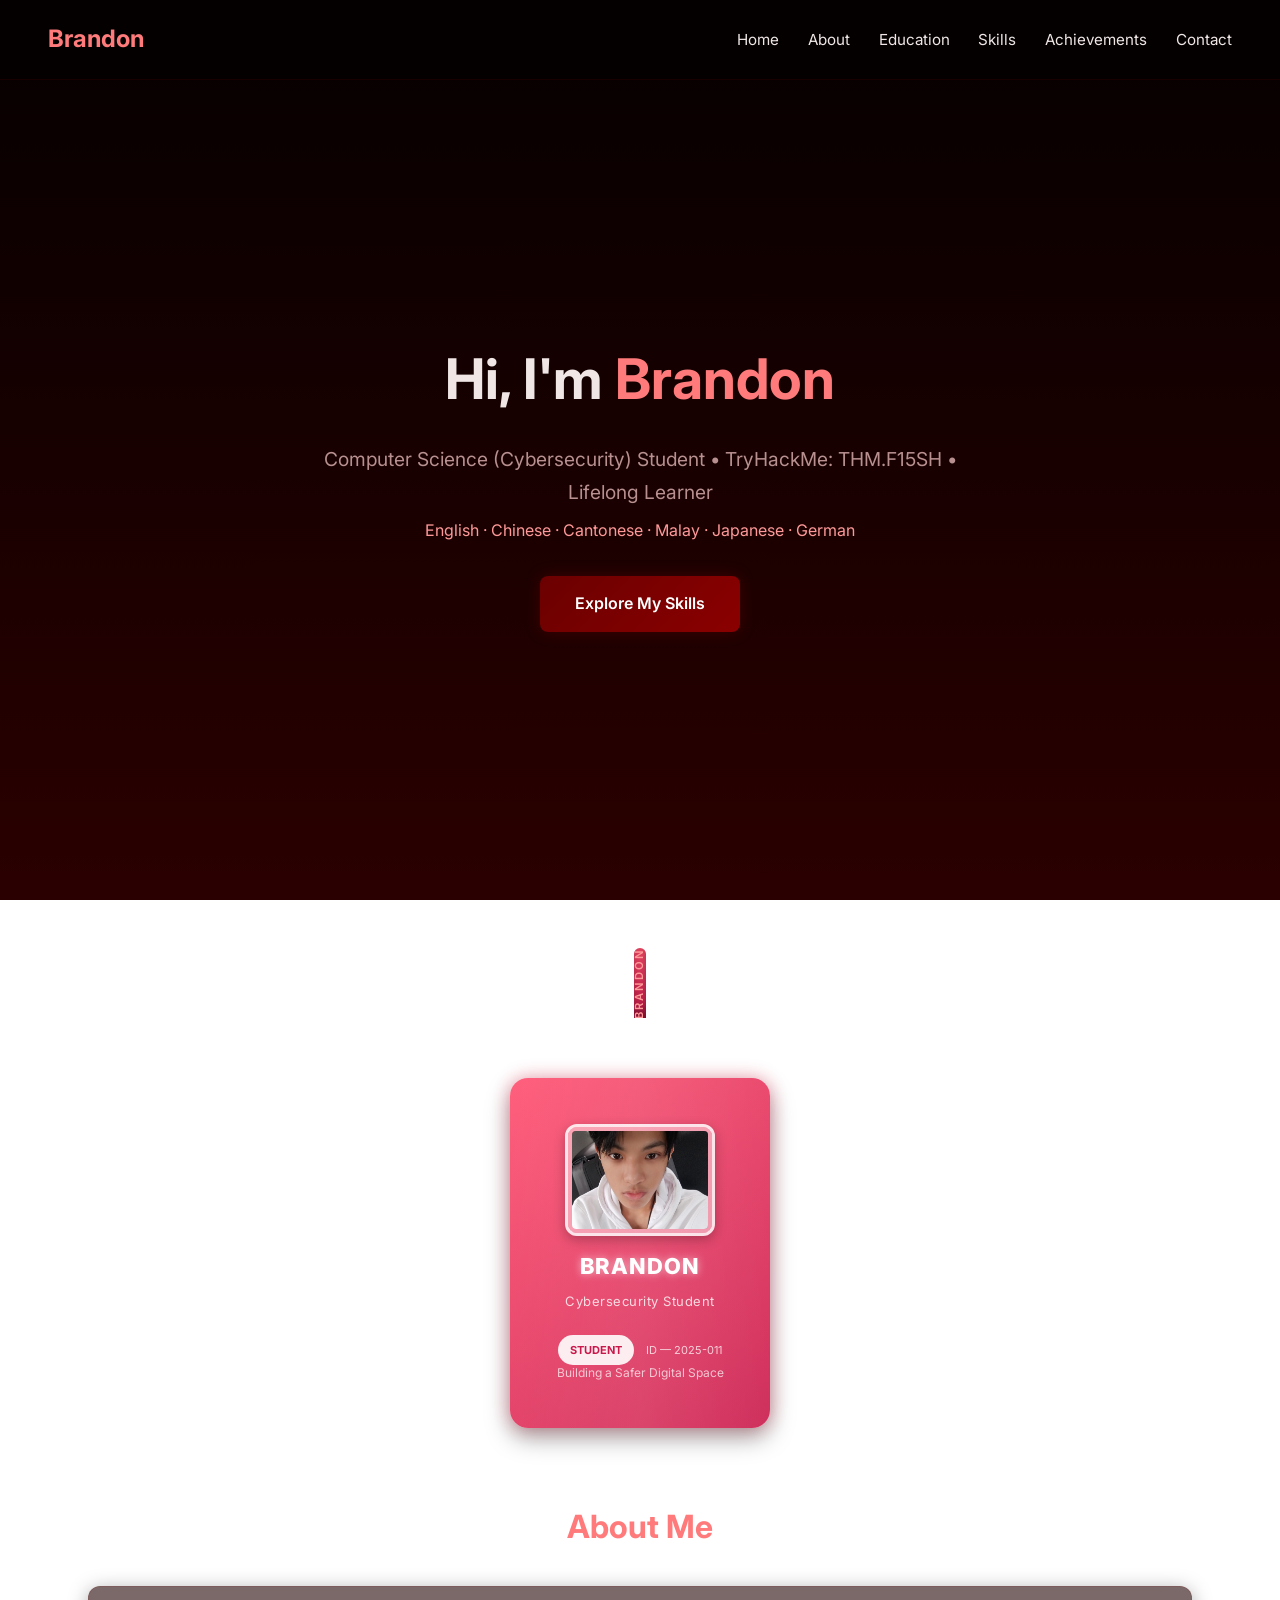
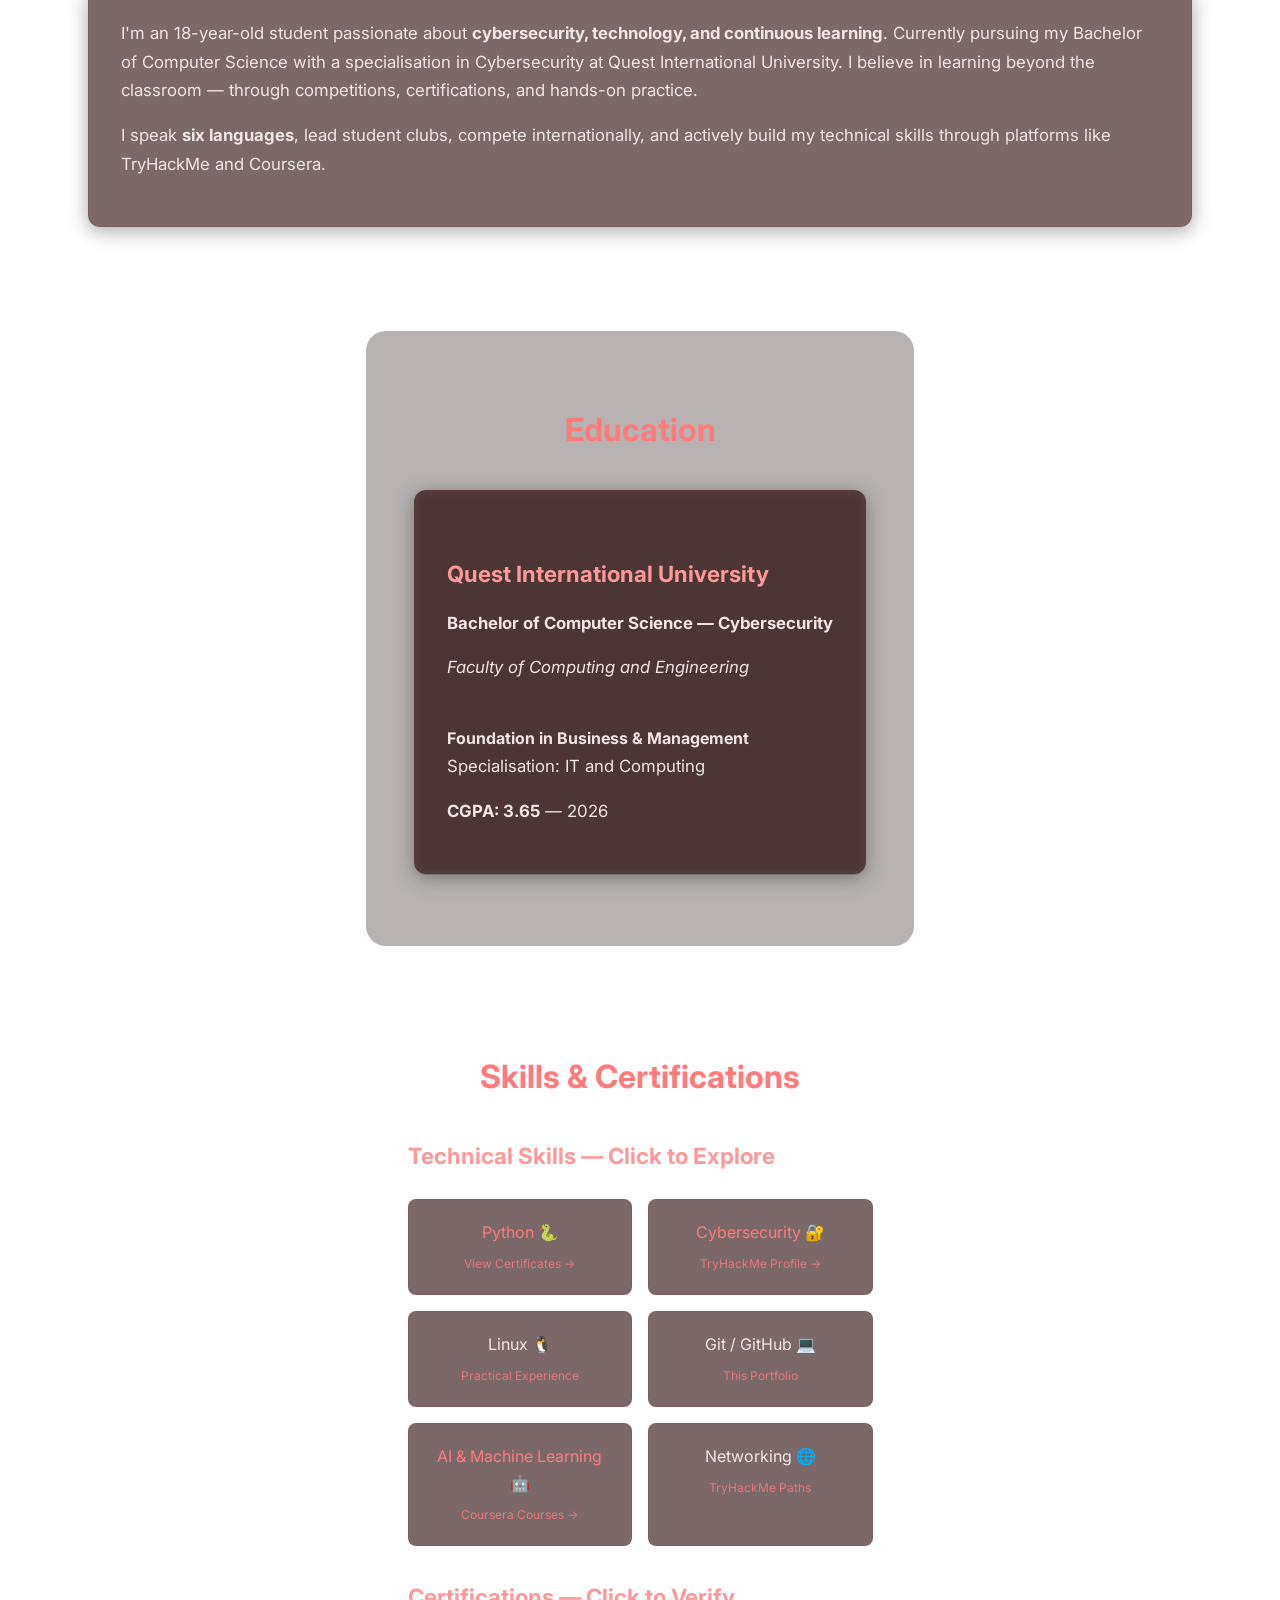
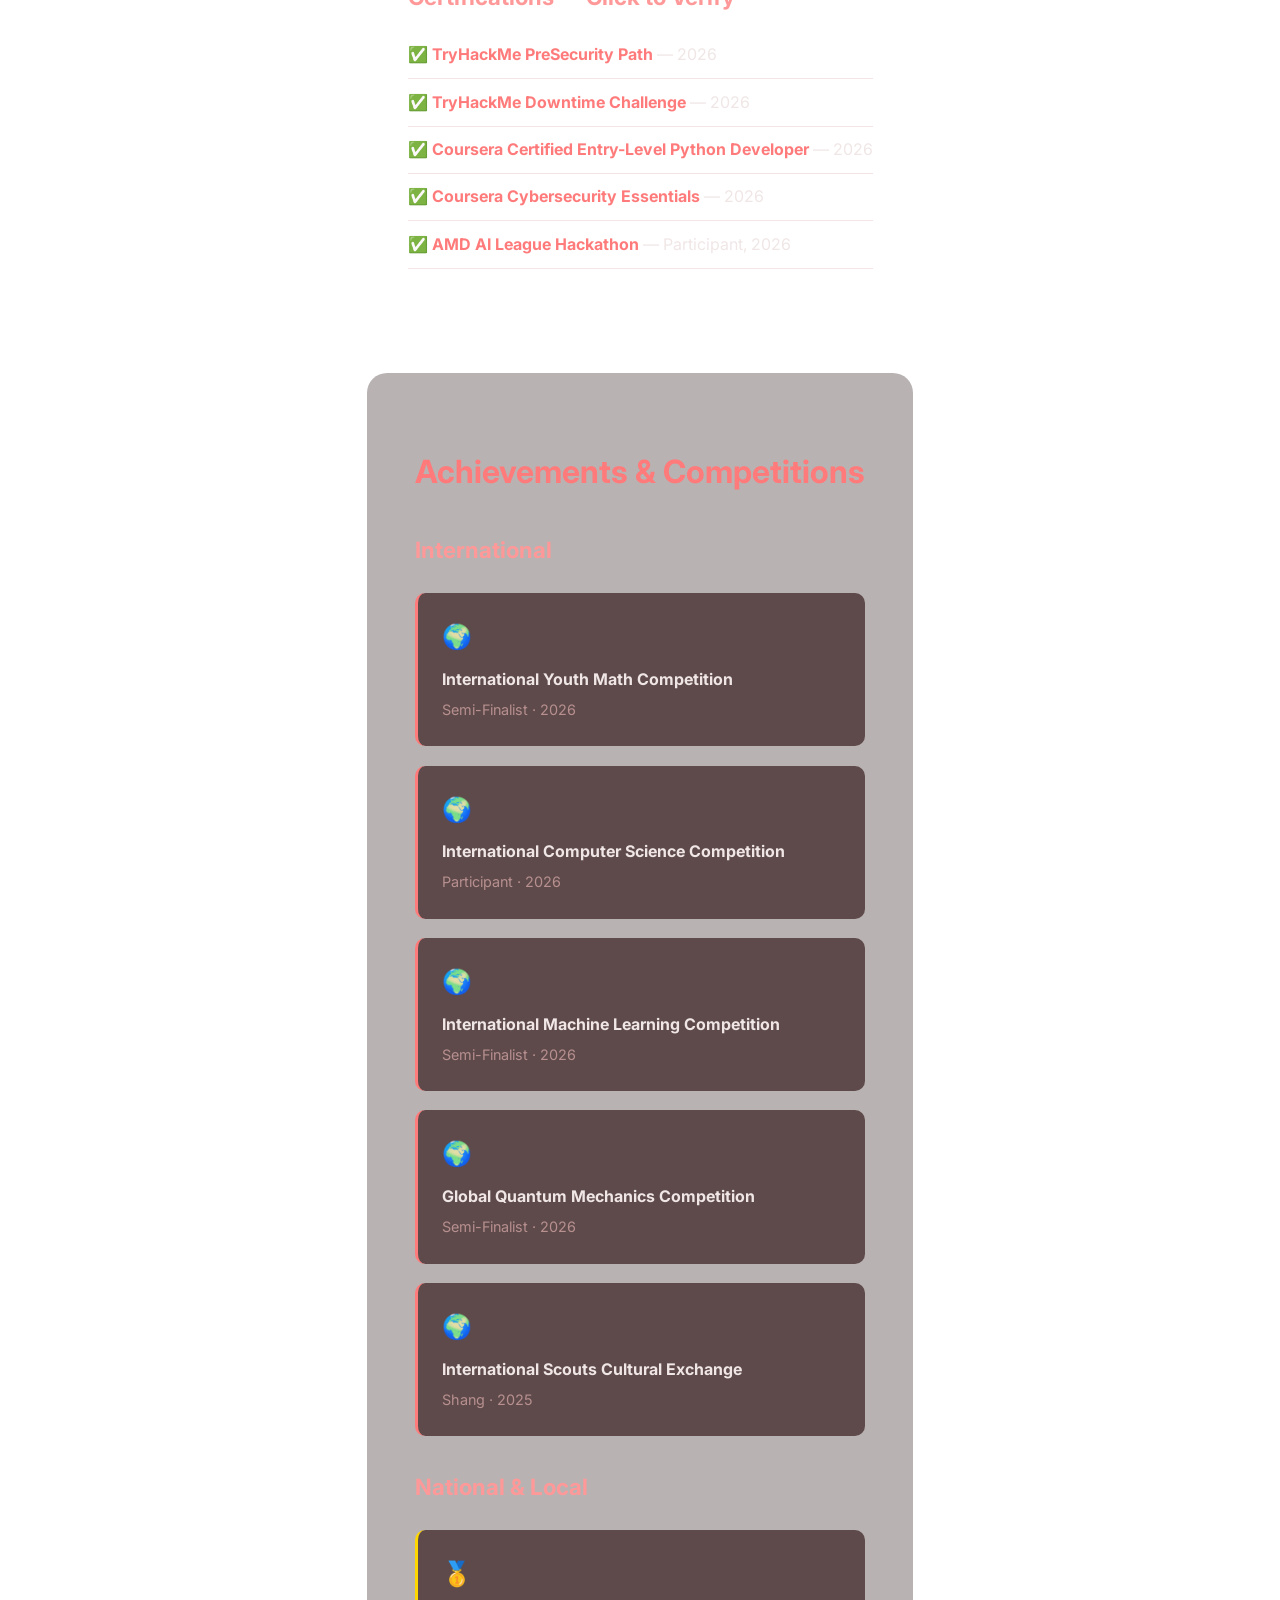
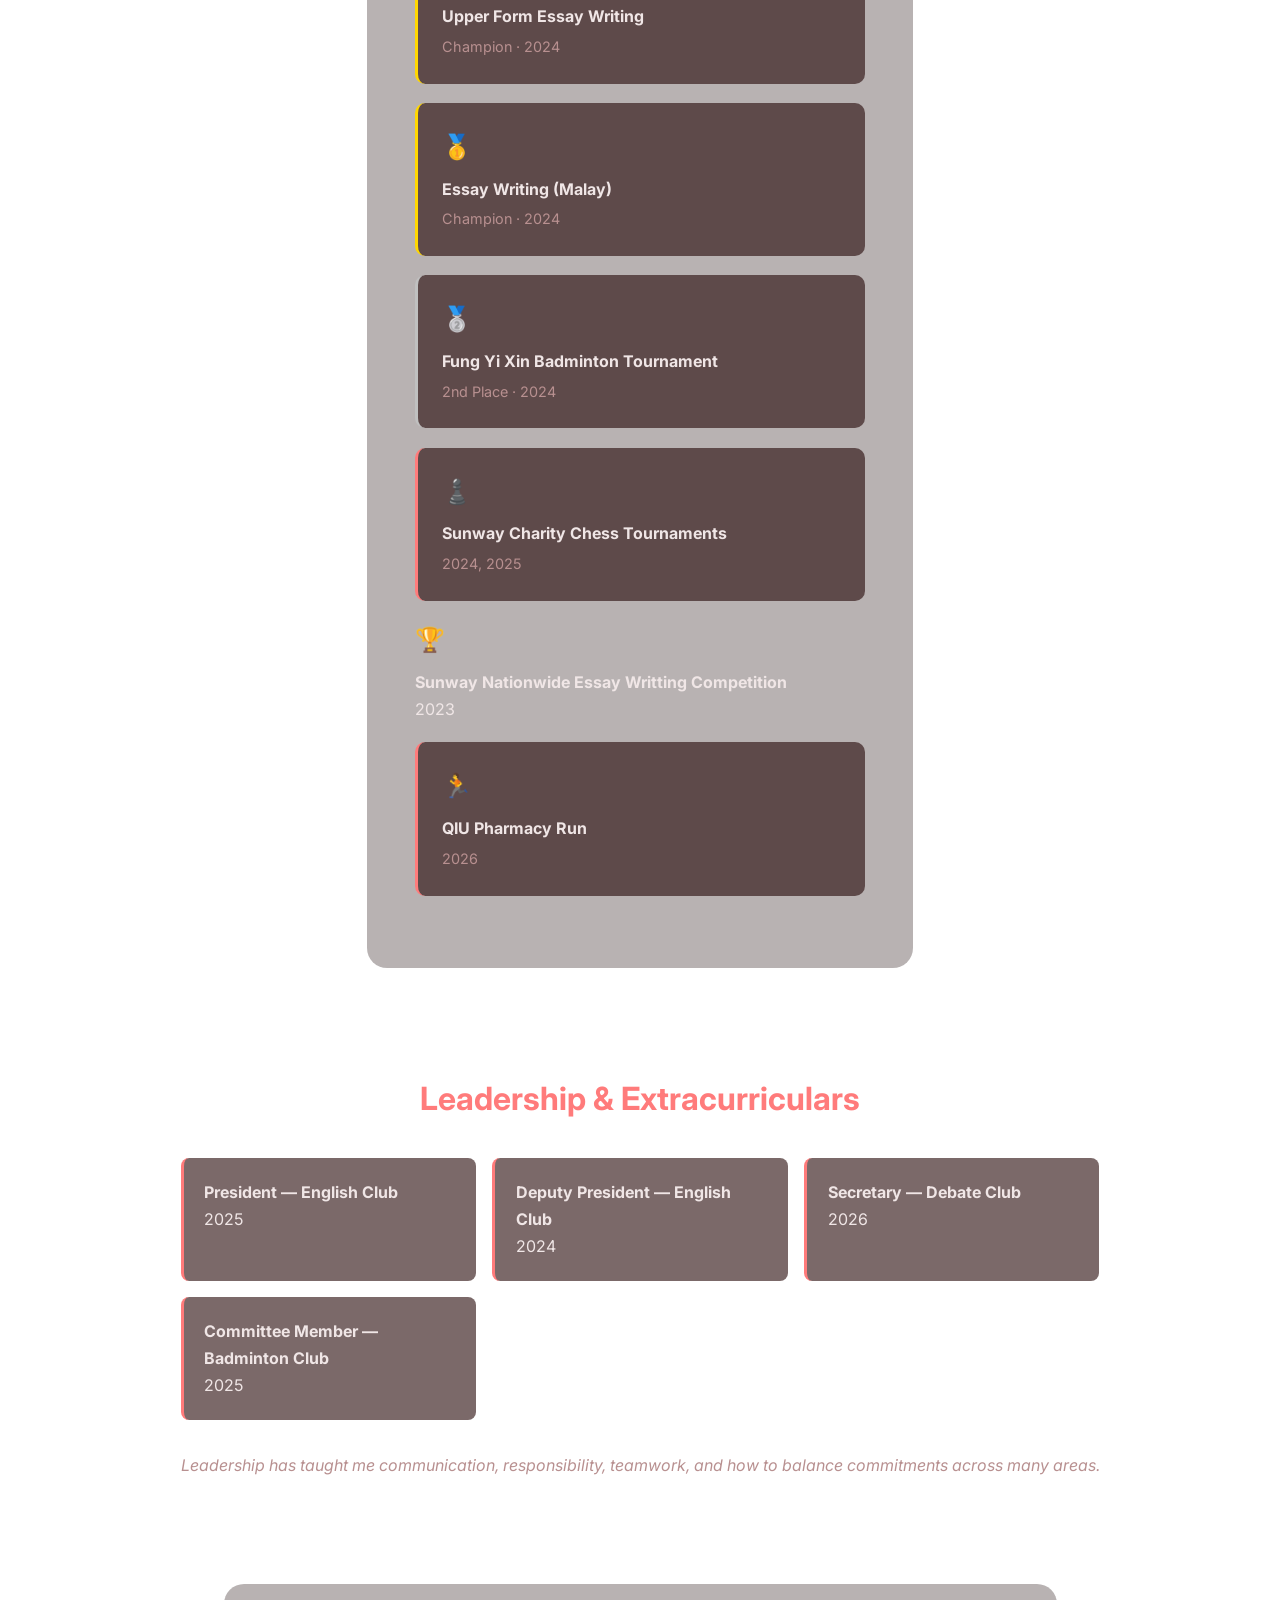
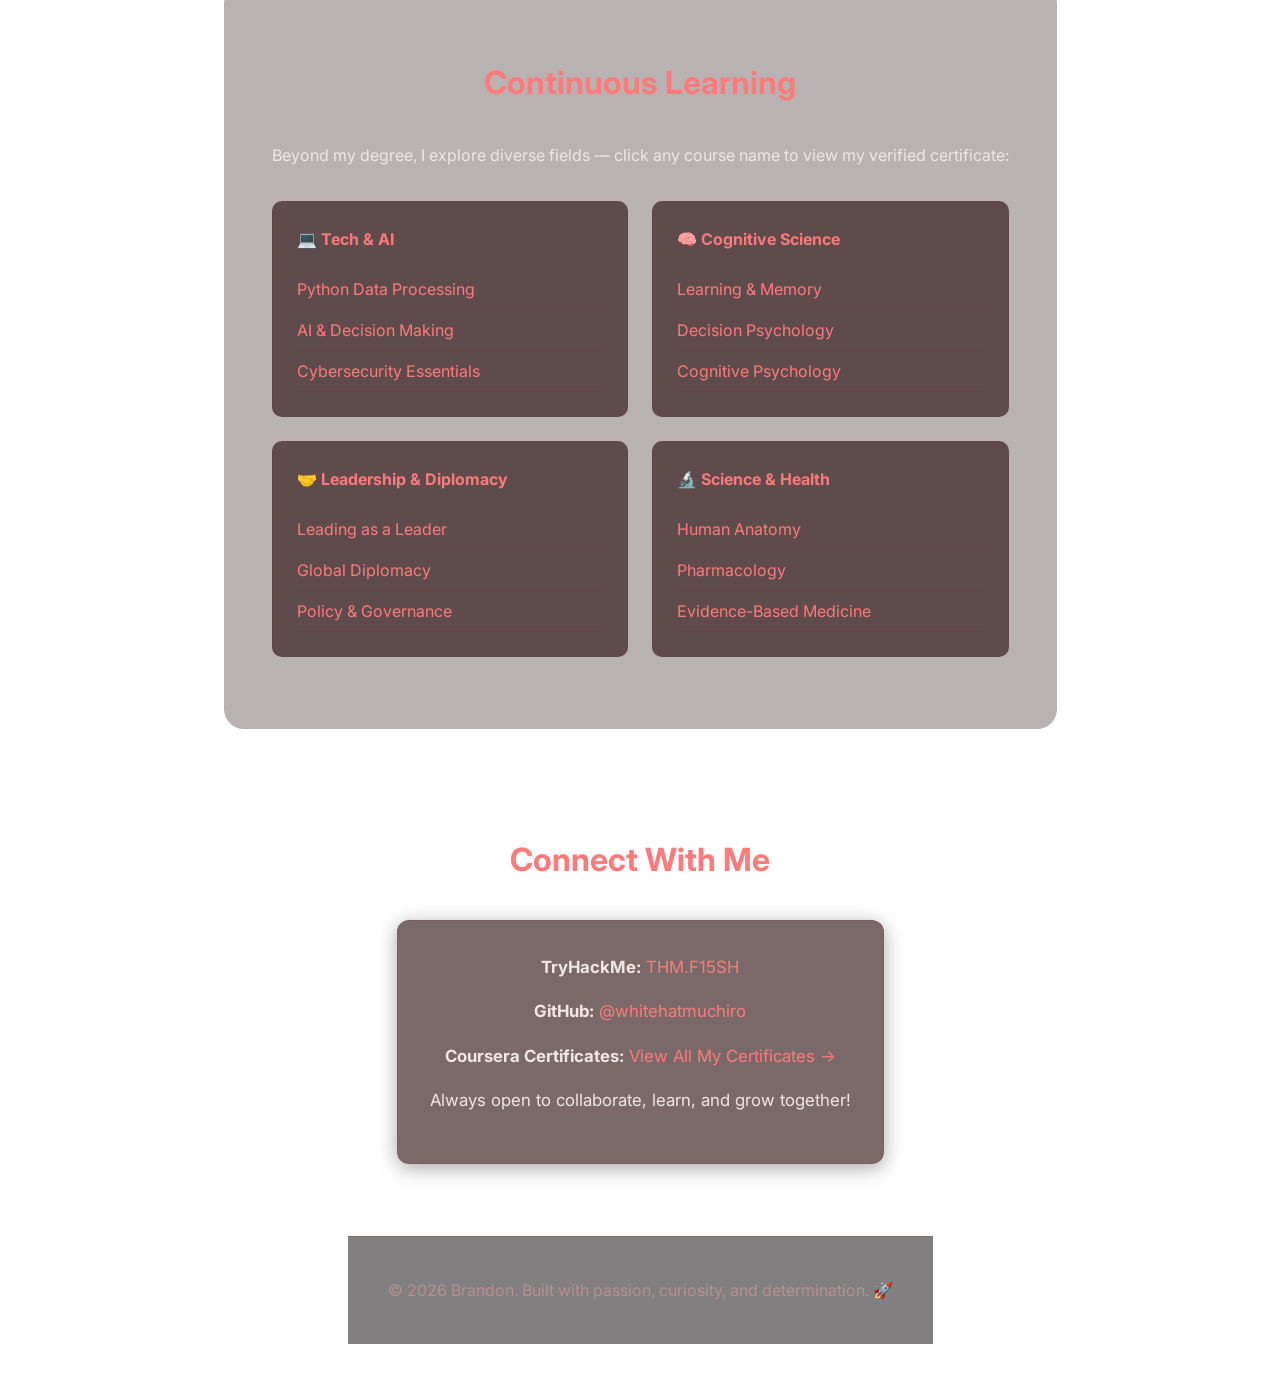
==== index.html @ c27efd3d "Fix HTML formatting in index.html" ====
<!-- Live update Nov 4 2026 -->
<!DOCTYPE html>
<html lang="en">
<head>
    <meta charset="UTF-8">
    <meta name="viewport" content="width=device-width, initial-scale=1.0">
    <title>Brandon — Portfolio</title>
    <link rel="stylesheet" href="style.css">
    <link href="https://fonts.googleapis.com/css2?family=Inter:wght@300;400;500;600;700&display=swap" rel="stylesheet">
</head>
<body>
    <!-- Navigation -->
    <nav>
        <div class="logo">Brandon</div>
        <ul>
            <li><a href="#home">Home</a></li>
            <li><a href="#about">About</a></li>
            <li><a href="#education">Education</a></li>
            <li><a href="#skills">Skills</a></li>
            <li><a href="#achievements">Achievements</a></li>
            <li><a href="#contact">Contact</a></li>
        </ul>
    </nav>

    <!-- Hero Section -->
    <section id="home" class="hero">
        <h1>Hi, I'm <span class="highlight">Brandon</span></h1>
        <p class="subtitle">Computer Science (Cybersecurity) Student • TryHackMe: THM.F15SH • Lifelong Learner</p>
        <p class="languages">English · Chinese · Cantonese · Malay · Japanese · German</p>
        <a href="#skills" class="btn">Explore My Skills</a>
    </section>

    <!-- Lanyard ID Card - Only Photo Version -->
<section class="lanyard-section">
  <div class="lanyard-wrap">
    <!-- Lanyard Strap -->
    <div class="lanyard-strap">
      <span class="strap-text">BRANDON</span>
    </div>
    <div class="lanyard-clip"></div>

      <div class="id-card-wrapper" id="idCardWrapper">
  <div class="lanyard">
    <div class="lanyard-strap">
      <div class="lanyard-pattern"></div>
    </div>
    <div class="lanyard-clip">
      <div class="clip-top"></div>
      <div class="clip-body"></div>
    </div>
  </div>

  <div class="id-card" id="idCard">
    <div class="id-card-shine"></div>
    <div class="id-card-content">
      <div class="id-photo-frame">
        <img src="brandon-photo.jpg" alt="Profile Photo" class="id-photo">
      </div>

      <div class="id-name">Brandon</div>
      <div class="id-title">Cybersecurity Student</div>

      <div class="id-info">
        <div class="id-tag">STUDENT</div>
        <div class="id-number">ID — 2025-011</div>
      </div>

      <div class="id-footer">
        <p>Building a Safer Digital Space</p>
      </div>
    </div>
  </div>
</div>


    <!-- About -->
    <section id="about" class="section">
        <h2>About Me</h2>
        <div class="content-card">
            <p>I'm an 18-year-old student passionate about <strong>cybersecurity, technology, and continuous learning</strong>. Currently pursuing my Bachelor of Computer Science with a specialisation in Cybersecurity at Quest International University. I believe in learning beyond the classroom — through competitions, certifications, and hands-on practice.</p>
            <p>I speak <strong>six languages</strong>, lead student clubs, compete internationally, and actively build my technical skills through platforms like TryHackMe and Coursera.</p>
        </div>
    </section>

    <!-- Education -->
    <section id="education" class="section alt-bg">
        <h2>Education</h2>
        <div class="content-card">
            <h3>Quest International University</h3>
            <p class="degree"><strong>Bachelor of Computer Science — Cybersecurity</strong></p>
            <p><em>Faculty of Computing and Engineering</em></p>
            <br>
            <h4>Foundation in Business & Management</h4>
            <p>Specialisation: IT and Computing</p>
            <p><strong>CGPA: 3.65</strong> — 2026</p>
        </div>
    </section>

    <!-- Skills & Certifications -->
    <section id="skills" class="section">
        <h2>Skills & Certifications</h2>
        
        <h3>Technical Skills — Click to Explore</h3>
        <div class="skills-grid">
            <a href="https://coursera.org/share/1f6fe7aaef591011018c98fcbf012f45" target="_blank" class="skill-card">
                Python 🐍
                <span class="card-sub">View Certificates →</span>
            </a>
            <a href="https://tryhackme.com/p/THM.F1SSH?utm_campaign=social_share&utm_medium=social&utm_content=profile&cardVersion=8d08262d6bd3&utm_source=copy&sharerId=651392d4b38078050f02cf82" target="_blank" class="skill-card">
                Cybersecurity 🔐
                <span class="card-sub">TryHackMe Profile →</span>
            </a>
            <div class="skill-card">
                Linux 🐧
                <span class="card-sub">Practical Experience</span>
            </div>
            <div class="skill-card">
                Git / GitHub 💻
                <span class="card-sub">This Portfolio</span>
            </div>
            <a href="https://www.coursera.org/my-learning?myLearningTab=CERTIFICATES" target="_blank" class="skill-card">
                AI & Machine Learning 🤖
                <span class="card-sub">Coursera Courses →</span>
            </a>
            <div class="skill-card">
                Networking 🌐
                <span class="card-sub">TryHackMe Paths</span>
            </div>
        </div>

        <h3>Certifications — Click to Verify</h3>
        <ul class="cert-list">
            <li>✅ <a href="https://tryhackme-certificates.s3-eu-west-1.amazonaws.com/THM-AASWDJCOPN.pdf" target="_blank"><strong>TryHackMe PreSecurity Path</strong></a> — 2026</li>
            <li>✅ <a href="https://tryhackme-certificates.s3-eu-west-1.amazonaws.com/THM-4JQ7GAYPAF.pdf" target="_blank"><strong>TryHackMe Downtime Challenge</strong></a> — 2026</li>
            <li>✅ <a href="https://coursera.org/share/1f6fe7aaef591011018c98fcbf012f45" target="_blank"><strong>Coursera Certified Entry-Level Python Developer</strong></a> — 2026</li>
            <li>✅ <a href="https://coursera.org/share/c548356122ebd81dd9cbf0011a133aae" target="_blank"><strong>Coursera Cybersecurity Essentials</strong></a> — 2026</li>
            <li>✅ <a href="https://lablab.ai/ai-hackathons/amd-lablab-ai-academy-challenge/quest" target="_blank"><strong>AMD AI League Hackathon</strong></a> — Participant, 2026</li>
        </ul>
    </section>

    <!-- Achievements -->
    <section id="achievements" class="section alt-bg">
        <h2>Achievements & Competitions</h2>
        
        <h3>International</h3>
        <div class="achievements-grid">
            <div class="achievement-card">
                <span class="medal">🌍</span>
                <h4>International Youth Math Competition</h4>
                <p>Semi-Finalist · 2026</p>
            </div>
            <div class="achievement-card">
                <span class="medal">🌍</span>
                <h4>International Computer Science Competition</h4>
                <p>Participant · 2026</p>
            </div>
            <div class="achievement-card">
                <span class="medal">🌍</span>
                <h4>International Machine Learning Competition</h4>
                <p>Semi-Finalist · 2026</p>
            </div>
            <div class="achievement-card">
                <span class="medal">🌍</span>
                <h4>Global Quantum Mechanics Competition</h4>
                <p>Semi-Finalist · 2026</p>
            </div>
            <div class="achievement-card">
                <span class="medal">🌍</span>
                <h4>International Scouts Cultural Exchange</h4>
                <p>Shang · 2025</p>
            </div>
        </div>

        <h3>National & Local</h3>
        <div class="achievements-grid">
            <div class="achievement-card gold">
                <span class="medal">🥇</span>
                <h4>Upper Form Essay Writing</h4>
                <p>Champion · 2024</p>
            </div>
            <div class="achievement-card gold">
                <span class="medal">🥇</span>
                <h4>Essay Writing (Malay)</h4>
                <p>Champion · 2024</p>
            </div>
            <div class="achievement-card silver">
                <span class="medal">🥈</span>
                <h4>Fung Yi Xin Badminton Tournament</h4>
                <p>2nd Place · 2024</p>
            </div>
            <div class="achievement-card">
                <span class="medal">♟️</span>
                <h4>Sunway Charity Chess Tournaments</h4>
                <p>2024, 2025</p>
            </div>
            <div class="achivement-card">
                <span class="medal">🏆</span>
                <h4>Sunway Nationwide Essay Writting Competition</h4>
                <p>2023</p>
            </div>
            <div class="achievement-card">
                <span class="medal">🏃</span>
                <h4>QIU Pharmacy Run</h4>
                <p>2026</p>
            </div>
        </div>
    </section>

    <!-- Leadership -->
    <section id="leadership" class="section">
        <h2>Leadership & Extracurriculars</h2>
        <div class="leadership-list">
            <div class="leadership-card">
                <h4>President — English Club</h4>
                <p>2025</p>
            </div>
            <div class="leadership-card">
                <h4>Deputy President — English Club</h4>
                <p>2024</p>
            </div>
            <div class="leadership-card">
                <h4>Secretary — Debate Club</h4>
                <p>2026</p>
            </div>
            <div class="leadership-card">
                <h4>Committee Member — Badminton Club</h4>
                <p>2025</p>
            </div>
        </div>
        <p class="leadership-note">Leadership has taught me communication, responsibility, teamwork, and how to balance commitments across many areas.</p>
    </section>

    <!-- Continuous Learning -->
    <!-- Continuous Learning -->
<section id="learning" class="section alt-bg">
    <h2>Continuous Learning</h2>
    <p class="intro">Beyond my degree, I explore diverse fields — click any course name to view my verified certificate:</p>
    <div class="learning-grid">
        <!-- Column 1: Tech & AI -->
        <div class="learning-category">
            <h4>💻 Tech & AI</h4>
            <ul>
                <li><a href="https://coursera.org/share/1f6fe7aaef591011018c98fcbf012f45" target="_blank">Python Data Processing</a></li>
                <li><a href="https://coursera.org/share/659caec920993dd523d819cec1fa57ae" target="_blank">AI & Decision Making</a></li>
                <li><a href="https://coursera.org/share/c548356122ebd81dd9cbf0011a133aae" target="_blank">Cybersecurity Essentials</a></li>
            </ul>
        </div>

        <!-- Column 2: Cognitive Science -->
        <div class="learning-category">
            <h4>🧠 Cognitive Science</h4>
            <ul>
                <li><a href="https://coursera.org/share/e6e08d5aeede8fc9ee884e8f31a3d429" target="_blank">Learning & Memory</a></li>
                <li><a href="https://coursera.org/share/a4162a81b1c3e7194d942f952d072b1d" target="_blank">Decision Psychology</a></li>
                <li><a href="https://coursera.org/share/100ea5a23d4fda5417af7394e28730bc" target="_blank">Cognitive Psychology</a></li>
            </ul>
        </div>

        <!-- Column 3: Leadership & Diplomacy -->
        <div class="learning-category">
            <h4>🤝 Leadership & Diplomacy</h4>
            <ul>
                <li><a href="https://coursera.org/share/0cc7ca9cc048d6330c475ba0d5bdf969" target="_blank">Leading as a Leader</a></li>
                <li><a href="https://coursera.org/share/8b1226017ae777a19fe0ee87eac0fcfb" target="_blank">Global Diplomacy</a></li>
                <li><a href="https://coursera.org/share/272fca7f95445918786db25ea0dc4070" target="_blank">Policy & Governance</a></li>
            </ul>
        </div>

        <!-- Column 4: Science & Health -->
        <div class="learning-category">
            <h4>🔬 Science & Health</h4>
            <ul>
                <li><a href="https://coursera.org/share/5da4c9320fd0778e46caf9bd8c402424" target="_blank">Human Anatomy</a></li>
                <li><a href="https://coursera.org/share/74c35c47019dc4b0eb1b20643739bfe8" target="_blank">Pharmacology</a></li>
                <li><a href="https://coursera.org/share/74c35c47019dc4b0eb1b20643739bfe8" target="_blank">Evidence-Based Medicine</a></li>
            </ul>
        </div>
    </div>
</section>



    <!-- Contact -->
    <section id="contact" class="section">
        <h2>Connect With Me</h2>
        <div class="content-card center">
            <p><strong>TryHackMe:</strong> <a href="https://tryhackme.com/p/THM.F15SH" target="_blank">THM.F15SH</a></p>
            <p><strong>GitHub:</strong> <a href="https://github.com/whitehatmuichiro" target="_blank">@whitehatmuchiro</a></p>
            <p><strong>Coursera Certificates:</strong> <a href="https://www.coursera.org/my-learning?myLearningTab=CERTIFICATES" target="_blank">View All My Certificates →</a></p>
            <p>Always open to collaborate, learn, and grow together!</p>
        </div>
    </section>

    <!-- Footer -->
    <footer>
        <p>&copy; 2026 Brandon. Built with passion, curiosity, and determination. 🚀</p>
    </footer>

    <script src="script.js"></script>

    <!-- Global Red Mouse/Touch Glow -->
<div class="global-glow"></div>

<!-- Touch Ripple Container -->
<div class="touch-ripple-container"></div>


</body>
</html>
---- style.css ----
* {
    margin: 0;
    padding: 0;
    box-sizing: border-box;
}

:root {
    --black-top: #050000;
    --red-bottom: #2b0000;
    --glow-red: rgba(139, 0, 0, 0.25);
    --glow-red-soft: rgba(180, 20, 20, 0.15);
    --accent: #ff7b7b;
    --accent-bright: #ff9999;
    --text-primary: #f0e6e6;
    --text-secondary: #b89090;
    --card-bg: rgba(35, 5, 5, 0.6);
    --card-hover: rgba(60, 10, 10, 0.7);
}

body {
    font-family: 'Inter', sans-serif;
    color: var(--text-primary);
    line-height: 1.7;
    background: linear-gradient(180deg, var(--black-top) 0%, var(--red-bottom) 100%);
    background-attachment: fixed;
    min-height: 100vh;
    position: relative;
}

/* Glowing lights that follow scroll */
body::before,
body::after {
    content: '';
    position: fixed;
    left: 0;
    right: 0;
    height: 250px;
    pointer-events: none;
    z-index: 1;
    opacity: 0;
    transition: opacity 0.6s ease, transform 0.6s ease;
}

body::before {
    top: 0;
    background: radial-gradient(ellipse at top center, var(--glow-red) 0%, transparent 70%);
    transform: translateY(-30px);
}

body.glow-top-visible::before {
    opacity: 1;
    transform: translateY(0);
}

body::after {
    bottom: 0;
    background: radial-gradient(ellipse at bottom center, var(--glow-red) 0%, transparent 70%);
    transform: translateY(30px);
}

body.glow-bottom-visible::after {
    opacity: 1;
    transform: translateY(0);
}

/* Navigation */
nav {
    display: flex;
    justify-content: space-between;
    align-items: center;
    padding: 1.2rem 3rem;
    background: rgba(5, 0, 0, 0.85);
    position: fixed;
    width: 100%;
    top: 0;
    z-index: 1000;
    border-bottom: 1px solid rgba(139, 0, 0, 0.15);
    backdrop-filter: blur(8px);
}

.logo {
    font-size: 1.5rem;
    font-weight: 700;
    color: var(--accent);
}

nav ul {
    display: flex;
    list-style: none;
    gap: 1.8rem;
    flex-wrap: wrap;
}

nav a {
    color: var(--text-primary);
    text-decoration: none;
    font-size: 0.95rem;
    transition: color 0.3s;
}

nav a:hover {
    color: var(--accent);
}

/* Hero */
.hero {
    min-height: 100vh;
    display: flex;
    flex-direction: column;
    justify-content: center;
    align-items: center;
    text-align: center;
    padding: 6rem 2rem 2rem;
    position: relative;
    z-index: 2;
}

.hero h1 {
    font-size: 3.5rem;
    margin-bottom: 1rem;
}

.highlight {
    color: var(--accent);
}

.subtitle {
    font-size: 1.2rem;
    color: var(--text-secondary);
    margin-bottom: 0.5rem;
    max-width: 700px;
}

.languages {
    color: var(--accent-bright);
    margin-bottom: 2rem;
    font-size: 1rem;
}

.btn {
    padding: 0.9rem 2.2rem;
    background: linear-gradient(135deg, #6b0000, #8b0000);
    color: #fff;
    text-decoration: none;
    border-radius: 8px;
    font-weight: 600;
    transition: transform 0.3s, box-shadow 0.3s;
    box-shadow: 0 0 15px rgba(139, 0, 0, 0.3);
}

.btn:hover {
    transform: translateY(-3px);
    box-shadow: 0 10px 25px rgba(139, 0, 0, 0.45);
}

/* Sections */
.section {
    padding: 4.5rem 3rem;
    max-width: 1200px;
    margin: 0 auto;
    position: relative;
    z-index: 2;
}

.alt-bg {
    background: rgba(20, 2, 2, 0.3);
    border-radius: 20px;
    margin: 2rem auto;
    backdrop-filter: blur(4px);
}

.section h2 {
    font-size: 2rem;
    margin-bottom: 2rem;
    color: var(--accent);
    text-align: center;
}

.section h3 {
    font-size: 1.4rem;
    margin: 2rem 0 1rem;
    color: var(--accent-bright);
}

.content-card {
    background: var(--card-bg);
    padding: 2rem;
    border-radius: 12px;
    box-shadow: 0 4px 20px rgba(0, 0, 0, 0.35);
    border: 1px solid rgba(139, 0, 0, 0.12);
    backdrop-filter: blur(6px);
}

.content-card.center {
    text-align: center;
}

.content-card p {
    margin-bottom: 1rem;
    font-size: 1.05rem;
}

.degree {
    font-size: 1.1rem;
}

/* Skills Grid */
.skills-grid {
    display: grid;
    grid-template-columns: repeat(auto-fit, minmax(150px, 1fr));
    gap: 1rem;
    margin: 1.5rem 0;
}

.skill-card {
    background: var(--card-bg);
    padding: 1.2rem;
    border-radius: 8px;
    text-align: center;
    transition: transform 0.3s, background 0.3s, box-shadow 0.3s;
    border: 1px solid rgba(139, 0, 0, 0.1);
}

.skill-card:hover {
    transform: translateY(-5px);
    background: var(--card-hover);
    box-shadow: 0 8px 20px rgba(139, 0, 0, 0.2);
}

.cert-list {
    list-style: none;
    margin-top: 1rem;
}

.cert-list li {
    padding: 0.6rem 0;
    border-bottom: 1px solid rgba(139, 0, 0, 0.1);
}

/* Achievements Grid */
.achievements-grid {
    display: grid;
    grid-template-columns: repeat(auto-fit, minmax(240px, 1fr));
    gap: 1.2rem;
    margin-top: 1.5rem;
}

.achievement-card {
    background: var(--card-bg);
    padding: 1.5rem;
    border-radius: 10px;
    transition: transform 0.3s;
    border-left: 3px solid var(--accent);
}

.achievement-card:hover {
    transform: translateY(-5px);
}

.achievement-card.gold {
    border-left-color: #ffd700;
}

.achievement-card.silver {
    border-left-color: #c0c0c0;
}

.medal {
    font-size: 1.5rem;
    margin-bottom: 0.5rem;
    display: inline-block;
}

.achievement-card h4 {
    margin-bottom: 0.3rem;
}

.achievement-card p {
    color: var(--text-secondary);
    font-size: 0.9rem;
}

/* Leadership */
.leadership-list {
    display: grid;
    grid-template-columns: repeat(auto-fit, minmax(250px, 1fr));
    gap: 1rem;
    margin-top: 1.5rem;
}

.leadership-card {
    background: var(--card-bg);
    padding: 1.3rem;
    border-radius: 8px;
    border-left: 3px solid var(--accent);
}

.leadership-note {
    margin-top: 2rem;
    text-align: center;
    color: var(--text-secondary);
    font-style: italic;
}

/* Learning Grid */
.intro {
    text-align: center;
    max-width: 800px;
    margin: 0 auto 2rem;
}

.learning-grid {
    display: grid;
    grid-template-columns: repeat(auto-fit, minmax(250px, 1fr));
    gap: 1.5rem;
}

.learning-category {
    background: var(--card-bg);
    padding: 1.5rem;
    border-radius: 10px;
    border: 1px solid rgba(139, 0, 0, 0.1);
}

.learning-category h4 {
    margin-bottom: 1rem;
    color: var(--accent);
}

.learning-category ul {
    list-style: none;
}

.learning-category li {
    padding: 0.4rem 0;
    border-bottom: 1px solid rgba(139, 0, 0, 0.08);
}

/* Links */
a {
    color: var(--accent);
    text-decoration: none;
    transition: color 0.2s;
}

a:hover {
    color: var(--accent-bright);
}

/* Footer */
footer {
    text-align: center;
    padding: 2.5rem;
    color: var(--text-secondary);
    border-top: 1px solid rgba(139, 0, 0, 0.15);
    position: relative;
    z-index: 2;
    background: rgba(5, 0, 0, 0.5);
}

/* Responsive */
@media (max-width: 768px) {
    nav {
        padding: 1rem 1.5rem;
        flex-direction: column;
        gap: 0.8rem;
    }
    .hero h1 {
        font-size: 2.2rem;
    }
    .section {
        padding: 3rem 1.5rem;
    }
}

/* Make cards clickable */
.skill-card, .learning-category {
    cursor: pointer;
}

.card-sub {
    display: block;
    font-size: 0.75rem;
    color: var(--accent);
    margin-top: 0.5rem;
    opacity: 0.8;
}

.skill-card:hover .card-sub,
.learning-category:hover .card-sub {
    opacity: 1;
    text-decoration: underline;
}

.cert-list a {
    font-weight: 600;
}

/* === Lanyard ID Card - Reddish Pink Glow Version === */
.lanyard-section {
  display: flex;
  justify-content: center;
  padding: 3rem 2rem;
  perspective: 1200px;
}

.lanyard-wrap {
  display: flex;
  flex-direction: column;
  align-items: center;
  transform-style: preserve-3d;
}

/* Lanyard Strap */
.lanyard-strap {
  width: 90px;
  height: 140px;
  background: linear-gradient(90deg, #2a0a0a, #5f1a1a, #2a0a0a);
  border-radius: 4px 4px 0 0;
  position: relative;
  display: flex;
  align-items: center;
  justify-content: center;
  box-shadow: inset 0 -8px 12px rgba(0,0,0,0.4);
}

.strap-text {
  color: #ff9999;
  font-size: 0.7rem;
  letter-spacing: 2px;
  writing-mode: vertical-rl;
  transform: rotate(180deg);
  font-weight: 600;
}

/* Metal Clip */
.lanyard-clip {
  width: 50px;
  height: 12px;
  background: linear-gradient(180deg, #ccc, #888, #ccc);
  border-radius: 3px;
  box-shadow: 0 2px 4px rgba(0,0,0,0.3);
}

/* ID Card - Reddish Pink */
.id-card {
  width: 280px;
  height: 420px;
  background: linear-gradient(145deg, #ff6680, #d14d6b, #ff8fa3);
  border-radius: 16px;
  padding: 1.5rem;
  box-shadow:
    0 10px 30px rgba(0,0,0,0.4),
    0 0 25px rgba(255, 102, 128, 0.5),
    inset 0 0 0 3px rgba(255, 255, 255, 0.4);
  transform-style: preserve-3d;
  transition: transform 0.2s ease-out;
  animation: cardSwing 5s ease-in-out infinite;
}

@keyframes cardSwing {
  0% { transform: rotate(-3deg) translateY(0); }
  50% { transform: rotate(3deg) translateY(-8px); }
  100% { transform: rotate(-3deg) translateY(0); }
}

.id-front {
  display: flex;
  flex-direction: column;
  align-items: center;
  text-align: center;
  color: #2b0000;
}

.id-top {
  width: 100%;
  display: flex;
  justify-content: space-between;
  align-items: center;
  margin-bottom: 1rem;
  border-bottom: 2px solid rgba(255,255,255,0.35);
  padding-bottom: 0.5rem;
}

.id-label {
  font-size: 0.8rem;
  font-weight: 700;
  color: #ffffff;
  letter-spacing: 2px;
}

.id-badge {
  background: #ffffff;
  color: #d14d6b;
  padding: 0.2rem 0.6rem;
  border-radius: 4px;
  font-size: 0.75rem;
  font-weight: 700;
}

/* Photo */
.id-photo {
  width: 160px;
  height: 160px;
  border-radius: 8px;
  overflow: hidden;
  border: 4px solid rgba(255,255,255,0.45);
  margin-bottom: 1rem;
  box-shadow:
    0 4px 12px rgba(0,0,0,0.25),
    0 0 18px rgba(255, 255, 255, 0.35);
}

.id-photo img {
  width: 100%;
  height: 100%;
  object-fit: cover;
}

.id-name {
  font-size: 1.8rem;
  font-weight: 800;
  color: #ffffff;
  margin: 0;
  letter-spacing: 1px;
  text-shadow: 0 0 8px rgba(255,255,255,0.6);
}

.id-title {
  font-size: 0.95rem;
  color: #ffe6eb;
  margin: 0.3rem 0;
}

.id-sub {
  font-size: 0.8rem;
  color: #ffccd5;
}

/* === ID Card Wrapper === */
.id-card-wrapper {
  position: relative;
  display: inline-block;
  margin-top: 60px;
  cursor: grab;
}

.id-card-wrapper:active {
  cursor: grabbing;
}

/* === Lanyard === */
.lanyard {
  position: absolute;
  top: -78px;
  left: 50%;
  transform: translateX(-50%);
  z-index: 10;
}

.lanyard-strap {
  width: 12px;
  height: 70px;
  background: linear-gradient(
    180deg,
    #ff4d6d,
    #c9184a
  );
  position: relative;
  border-radius: 6px 6px 0 0;
  overflow: hidden;
}

.lanyard-pattern {
  position: absolute;
  width: 100%;
  height: 100%;
  background-image: 
    repeating-linear-gradient(
      0deg,
      transparent,
      transparent 8px,
      rgba(255, 255, 255, 0.08) 8px,
      rgba(255, 255, 255, 0.08) 16px
    ),
    repeating-linear-gradient(
      90deg,
      transparent,
      transparent 10px,
      rgba(255, 255, 255, 0.06) 10px,
      rgba(255, 255, 255, 0.06) 20px
    );
}

.lanyard-clip {
  position: absolute;
  top: 62px;
  left: 50%;
  transform: translateX(-50%);
}

.clip-top {
  width: 26px;
  height: 14px;
  background: linear-gradient(180deg, #888, #bbb);
  border-radius: 3px 3px 0 0;
}

.clip-body {
  width: 22px;
  height: 18px;
  background: linear-gradient(180deg, #777, #999);
  border-radius: 0 0 4px 4px;
  position: relative;
}

.clip-body::after {
  content: "";
  position: absolute;
  top: 5px;
  left: 50%;
  transform: translateX(-50%);
  width: 14px;
  height: 4px;
  background: rgba(255, 255, 255, 0.35);
  border-radius: 2px;
}

/* === ID Card === */
.id-card {
  width: 260px;
  height: 350px;
  background: linear-gradient(135deg, #ff4d6d, #c9184a);
  border-radius: 18px;
  position: relative;
  overflow: hidden;
  box-shadow:
    0 10px 25px rgba(0, 0, 0, 0.35),
    0 0 18px rgba(255, 77, 109, 0.45);
  transition: transform 0.05s ease-out;
}

.id-card-shine {
  position: absolute;
  top: -50%;
  left: -50%;
  width: 200%;
  height: 200%;
  background: linear-gradient(
    45deg,
    transparent,
    rgba(255, 255, 255, 0.15),
    transparent
  );
  transform: rotate(45deg);
  pointer-events: none;
}

.id-card-content {
  position: relative;
  z-index: 2;
  height: 100%;
  padding: 22px 16px;
  display: flex;
  flex-direction: column;
  align-items: center;
}

.id-photo-frame {
  width: 150px;
  height: 150px;
  border-radius: 12px;
  overflow: hidden;
  border: 3px solid rgba(255, 255, 255, 0.85);
  box-shadow: 0 4px 12px rgba(0, 0, 0, 0.25);
}

.id-photo {
  width: 100%;
  height: 100%;
  object-fit: cover;
}

.id-name {
  margin-top: 12px;
  font-size: 22px;
  font-weight: 800;
  color: white;
  text-transform: uppercase;
  letter-spacing: 1px;
}

.id-title {
  margin-top: 4px;
  font-size: 13px;
  color: rgba(255, 255, 255, 0.8);
  letter-spacing: 0.5px;
}

.id-info {
  margin-top: 18px;
  width: 100%;
  display: flex;
  justify-content: space-between;
  padding: 0 8px;
}

.id-tag {
  background: rgba(255, 255, 255, 0.9);
  color: #c9184a;
  padding: 6px 12px;
  border-radius: 20px;
  font-size: 11px;
  font-weight: 700;
  text-transform: uppercase;
}

.id-number {
  color: rgba(255, 255, 255, 0.75);
  font-size: 11px;
  align-self: center;
}

.id-footer {
  margin-top: auto;
  text-align: center;
}

.id-footer p {
  font-size: 12px;
  color: rgba(255, 255, 255, 0.7);
  line-height: 1.4;
}


/* Mouse Tilt */
.id-card:hover {
  animation: none;
  box-shadow:
    0 10px 30px rgba(0,0,0,0.4),
    0 0 35px rgba(255, 102, 128, 0.7),
    inset 0 0 0 3px rgba(255, 255, 255, 0.5);
}

/* Responsive */
@media (max-width: 768px) {
  .id-card {
    width: 240px;
    height: 380px;
  }

  .id-photo {
    width: 130px;
    height: 130px;
  }
}

/* === Global Red Glow - Follows Mouse & Touch === */
.global-glow {
  position: fixed;
  top: 0;
  left: 0;
  width: 240px;
  height: 240px;
  pointer-events: none;
  border-radius: 50%;
  background: radial-gradient(
    circle at center,
    rgba(255, 80, 120, 0.45),
    rgba(255, 80, 120, 0.25) 35%,
    transparent 60%
  );
  transform: translate(-50%, -50%);
  opacity: 0;
  transition: opacity 0.35s ease;
  z-index: 9999;
}

/* Optional: make it stronger on dark backgrounds */
body.dark .global-glow {
  background: radial-gradient(
    circle at center,
    rgba(255, 80, 120, 0.55),
    rgba(255, 80, 120, 0.3) 35%,
    transparent 60%
  );
}

/* === Global Cursor Glow === */
.cursor-glow {
  position: fixed;
  top: 0;
  left: 0;
  width: 200px;
  height: 200px;
  border-radius: 50%;
  background: radial-gradient(
    circle,
    rgba(255, 80, 120, 0.45),
    rgba(255, 80, 120, 0.25) 35%,
    transparent 60%
  );
  pointer-events: none;
  transform: translate(-50%, -50%);
  opacity: 0;
  transition: opacity 0.3s ease;
  z-index: 9999;
}

/* === Touch Ripple Effect === */
.touch-ripple-container {
  position: fixed;
  top: 0;
  left: 0;
  width: 100%;
  height: 100%;
  pointer-events: none;
  z-index: 9999;
}

.touch-ripple {
  position: absolute;
  width: 20px;
  height: 20px;
  border-radius: 50%;
  background: rgba(255, 80, 120, 0.35);
  transform: translate(-50%, -50%) scale(1);
  animation: rippleWave 0.6s ease-out forwards;
}

@keyframes rippleWave {
  0% {
    transform: translate(-50%, -50%) scale(1);
    opacity: 0.9;
  }
  100% {
    transform: translate(-50%, -50%) scale(8);
    opacity: 0;
  }
}


}
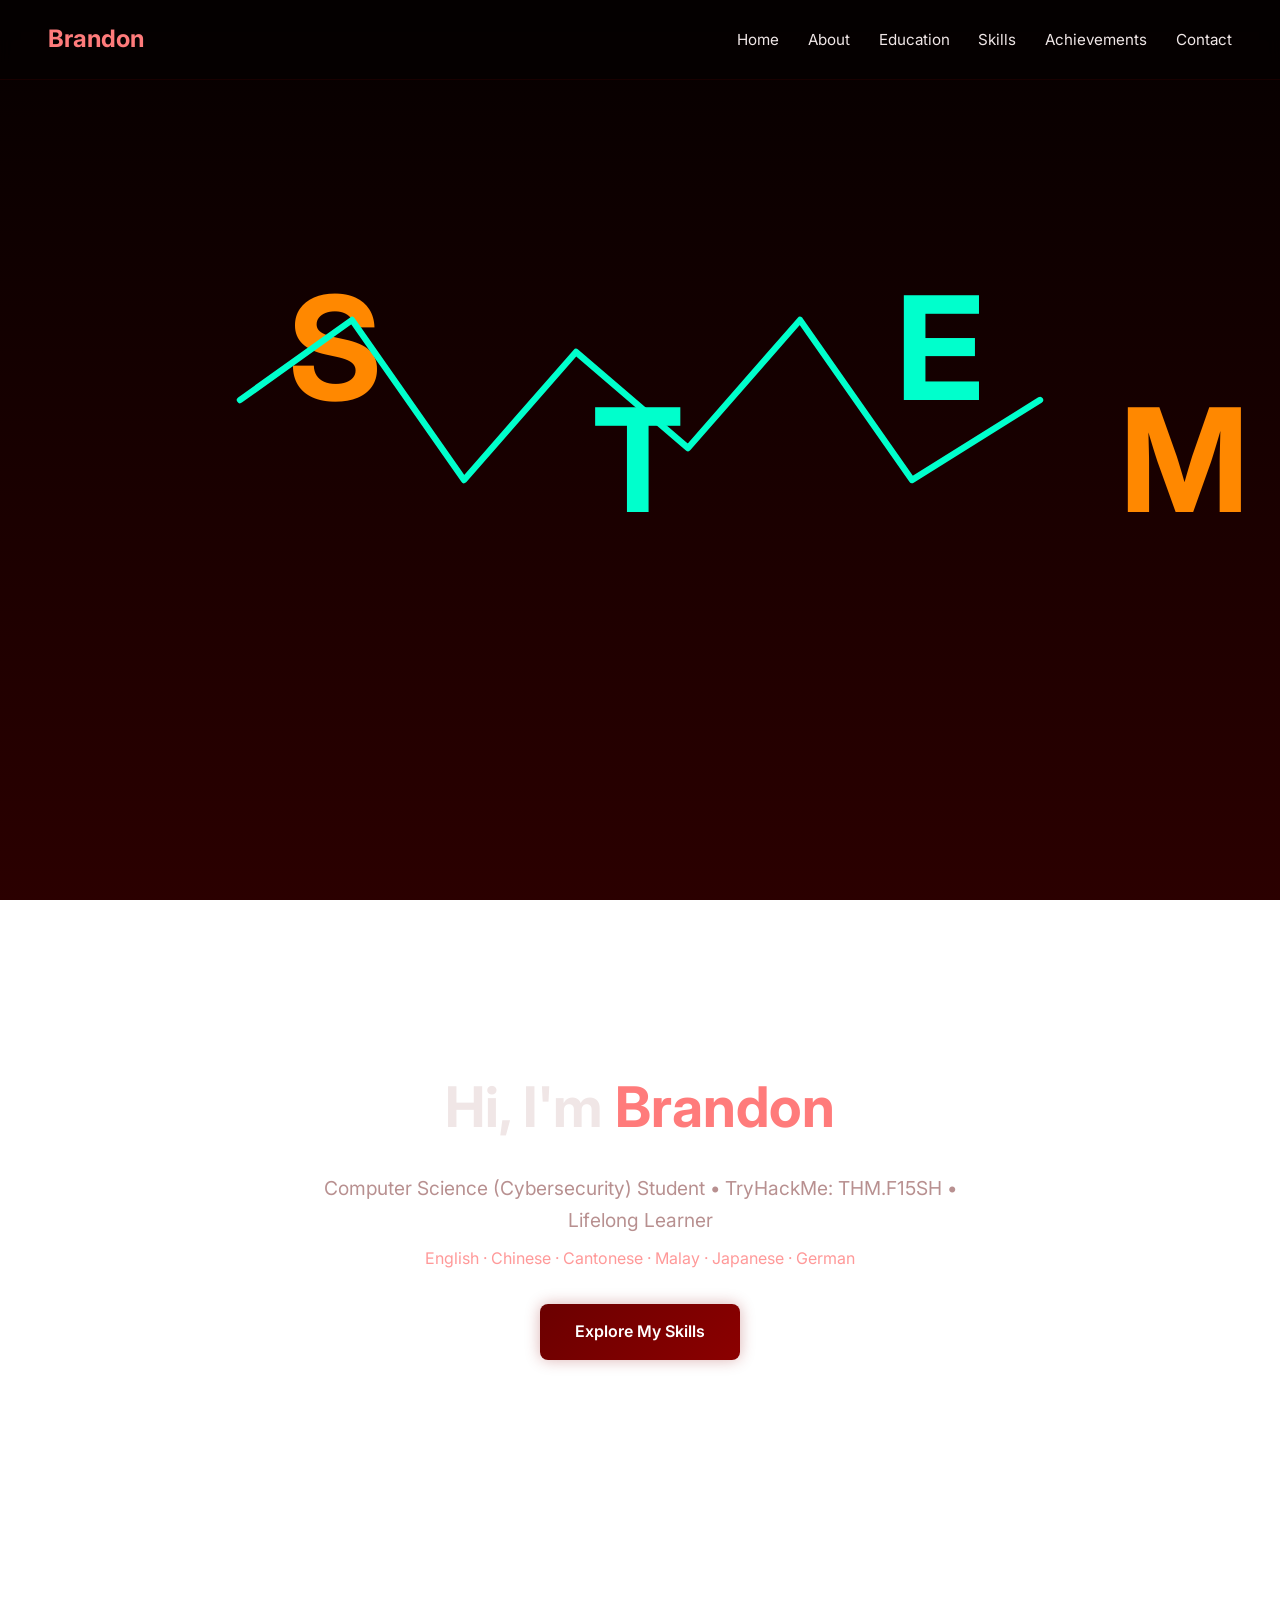
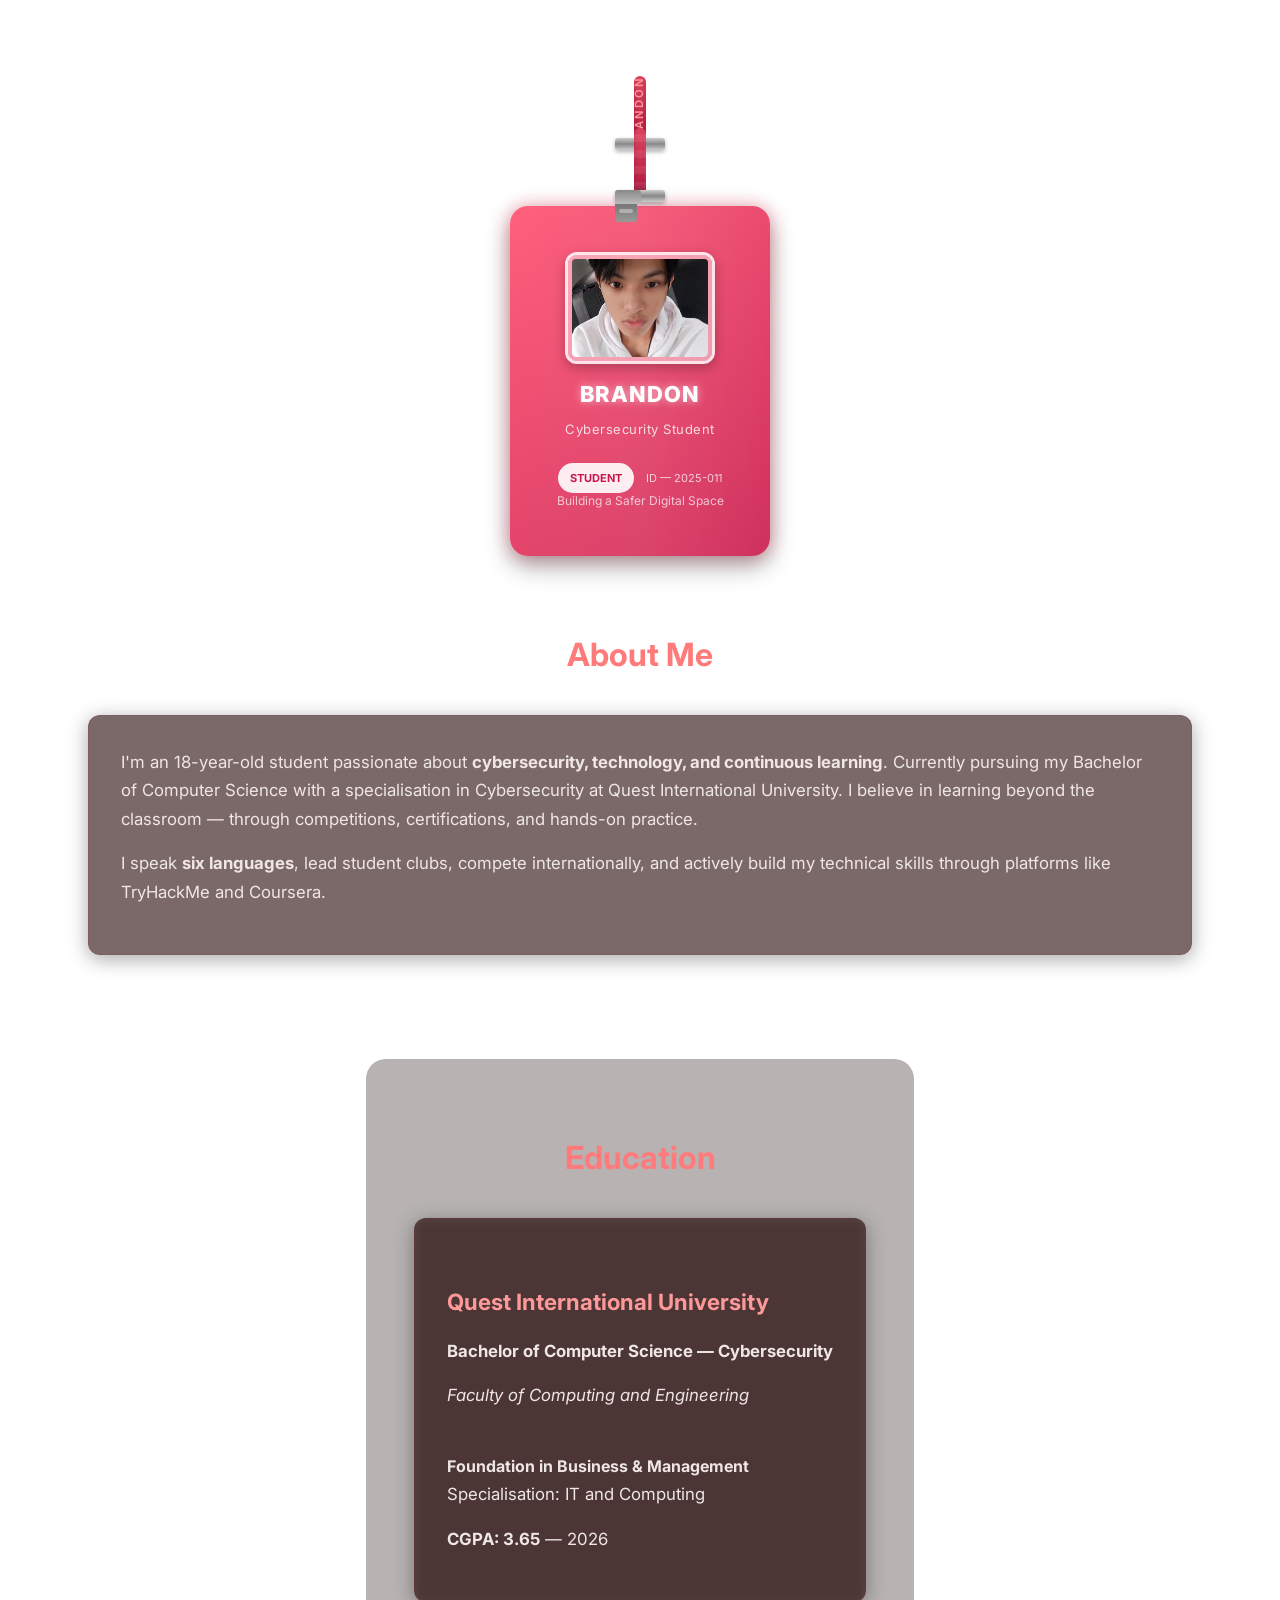
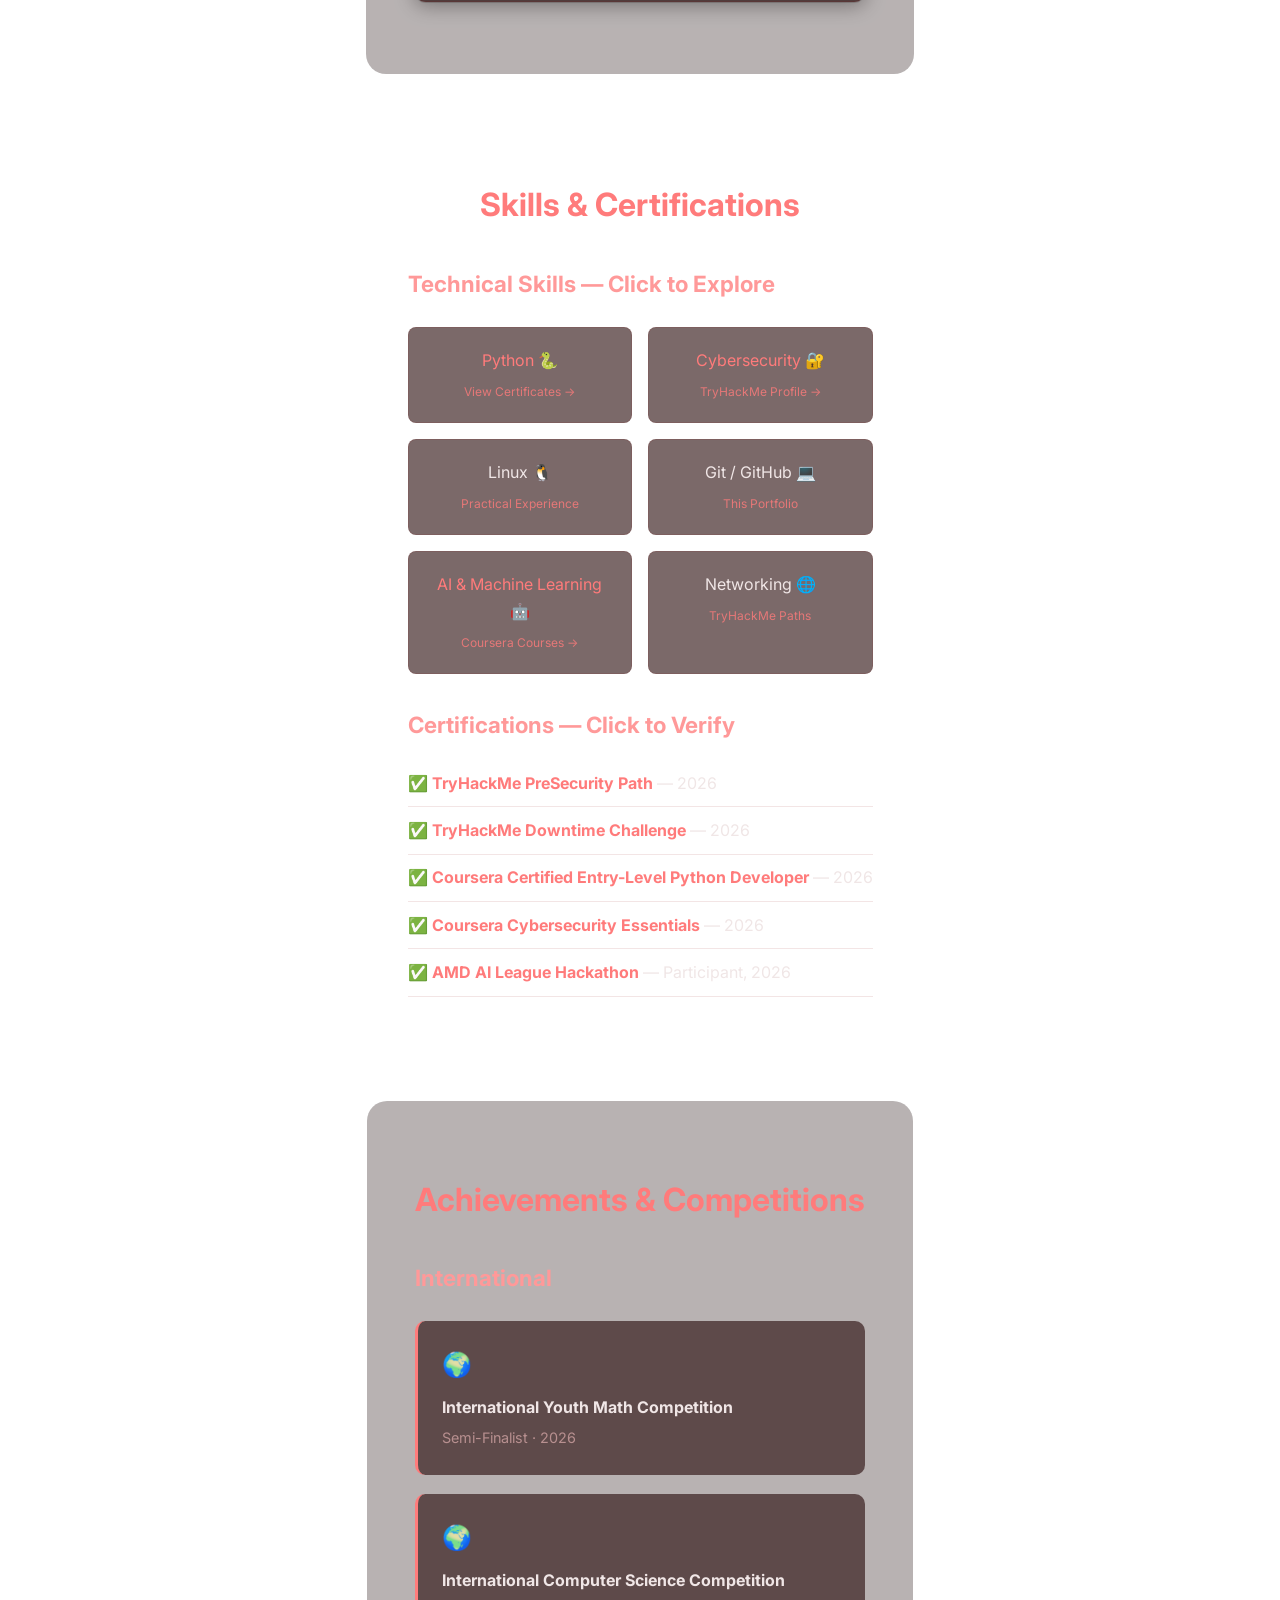
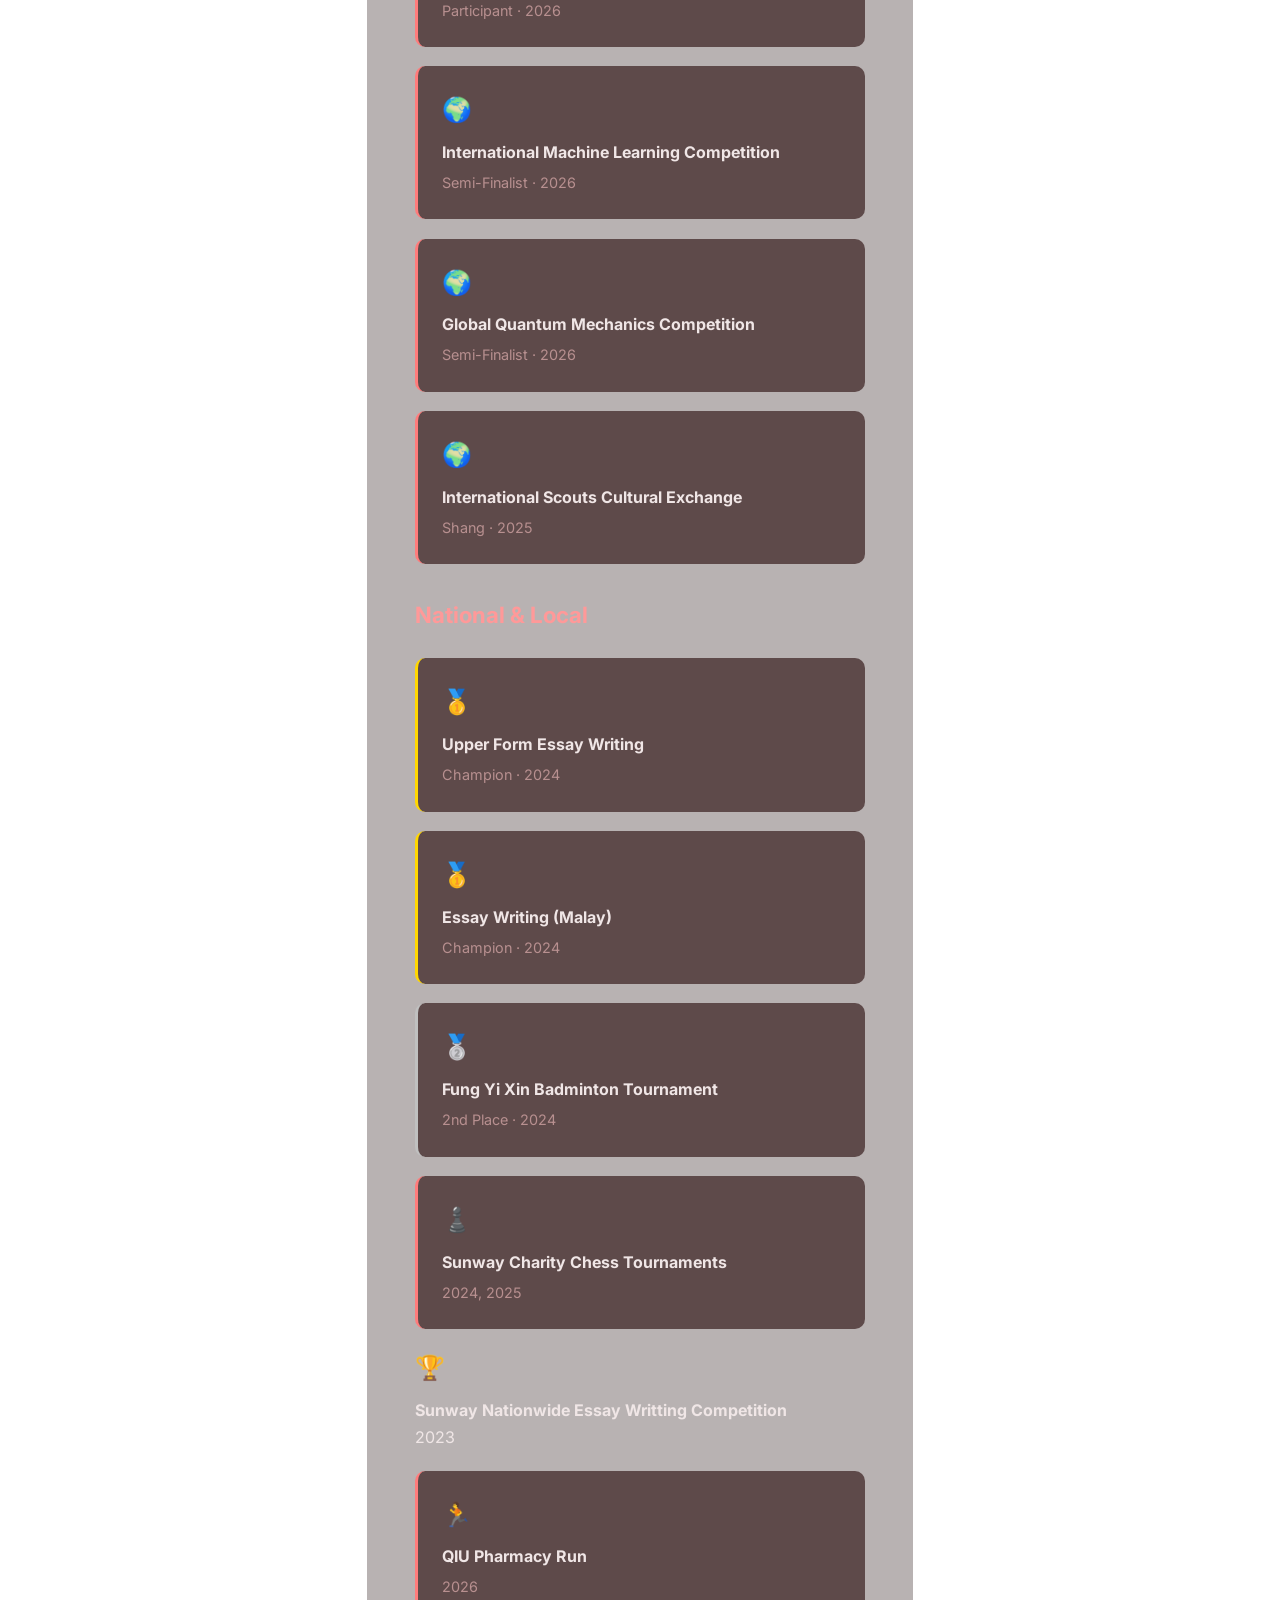
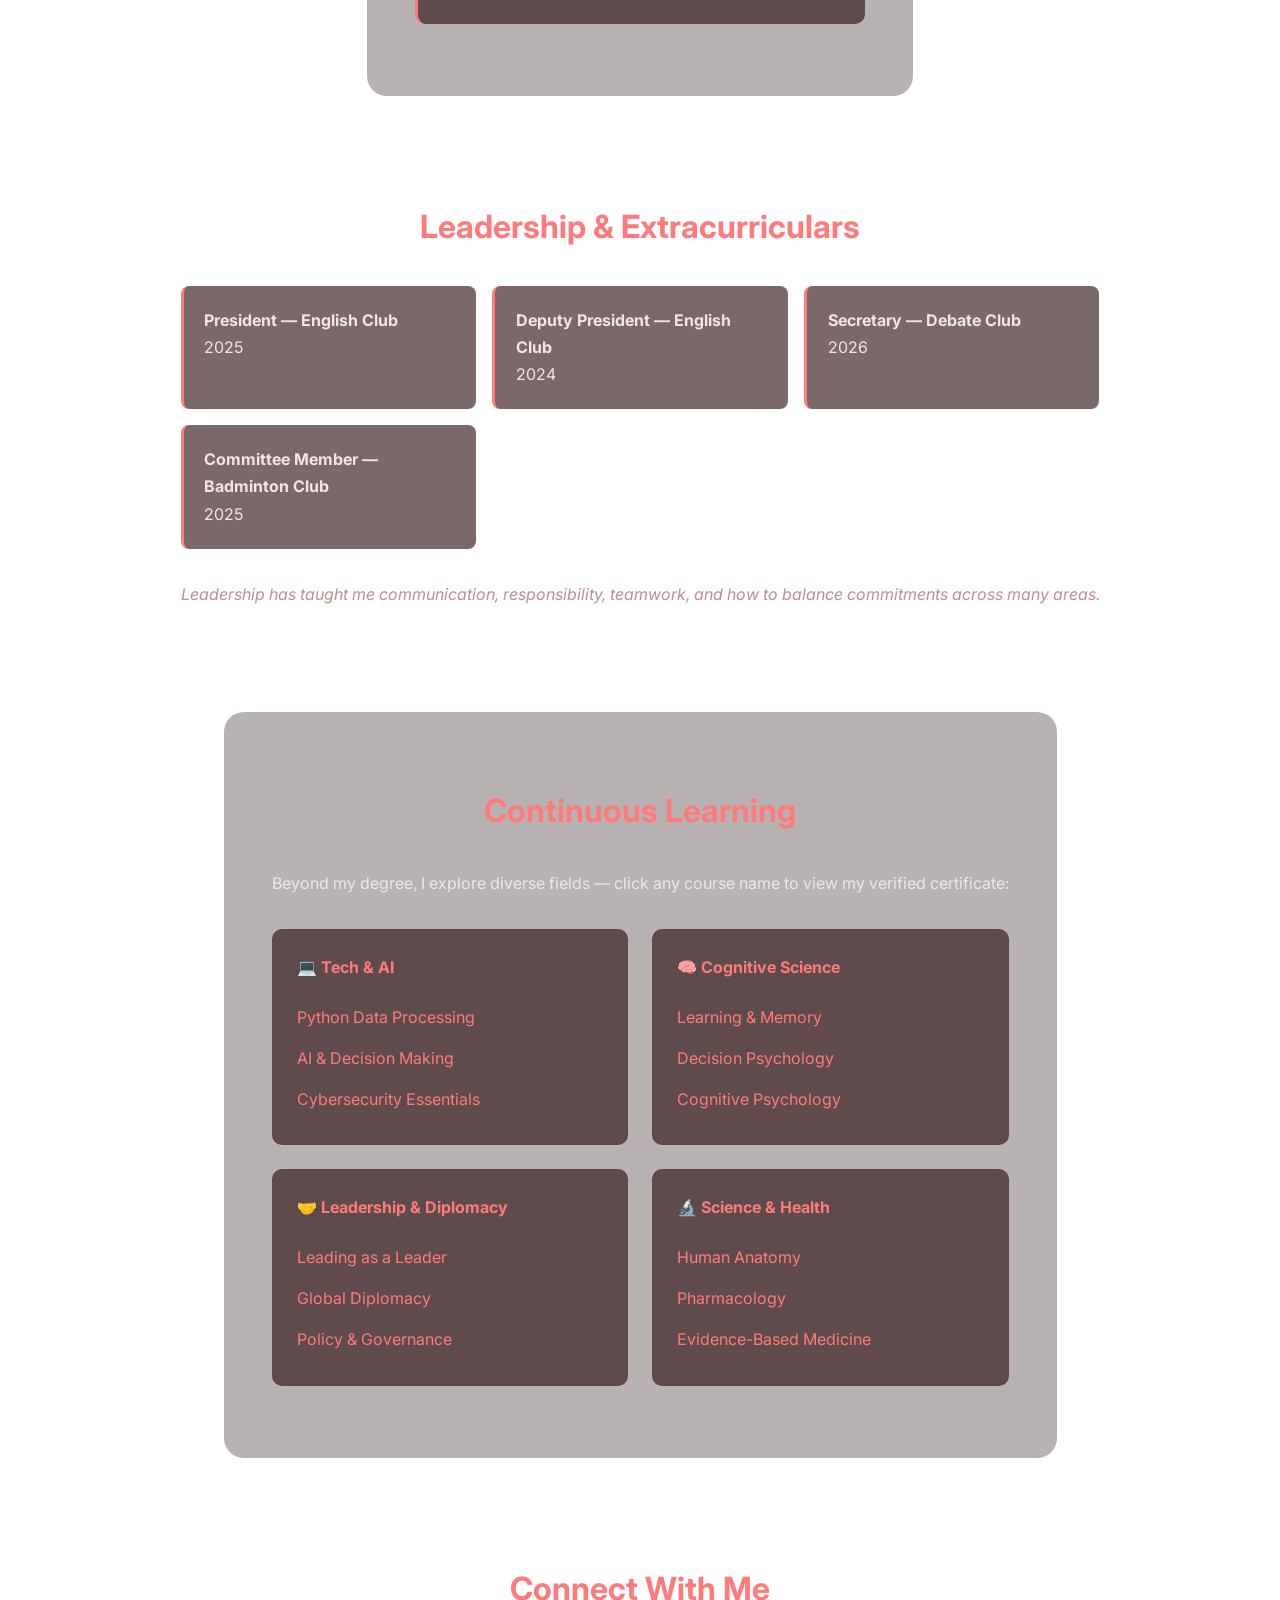
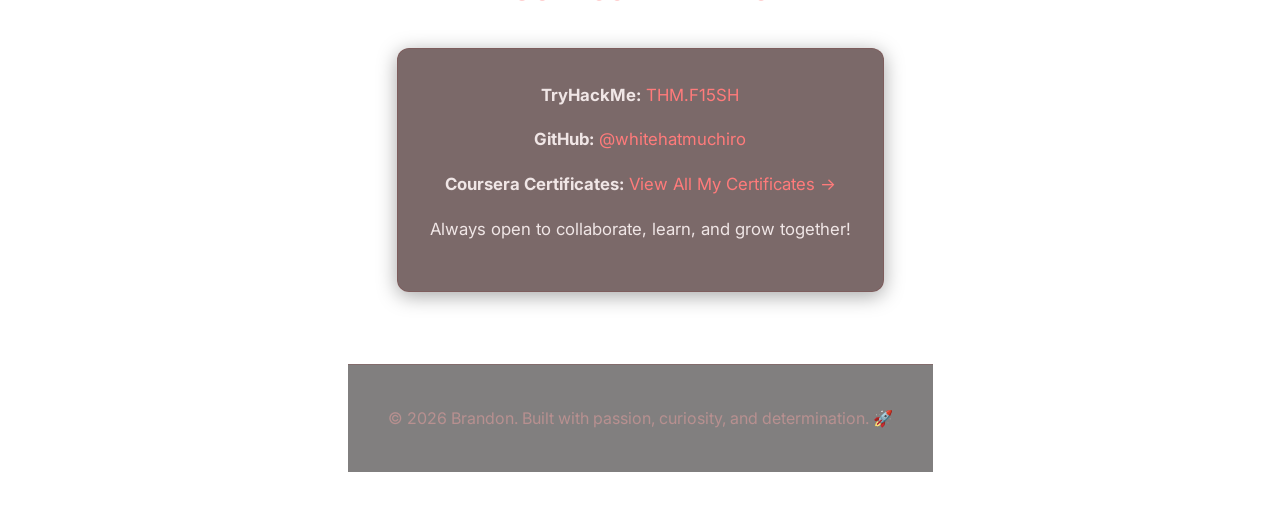
==== commit 248981b3: "Implement intro logo animation and shine effect Added intro logo animation and shine effect to the h" ====
--- a/index.html
+++ b/index.html
@@ -8,6 +8,33 @@
     <link rel="stylesheet" href="style.css">
     <link href="https://fonts.googleapis.com/css2?family=Inter:wght@300;400;500;600;700&display=swap" rel="stylesheet">
 </head>
+
+<!-- Intro Logo Animation -->
+<div class="intro-overlay" id="introOverlay">
+  <div class="intro-logo-wrapper">
+    <svg class="intro-logo" viewBox="0 0 800 450">
+      <!-- Letters -->
+      <text class="letter-s" x="180" y="250" font-size="90" font-weight="bold" fill="#ff8800">S</text>
+      <text class="letter-t" x="370" y="320" font-size="90" font-weight="bold" fill="#00ffcc">T</text>
+      <text class="letter-e" x="560" y="250" font-size="90" font-weight="bold" fill="#00ffcc">E</text>
+      <text class="letter-m" x="700" y="320" font-size="90" font-weight="bold" fill="#ff8800">M</text>
+
+      <!-- Middle Zig-Zag Line -->
+      <path class="zig-zag-line" d="M150 250 L220 200 L290 300 L360 220 L430 280 L500 200 L570 300 L650 250"
+        stroke="#00ffcc" stroke-width="4" fill="none" stroke-linecap="round" stroke-linejoin="round"/>
+    </svg>
+  </div>
+
+  <!-- Shine Effect -->
+  <div class="logo-shine"></div>
+</div>
+
+<!-- Main Website Content -->
+<div class="main-content" id="mainContent">
+  <!-- Your existing website content goes here -->
+</div>
+
+    
 <body>
     <!-- Navigation -->
     <nav>
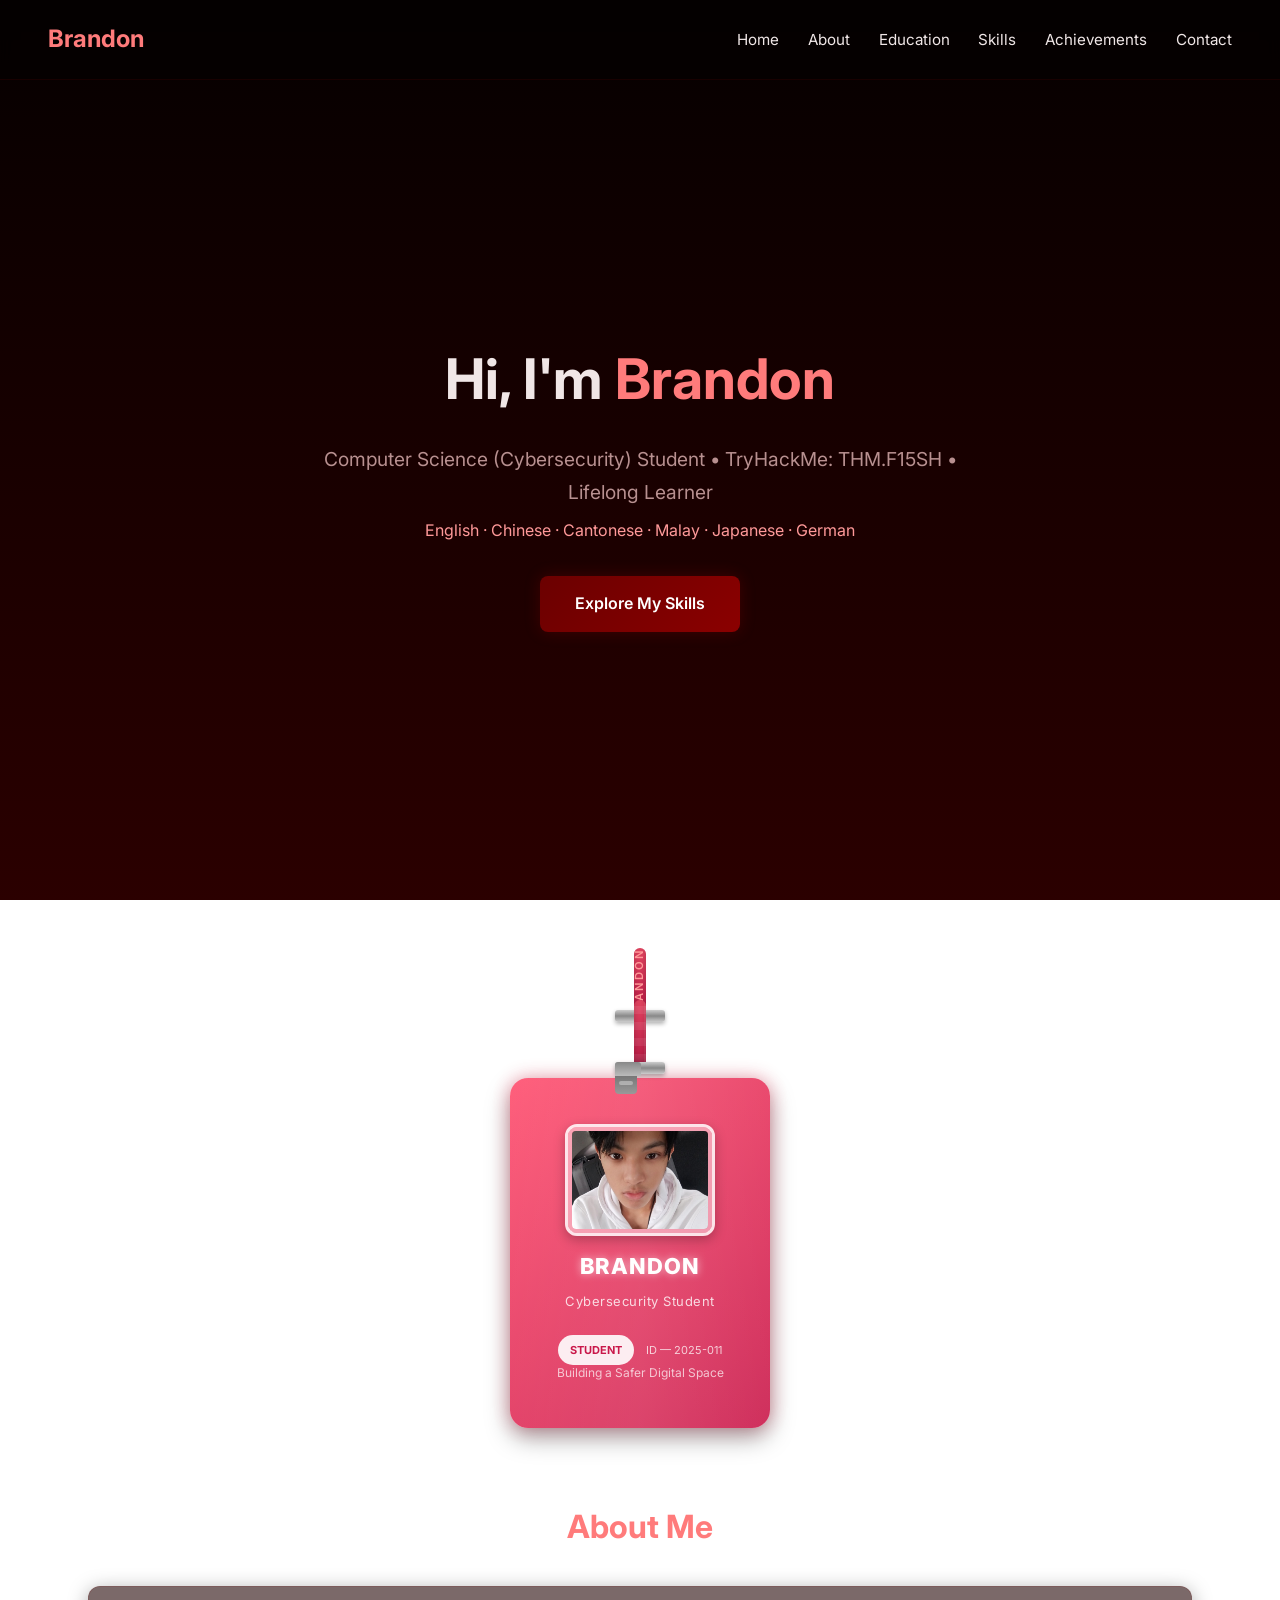
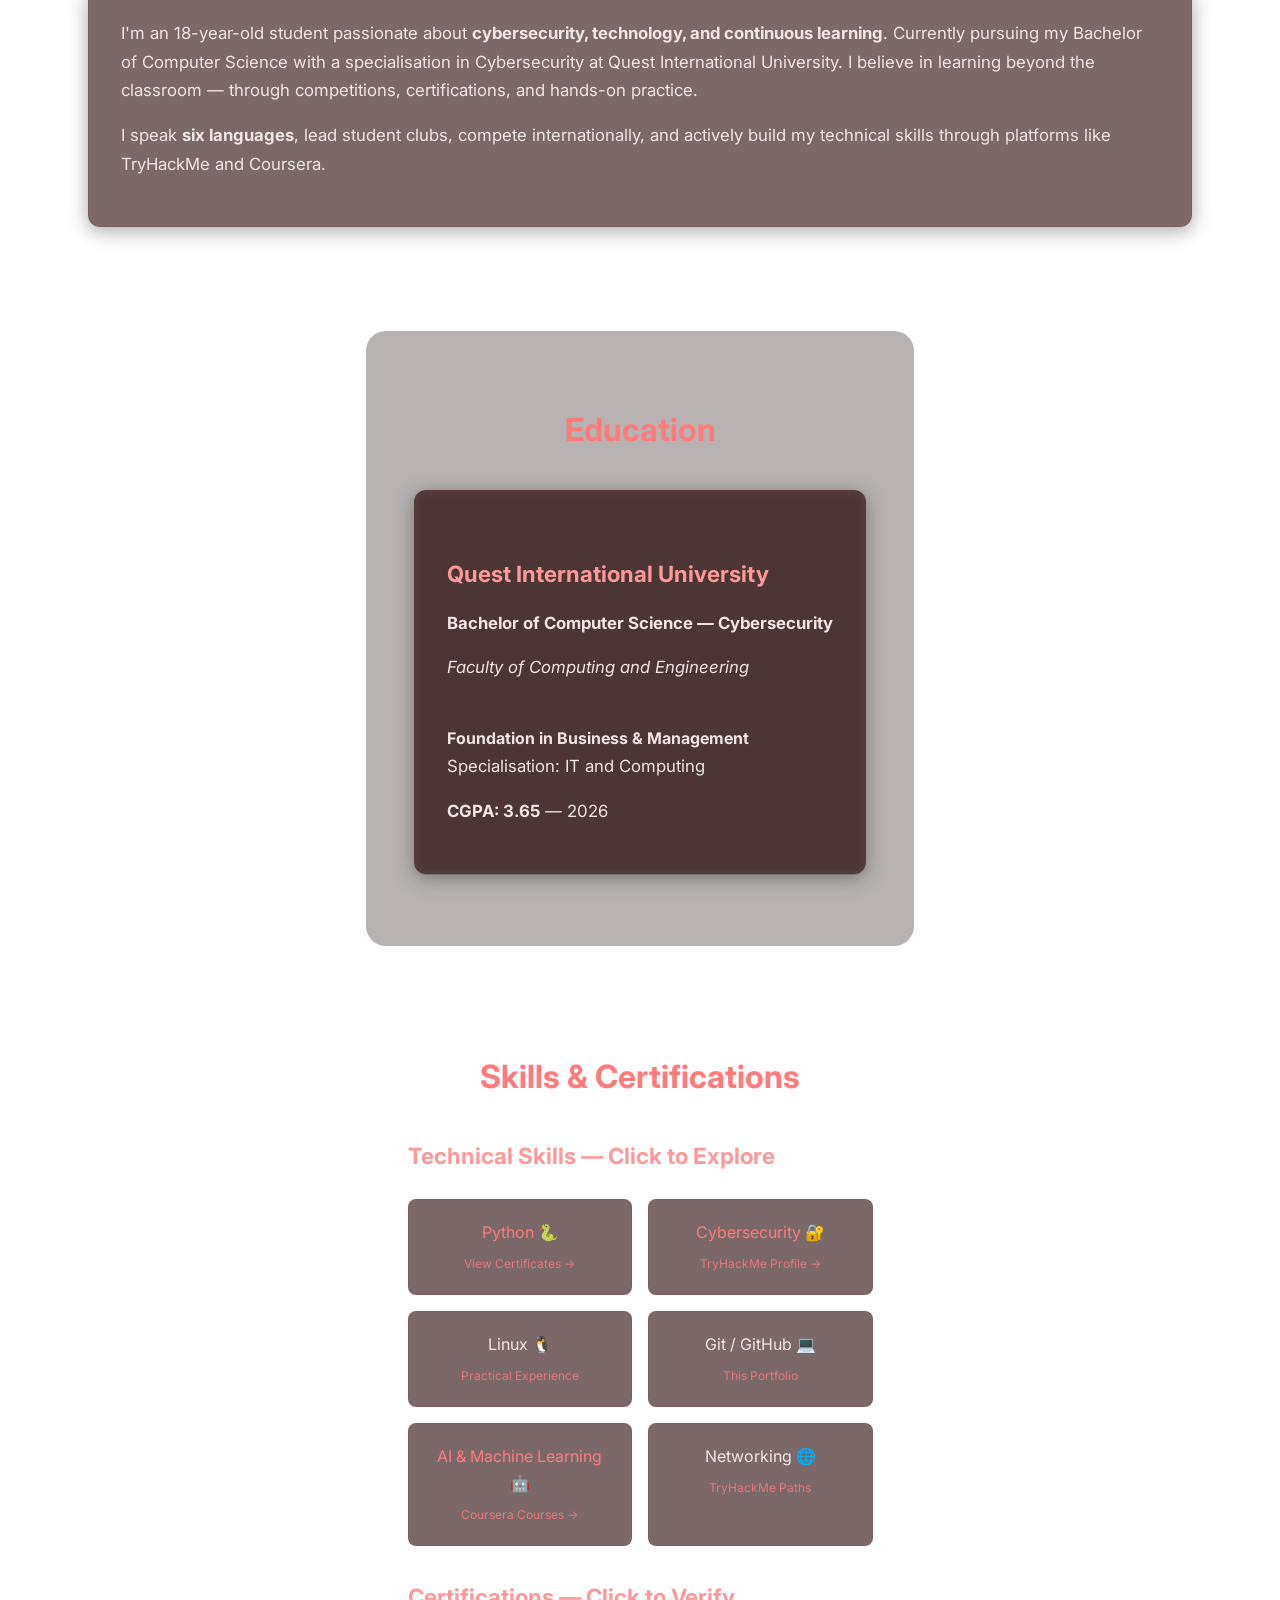
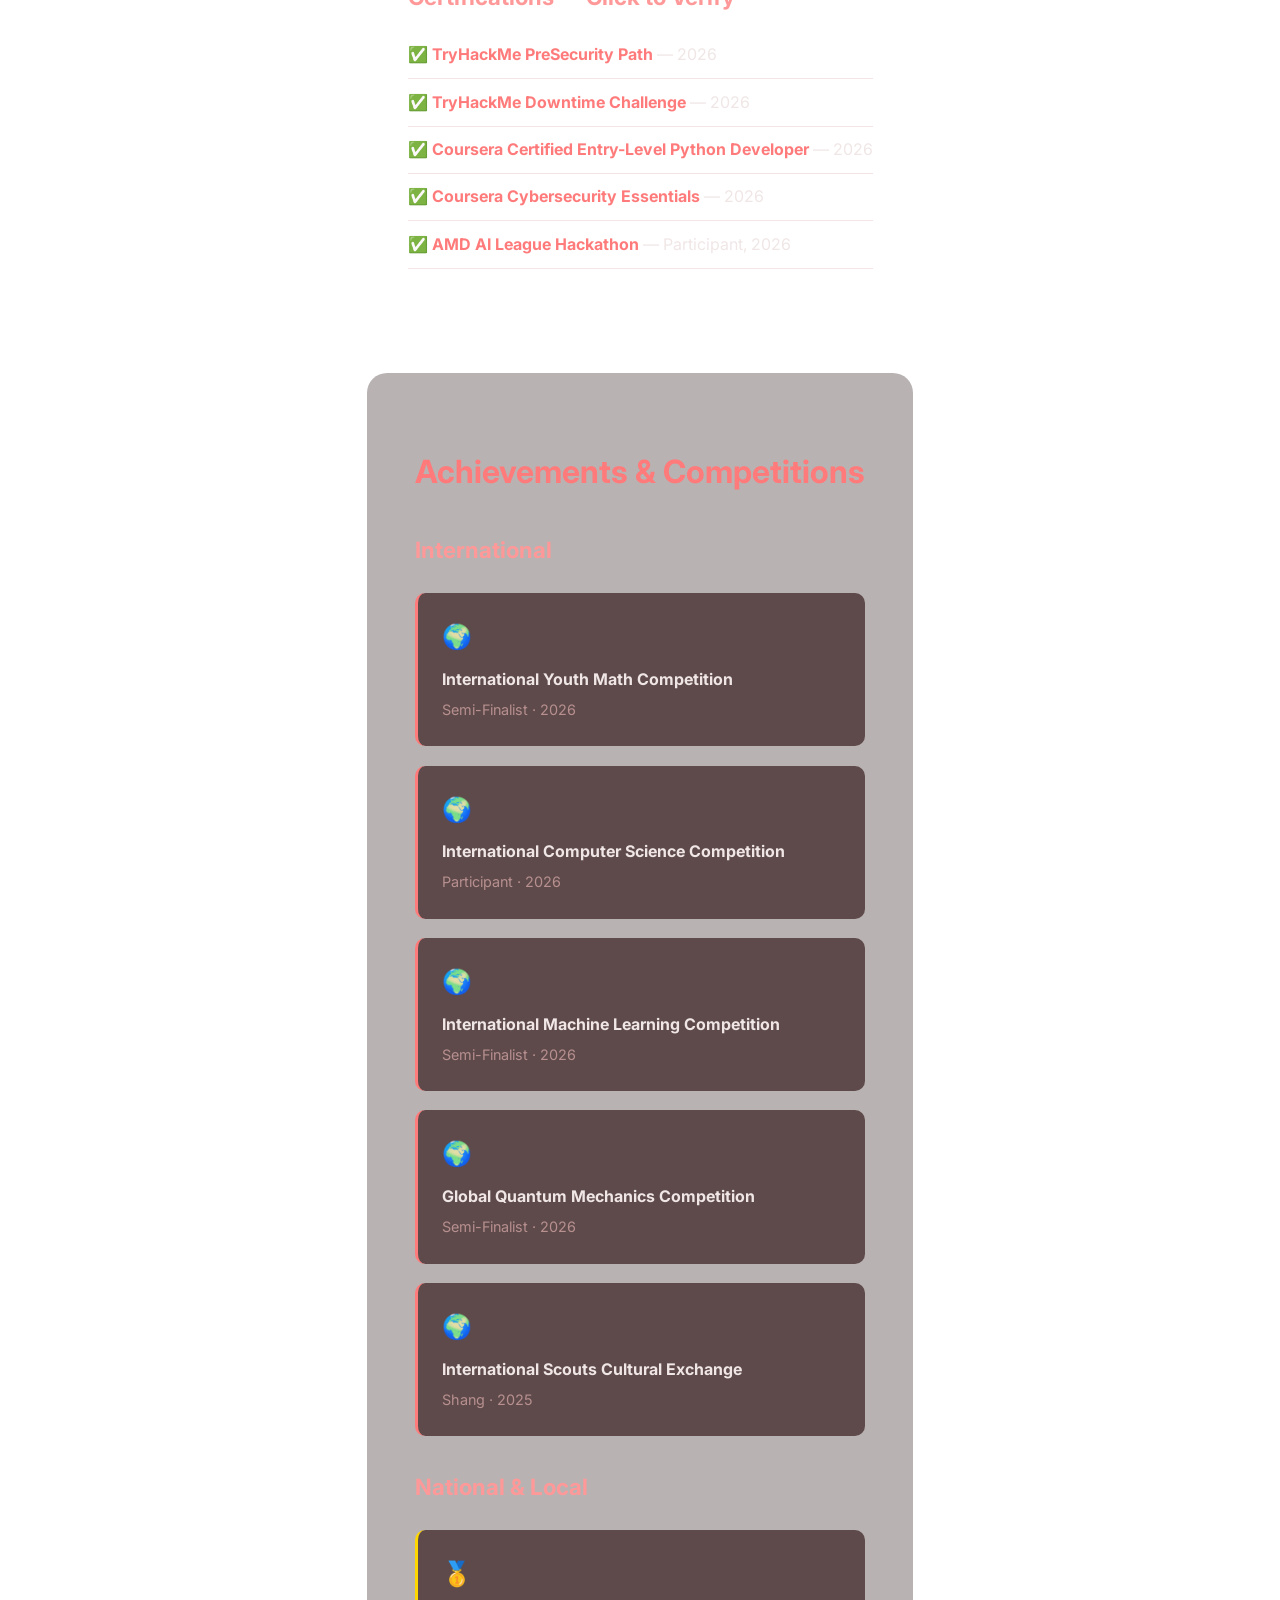
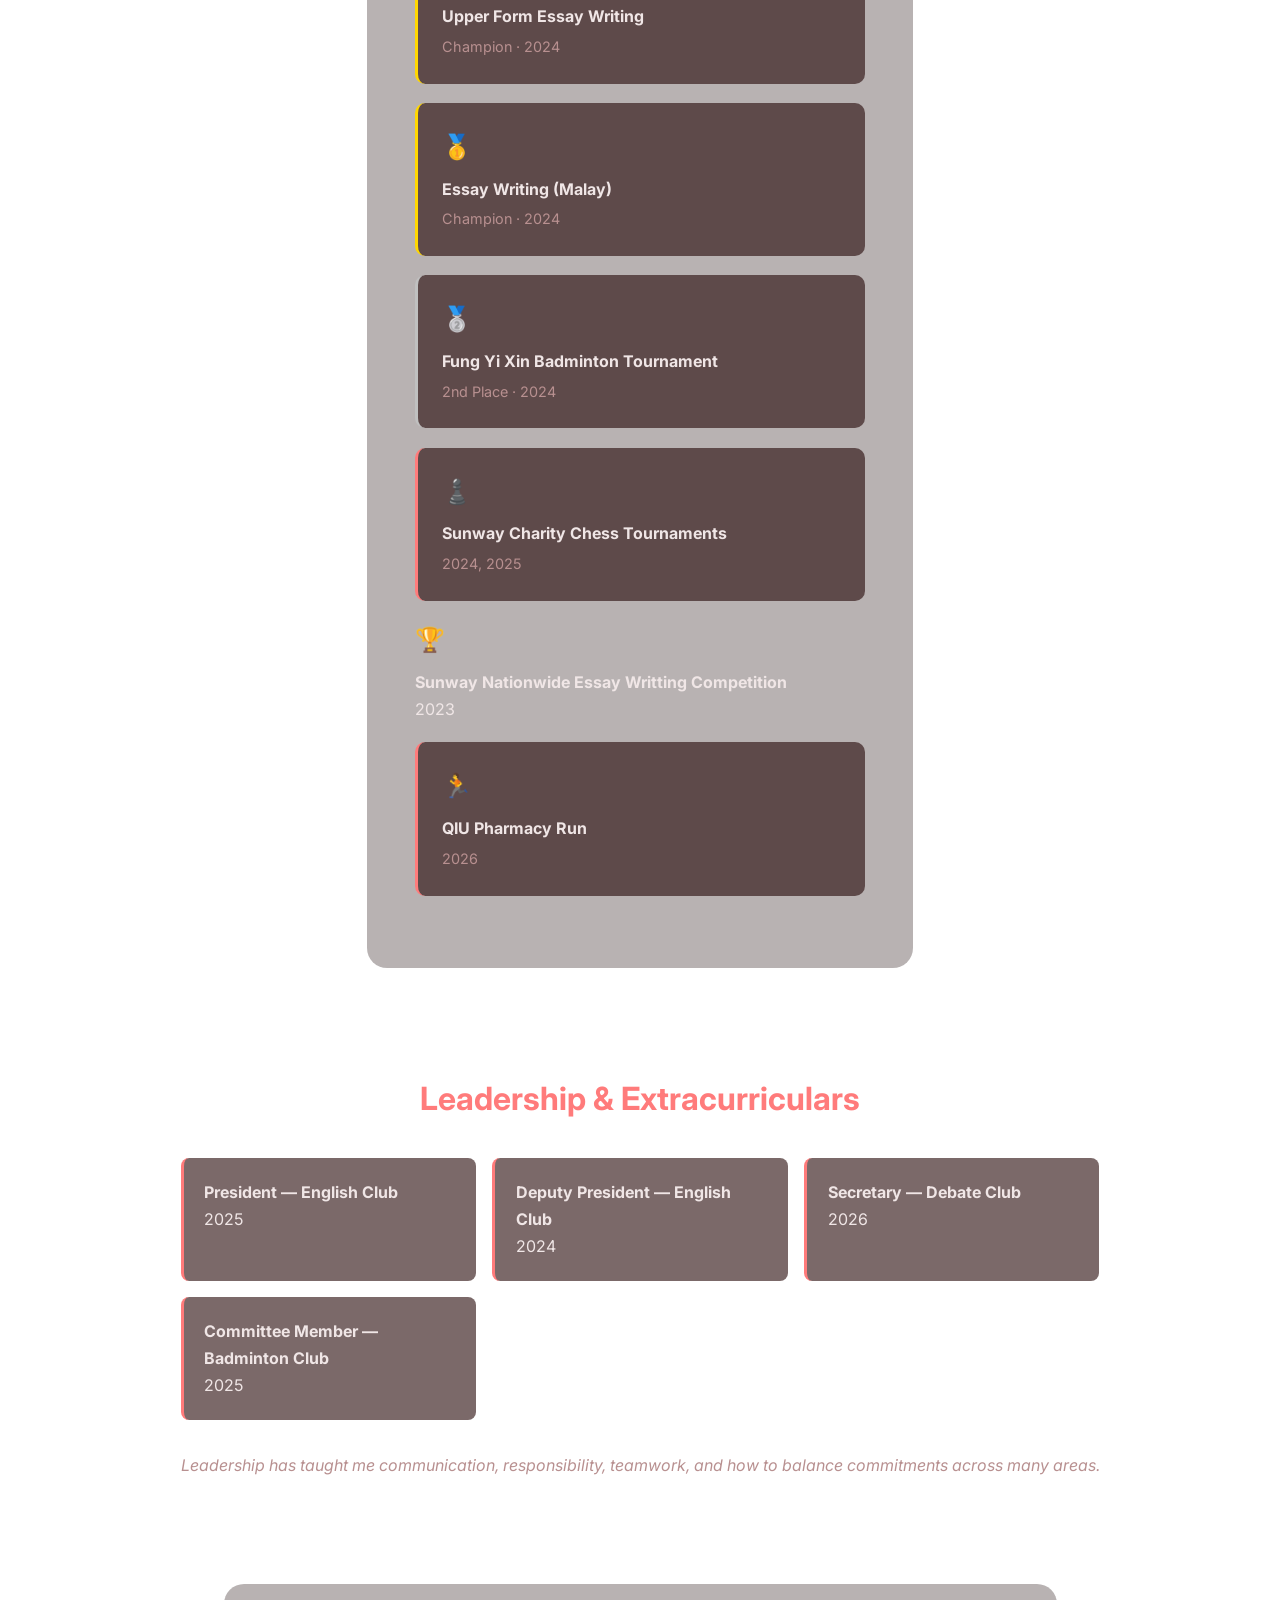
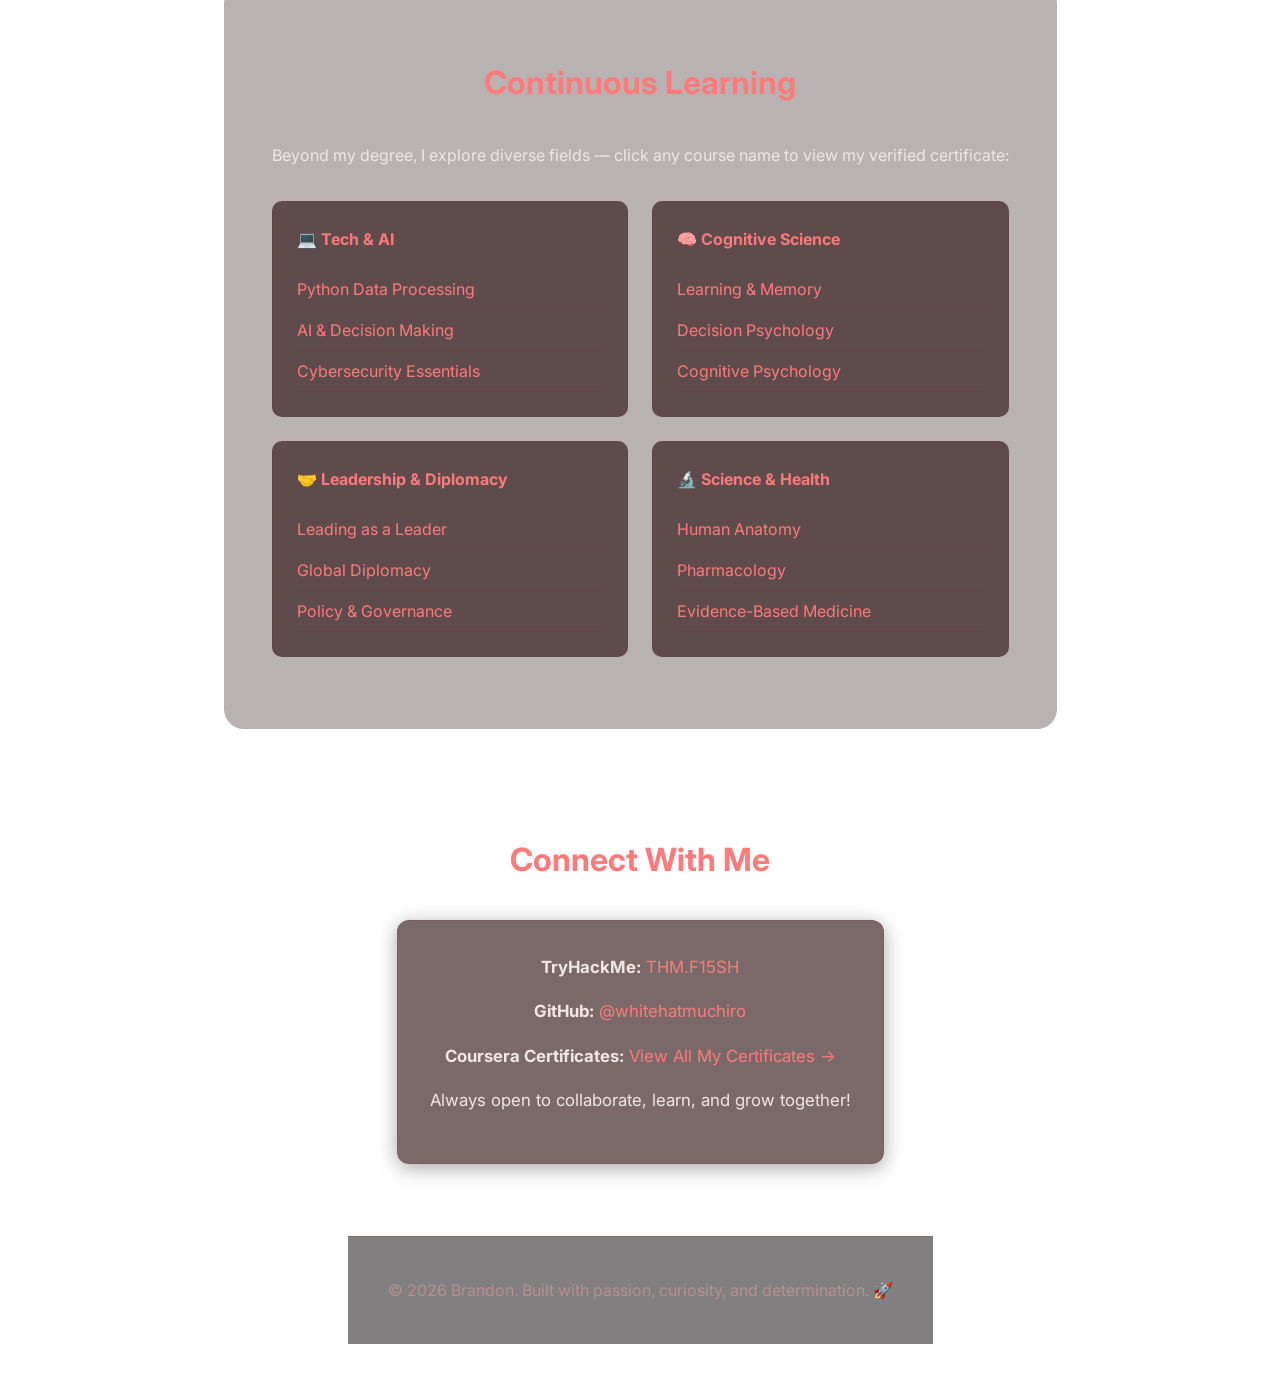
==== commit 63589416: "Add intro logo animation to index.html Added intro logo animation section to the body." ====
--- a/index.html
+++ b/index.html
@@ -8,8 +8,9 @@
     <link rel="stylesheet" href="style.css">
     <link href="https://fonts.googleapis.com/css2?family=Inter:wght@300;400;500;600;700&display=swap" rel="stylesheet">
 </head>
-
-<!-- Intro Logo Animation -->
+    
+<body>
+    <!-- Intro Logo Animation -->
 <div class="intro-overlay" id="introOverlay">
   <div class="intro-logo-wrapper">
     <svg class="intro-logo" viewBox="0 0 800 450">
@@ -34,8 +35,6 @@
   <!-- Your existing website content goes here -->
 </div>
 
-    
-<body>
     <!-- Navigation -->
     <nav>
         <div class="logo">Brandon</div>
--- a/style.css
+++ b/style.css
@@ -839,6 +839,164 @@
   }
 }
 
-
-}
-
+/* Intro Overlay */
+.intro-overlay {
+  position: fixed;
+  top: 0;
+  left: 0;
+  width: 100%;
+  height: 100%;
+  background: #0a0f0f;
+  z-index: 9999;
+  display: flex;
+  align-items: center;
+  justify-content: center;
+  overflow: hidden;
+}
+
+.intro-logo-wrapper {
+  position: relative;
+  width: 800px;
+  max-width: 90%;
+  opacity: 0;
+  transform: scale(0.8);
+  animation: logoFadeIn 1.5s ease forwards 0.5s;
+}
+
+.intro-logo {
+  width: 100%;
+  height: auto;
+}
+
+/* Letter Animations */
+.letter-s {
+  opacity: 0;
+  transform: translateX(-100px);
+  animation: slideInLeft 1.2s ease forwards 1s;
+}
+
+.letter-t {
+  opacity: 0;
+  transform: translateY(100px);
+  animation: slideInUp 1.2s ease forwards 1.5s;
+}
+
+.letter-e {
+  opacity: 0;
+  transform: translateY(-100px);
+  animation: slideInDown 1.2s ease forwards 2s;
+}
+
+.letter-m {
+  opacity: 0;
+  transform: translateX(100px);
+  animation: slideInRight 1.2s ease forwards 2.5s;
+}
+
+/* Zig-Zag Line */
+.zig-zag-line {
+  stroke-dasharray: 1000;
+  stroke-dashoffset: 1000;
+  animation: drawLine 2.5s ease forwards 3s;
+}
+
+/* Logo Shine */
+.logo-shine {
+  position: absolute;
+  top: 0;
+  left: -100%;
+  width: 100%;
+  height: 100%;
+  background: linear-gradient(
+    90deg,
+    transparent,
+    rgba(0, 255, 204, 0.4),
+    transparent
+  );
+  pointer-events: none;
+  animation: shine 2s ease forwards 5.5s;
+}
+
+/* Zoom Into Website */
+.intro-overlay {
+  animation: zoomIntoSite 1.8s ease forwards 7s;
+}
+
+.main-content {
+  opacity: 0;
+  transform: scale(1.1);
+  animation: showMainContent 1s ease forwards 7.5s;
+}
+
+/* Keyframes */
+@keyframes logoFadeIn {
+  to {
+    opacity: 1;
+    transform: scale(1);
+  }
+}
+
+@keyframes slideInLeft {
+  to {
+    opacity: 1;
+    transform: translateX(0);
+  }
+}
+
+@keyframes slideInUp {
+  to {
+    opacity: 1;
+    transform: translateY(0);
+  }
+}
+
+@keyframes slideInDown {
+  to {
+    opacity: 1;
+    transform: translateY(0);
+  }
+}
+
+@keyframes slideInRight {
+  to {
+    opacity: 1;
+    transform: translateX(0);
+  }
+}
+
+@keyframes drawLine {
+  to {
+    stroke-dashoffset: 0;
+  }
+}
+
+@keyframes shine {
+  0% {
+    left: -100%;
+  }
+  100% {
+    left: 100%;
+  }
+}
+
+@keyframes zoomIntoSite {
+  0% {
+    clip-path: circle(150% at center);
+  }
+  100% {
+    clip-path: circle(0% at center);
+    opacity: 0;
+    visibility: hidden;
+  }
+}
+
+@keyframes showMainContent {
+  to {
+    opacity: 1;
+    transform: scale(1);
+  }
+}
+
+
+}
+
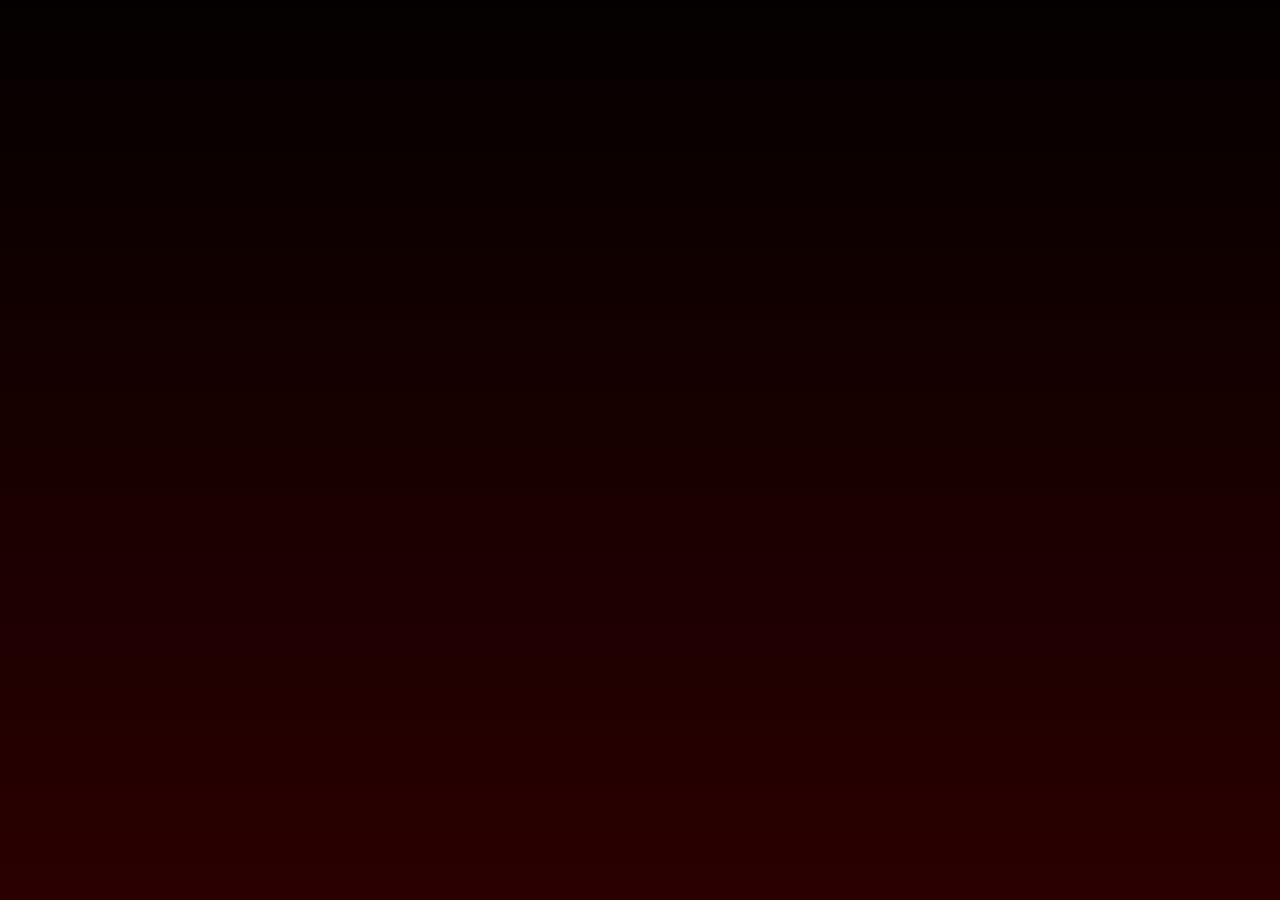
==== commit 0ee1eadd: "Enhance intro logo with labels for STEM fields Added labels for each letter in the intro logo animat" ====
--- a/index.html
+++ b/index.html
@@ -14,17 +14,29 @@
 <div class="intro-overlay" id="introOverlay">
   <div class="intro-logo-wrapper">
     <svg class="intro-logo" viewBox="0 0 800 450">
-      <!-- Letters -->
-      <text class="letter-s" x="180" y="250" font-size="90" font-weight="bold" fill="#ff8800">S</text>
-      <text class="letter-t" x="370" y="320" font-size="90" font-weight="bold" fill="#00ffcc">T</text>
-      <text class="letter-e" x="560" y="250" font-size="90" font-weight="bold" fill="#00ffcc">E</text>
-      <text class="letter-m" x="700" y="320" font-size="90" font-weight="bold" fill="#ff8800">M</text>
-
-      <!-- Middle Zig-Zag Line -->
-      <path class="zig-zag-line" d="M150 250 L220 200 L290 300 L360 220 L430 280 L500 200 L570 300 L650 250"
-        stroke="#00ffcc" stroke-width="4" fill="none" stroke-linecap="round" stroke-linejoin="round"/>
-    </svg>
-  </div>
+        <!-- Letters with Labels -->
+<!-- Science - S -->
+<text class="letter-s" x="150" y="260" font-size="100" font-weight="900" fill="#ff8800">S</text>
+<text class="label-s" x="135" y="330" font-size="14" fill="#ff8800" opacity="0">SCIENCE</text>
+
+<!-- Technology - T -->
+<text class="letter-t" x="365" y="340" font-size="100" font-weight="900" fill="#00ffcc">T</text>
+<text class="label-t" x="345" y="400" font-size="14" fill="#00ffcc" opacity="0">TECHNOLOGY</text>
+
+<!-- Engineering - E -->
+<text class="letter-e" x="555" y="260" font-size="100" font-weight="900" fill="#00ffcc">E</text>
+<text class="label-e" x="535" y="330" font-size="14" fill="#00ffcc" opacity="0">ENGINEERING</text>
+
+<!-- Mathematics - M -->
+<text class="letter-m" x="710" y="340" font-size="100" font-weight="900" fill="#ff8800">M</text>
+<text class="label-m" x="690" y="400" font-size="14" fill="#ff8800" opacity="0">MATHEMATICS</text>
+
+<path class="zig-zag-line" d="M130 245 L210 190 L290 290 L370 210 L450 270 L530 190 L610 290 L690 245"
+  stroke="#00ffcc"
+  stroke-width="3.5"
+  fill="none"
+  stroke-linecap="round"
+  stroke-linejoin="round"/>
 
   <!-- Shine Effect -->
   <div class="logo-shine"></div>
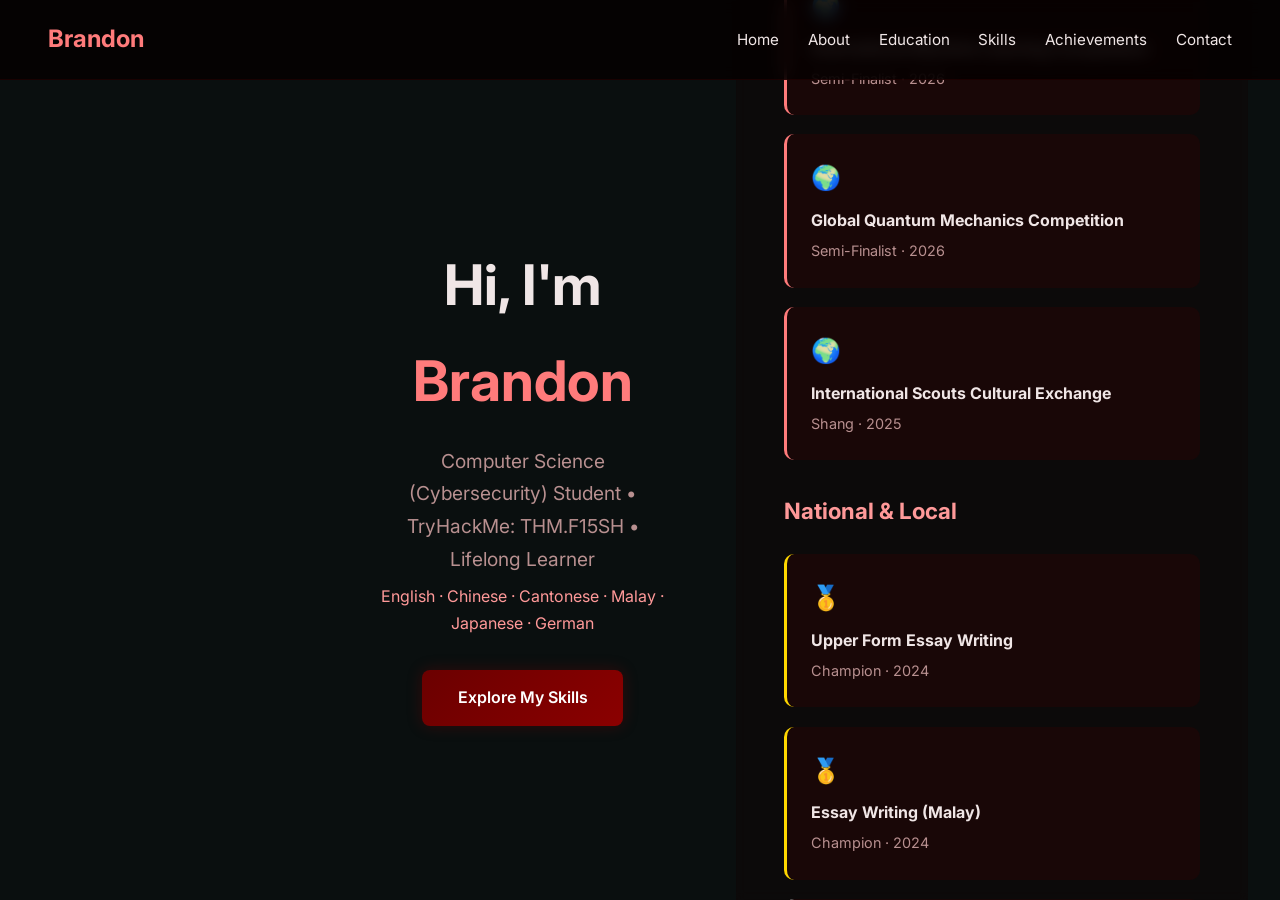
==== commit 257eb5da: "Add spacing before shine effect in index.html" ====
--- a/index.html
+++ b/index.html
@@ -30,13 +30,14 @@
 <!-- Mathematics - M -->
 <text class="letter-m" x="710" y="340" font-size="100" font-weight="900" fill="#ff8800">M</text>
 <text class="label-m" x="690" y="400" font-size="14" fill="#ff8800" opacity="0">MATHEMATICS</text>
-
+    
 <path class="zig-zag-line" d="M130 245 L210 190 L290 290 L370 210 L450 270 L530 190 L610 290 L690 245"
   stroke="#00ffcc"
   stroke-width="3.5"
   fill="none"
   stroke-linecap="round"
   stroke-linejoin="round"/>
+
 
   <!-- Shine Effect -->
   <div class="logo-shine"></div>
--- a/style.css
+++ b/style.css
@@ -868,39 +868,6 @@
   height: auto;
 }
 
-/* Letter Animations */
-.letter-s {
-  opacity: 0;
-  transform: translateX(-100px);
-  animation: slideInLeft 1.2s ease forwards 1s;
-}
-
-.letter-t {
-  opacity: 0;
-  transform: translateY(100px);
-  animation: slideInUp 1.2s ease forwards 1.5s;
-}
-
-.letter-e {
-  opacity: 0;
-  transform: translateY(-100px);
-  animation: slideInDown 1.2s ease forwards 2s;
-}
-
-.letter-m {
-  opacity: 0;
-  transform: translateX(100px);
-  animation: slideInRight 1.2s ease forwards 2.5s;
-}
-
-/* Zig-Zag Line */
-.zig-zag-line {
-  stroke-dasharray: 1000;
-  stroke-dashoffset: 1000;
-  animation: drawLine 2.5s ease forwards 3s;
-}
-
-/* Logo Shine */
 .logo-shine {
   position: absolute;
   top: 0;
@@ -910,58 +877,68 @@
   background: linear-gradient(
     90deg,
     transparent,
-    rgba(0, 255, 204, 0.4),
+    rgba(0, 255, 204, 0.5),
     transparent
   );
   pointer-events: none;
-  animation: shine 2s ease forwards 5.5s;
-}
-
-/* Zoom Into Website */
+  animation: shine 2.2s ease forwards 7.5s;
+}
+
 .intro-overlay {
-  animation: zoomIntoSite 1.8s ease forwards 7s;
+  animation: zoomIntoSite 1.8s ease forwards 10s;
 }
 
 .main-content {
   opacity: 0;
   transform: scale(1.1);
-  animation: showMainContent 1s ease forwards 7.5s;
-}
-
-/* Keyframes */
-@keyframes logoFadeIn {
-  to {
-    opacity: 1;
-    transform: scale(1);
-  }
-}
-
-@keyframes slideInLeft {
-  to {
-    opacity: 1;
-    transform: translateX(0);
-  }
-}
-
-@keyframes slideInUp {
-  to {
-    opacity: 1;
-    transform: translateY(0);
-  }
-}
-
-@keyframes slideInDown {
-  to {
-    opacity: 1;
-    transform: translateY(0);
-  }
-}
-
-@keyframes slideInRight {
-  to {
-    opacity: 1;
-    transform: translateX(0);
-  }
+  animation: showMainContent 1s ease forwards 10.8s;
+}
+
+
+.letter-s {
+  opacity: 0;
+  transform: translateX(-120px);
+  animation: slideInLeft 1.2s ease forwards 1s;
+}
+
+.label-s {
+  animation: fadeIn 0.8s ease forwards 2.2s;
+}
+
+.letter-t {
+  opacity: 0;
+  transform: translateY(120px);
+  animation: slideInUp 1.2s ease forwards 1.5s;
+}
+
+.label-t {
+  animation: fadeIn 0.8s ease forwards 2.7s;
+}
+
+.letter-e {
+  opacity: 0;
+  transform: translateY(-120px);
+  animation: slideInDown 1.2s ease forwards 2s;
+}
+
+.label-e {
+  animation: fadeIn 0.8s ease forwards 3.2s;
+}
+
+.letter-m {
+  opacity: 0;
+  transform: translateX(120px);
+  animation: slideInRight 1.2s ease forwards 2.5s;
+}
+
+.label-m {
+  animation: fadeIn 0.8s ease forwards 3.7s;
+}
+
+.zig-zag-line {
+  stroke-dasharray: 1400;
+  stroke-dashoffset: 1400;
+  animation: drawLine 3s ease forwards 4.2s;
 }
 
 @keyframes drawLine {
@@ -970,33 +947,10 @@
   }
 }
 
-@keyframes shine {
-  0% {
-    left: -100%;
-  }
-  100% {
-    left: 100%;
-  }
-}
-
-@keyframes zoomIntoSite {
-  0% {
-    clip-path: circle(150% at center);
-  }
-  100% {
-    clip-path: circle(0% at center);
-    opacity: 0;
-    visibility: hidden;
-  }
-}
-
-@keyframes showMainContent {
+
+@keyframes fadeIn {
   to {
     opacity: 1;
-    transform: scale(1);
   }
 }
 
-
-}
-
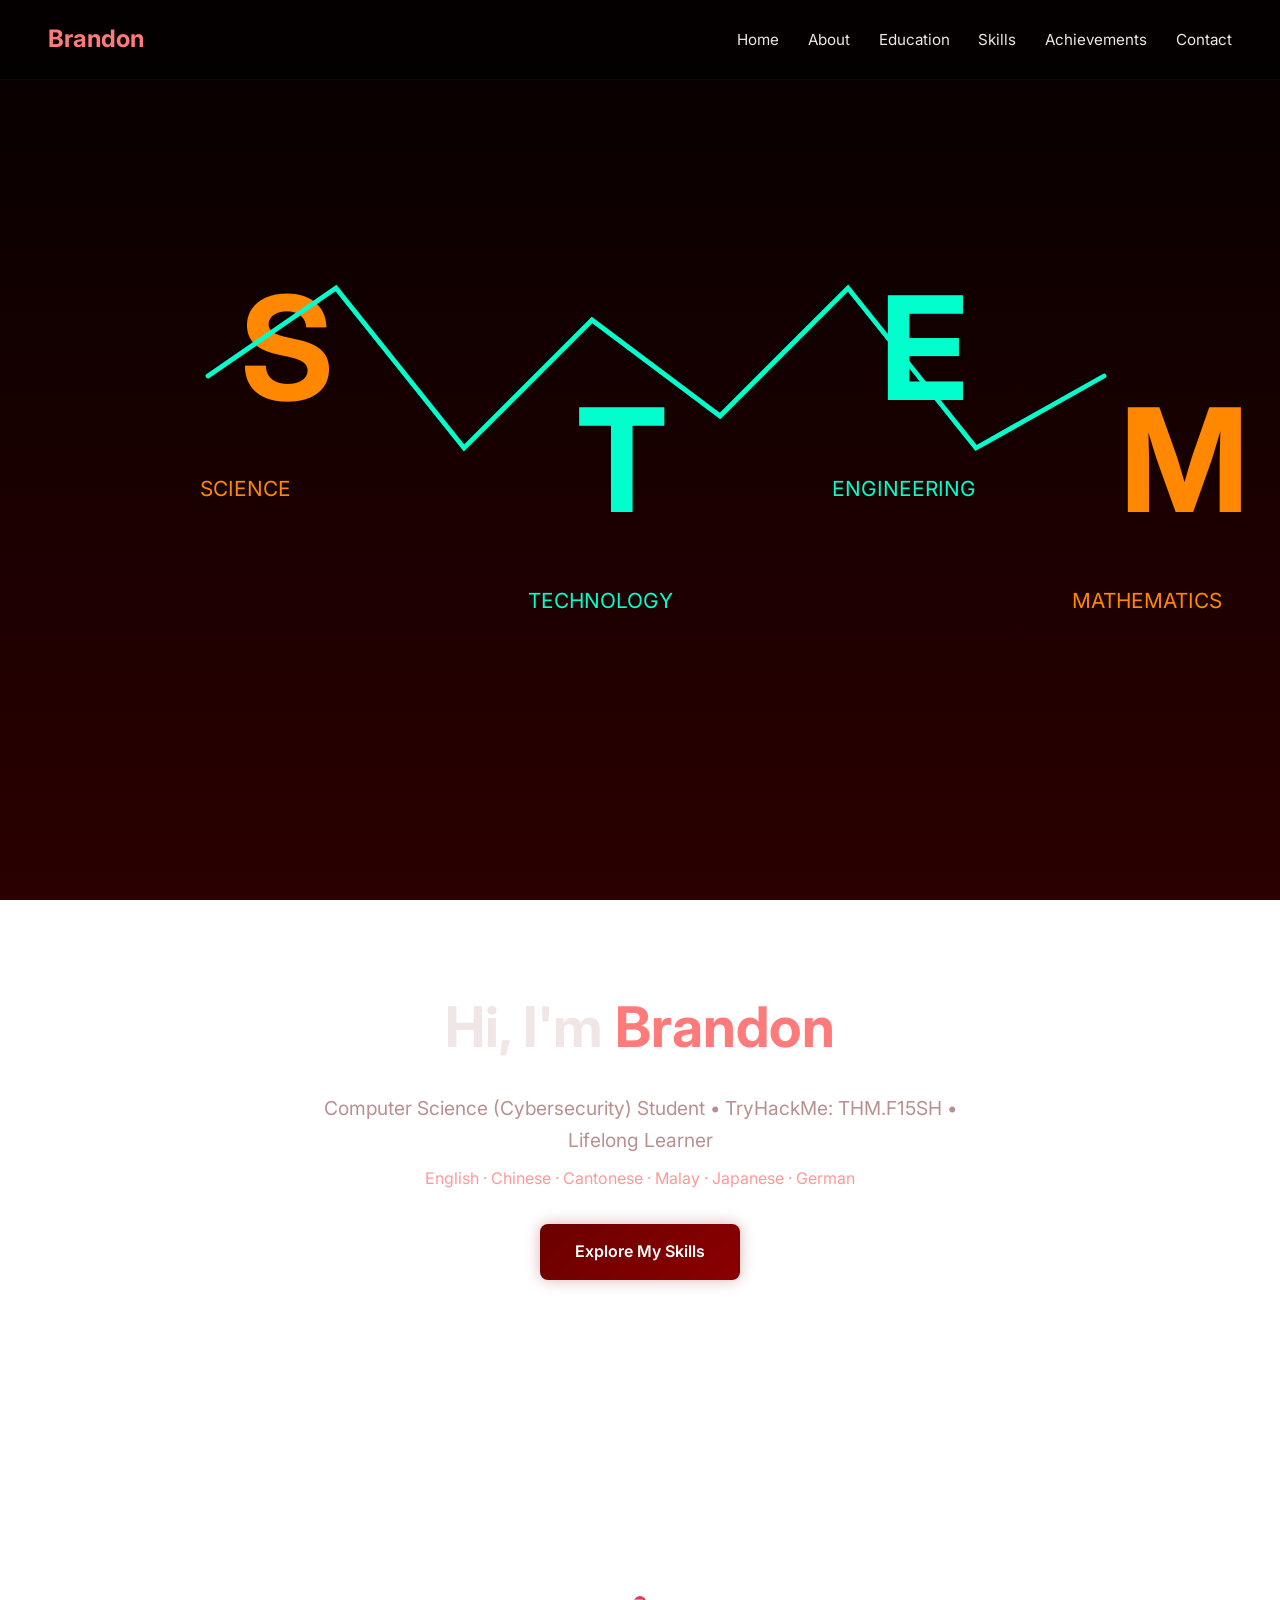
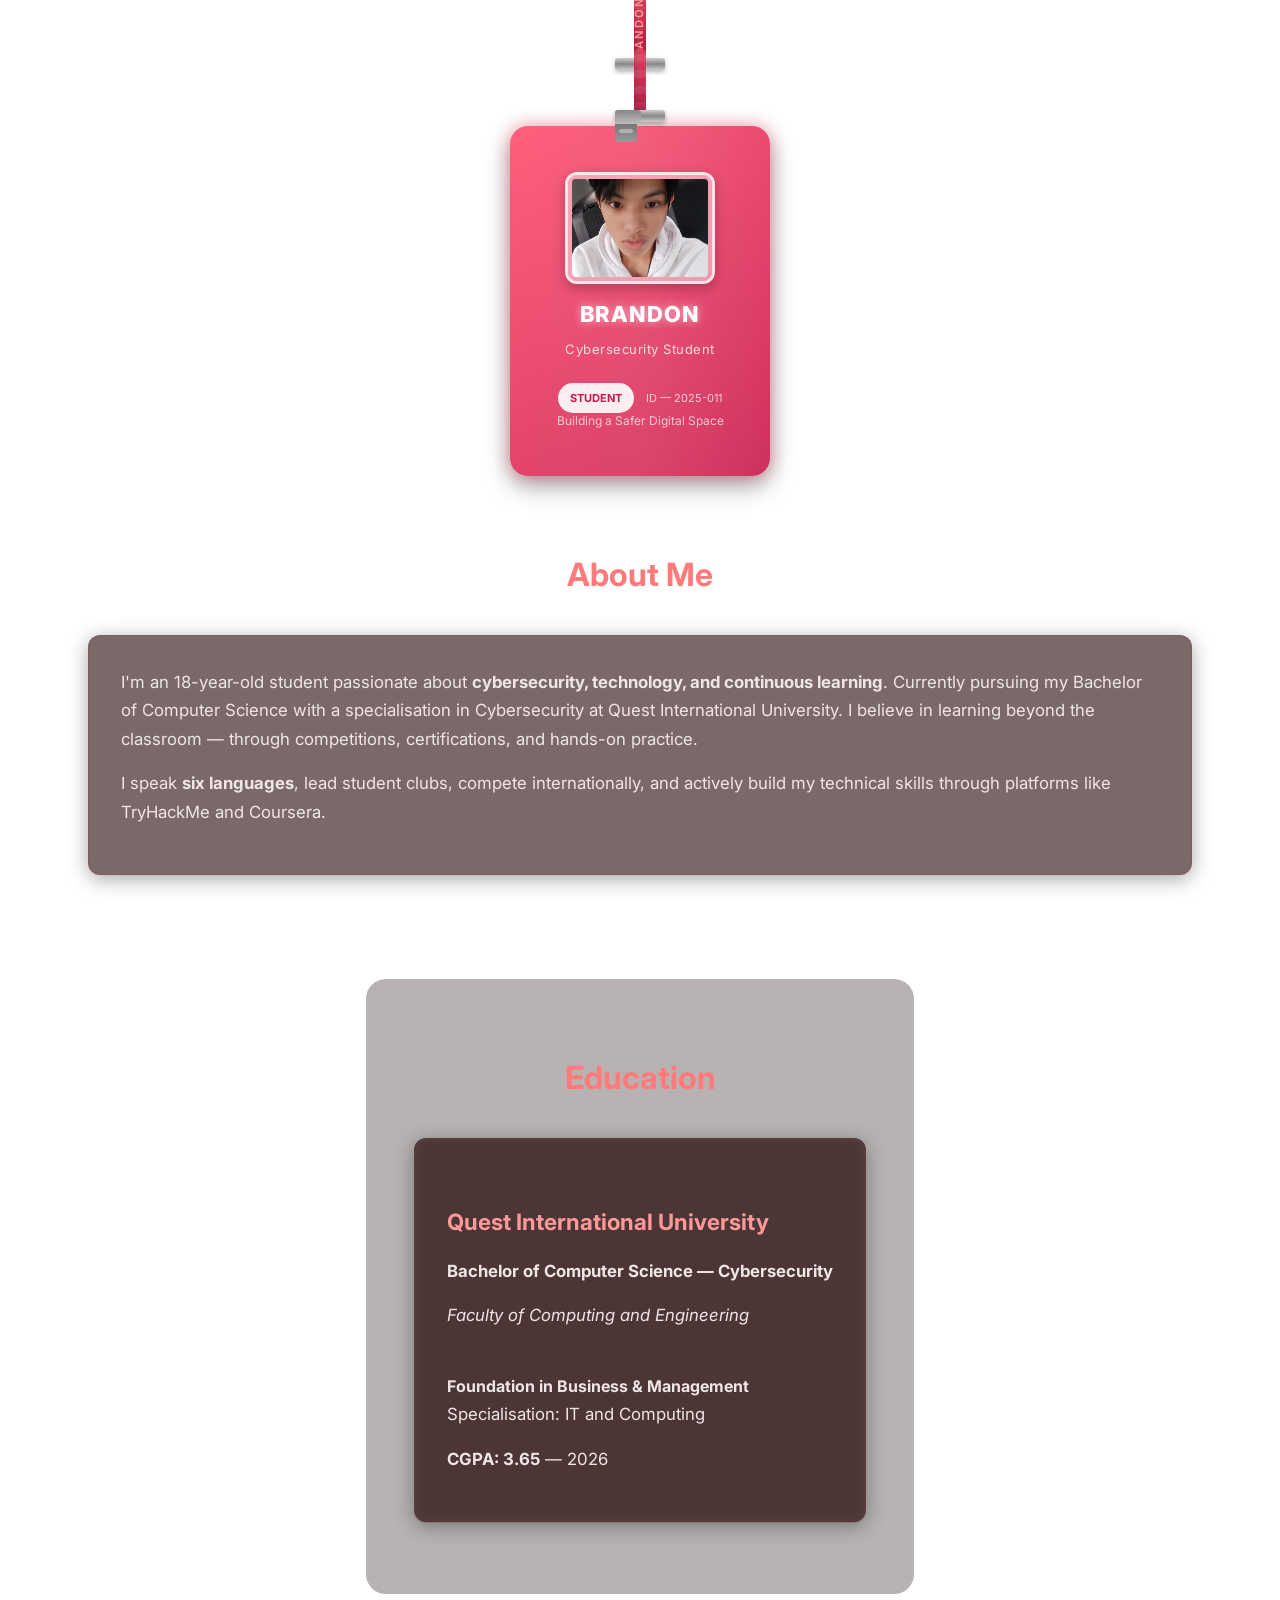
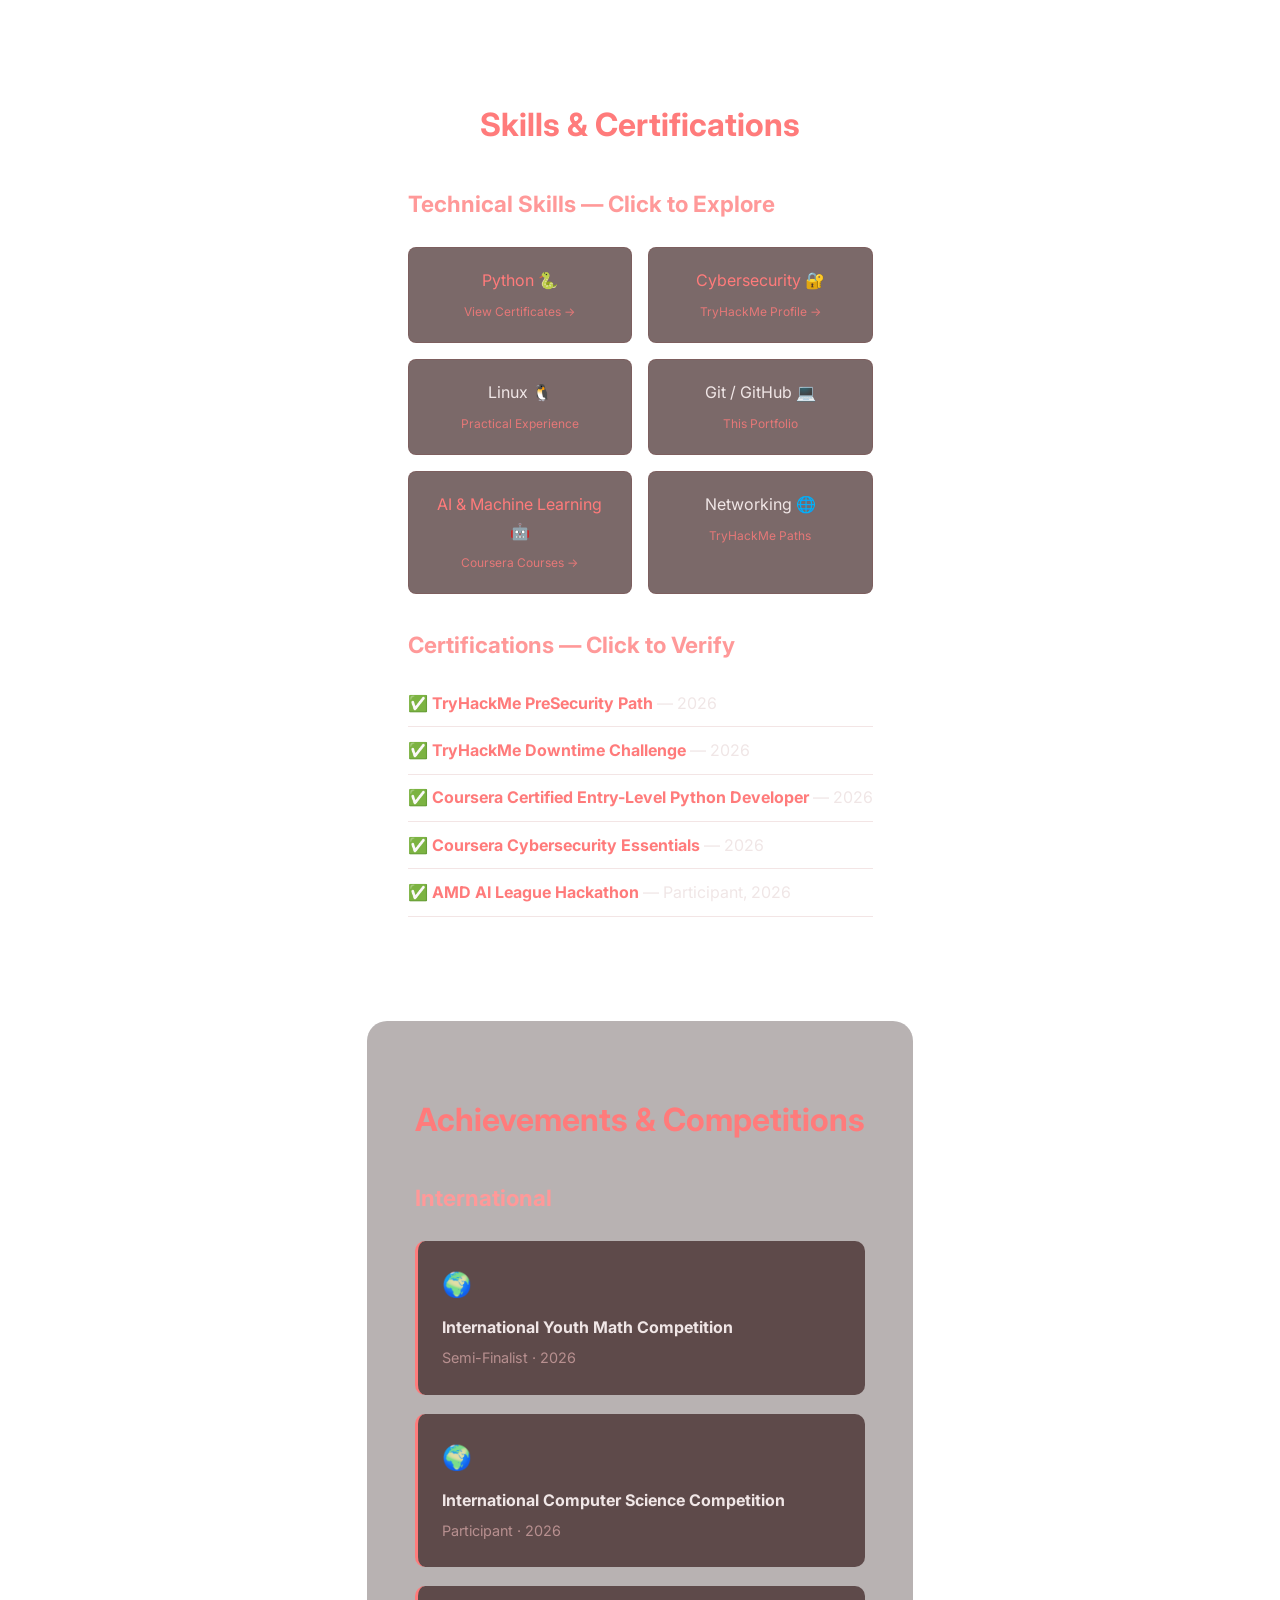
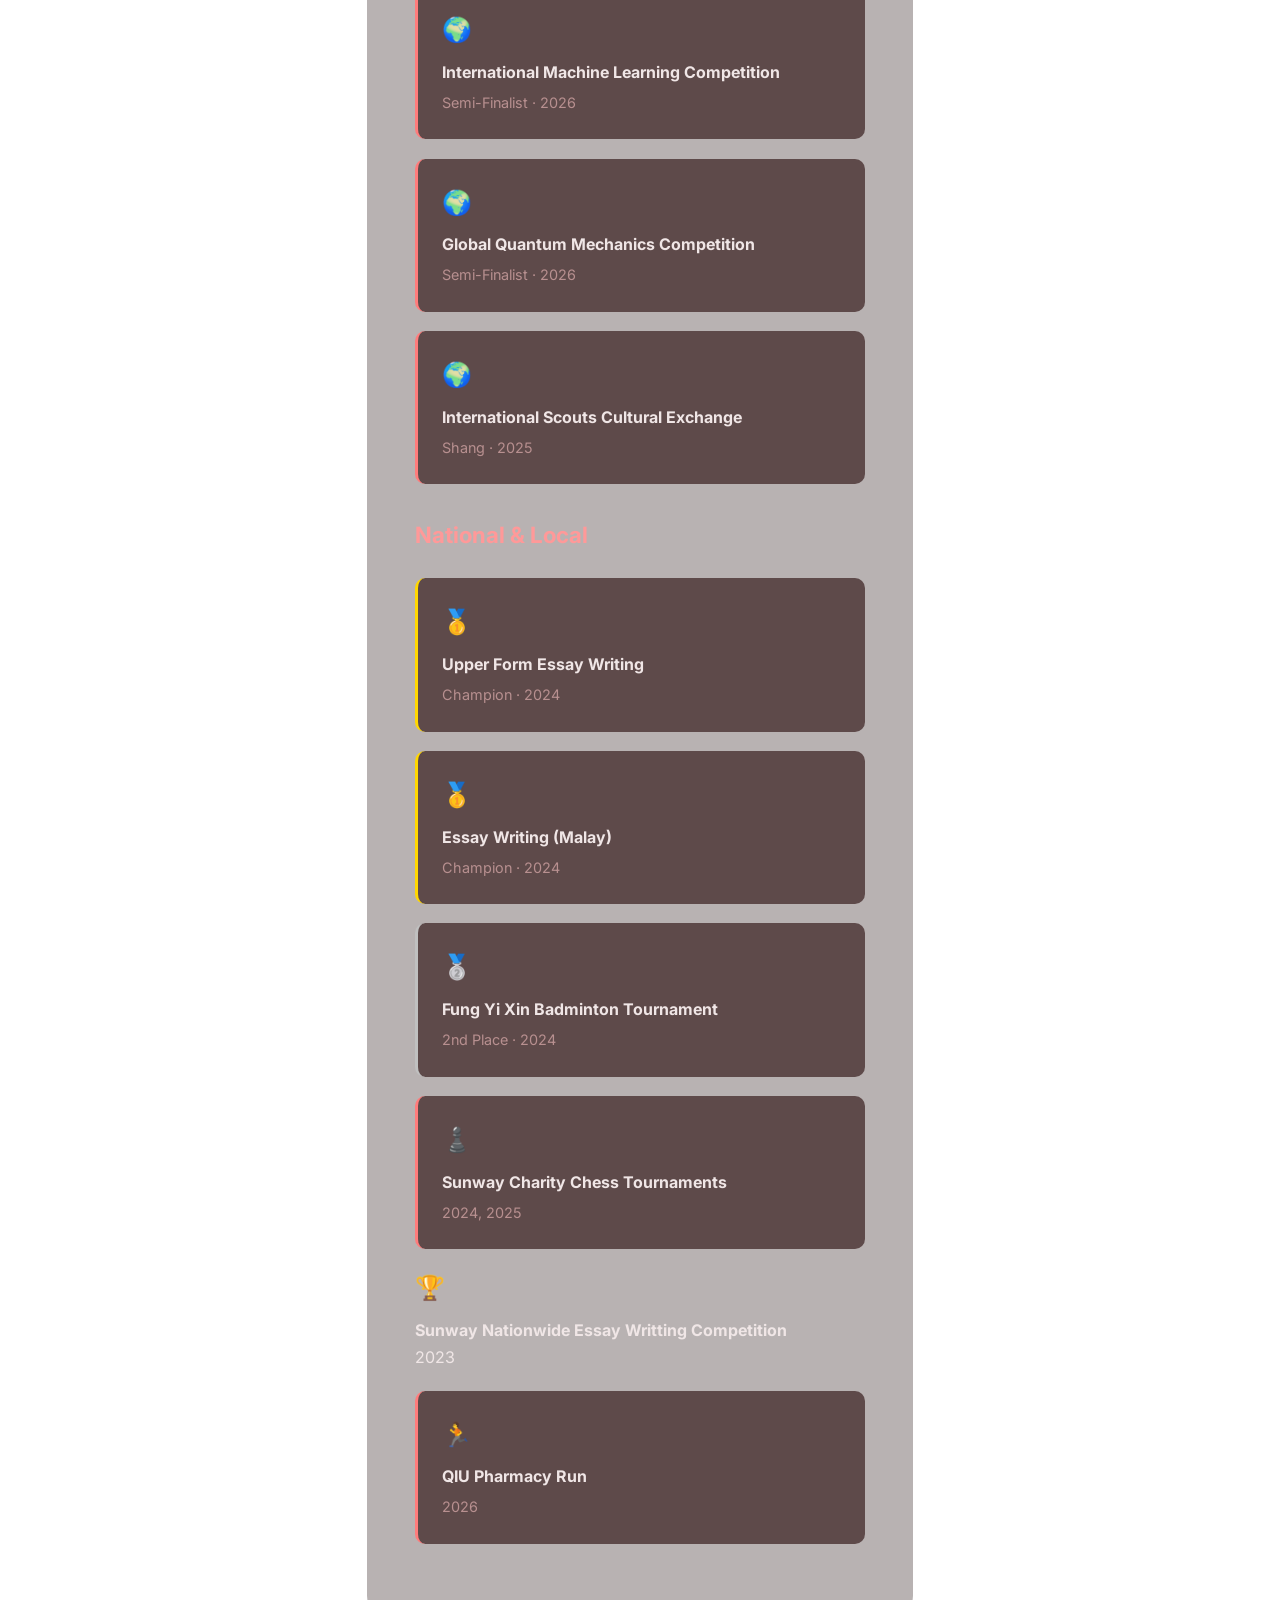
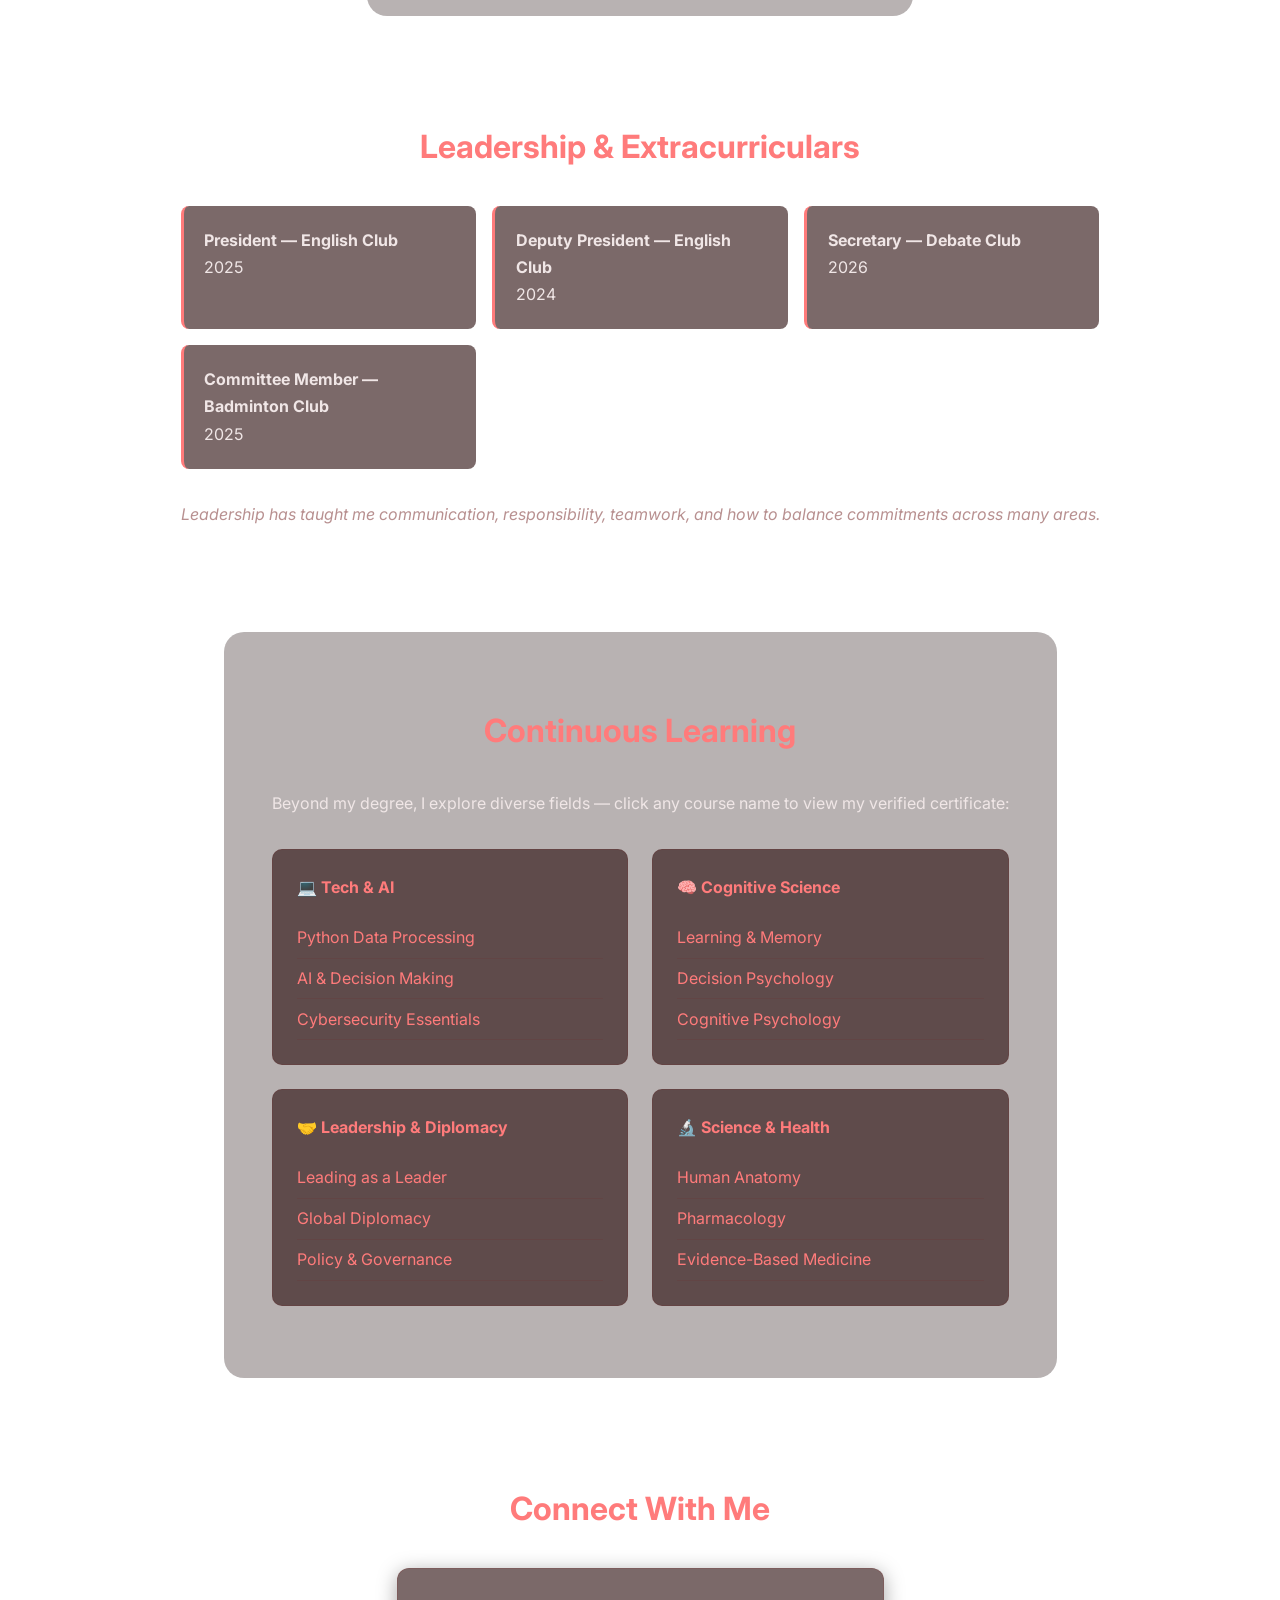
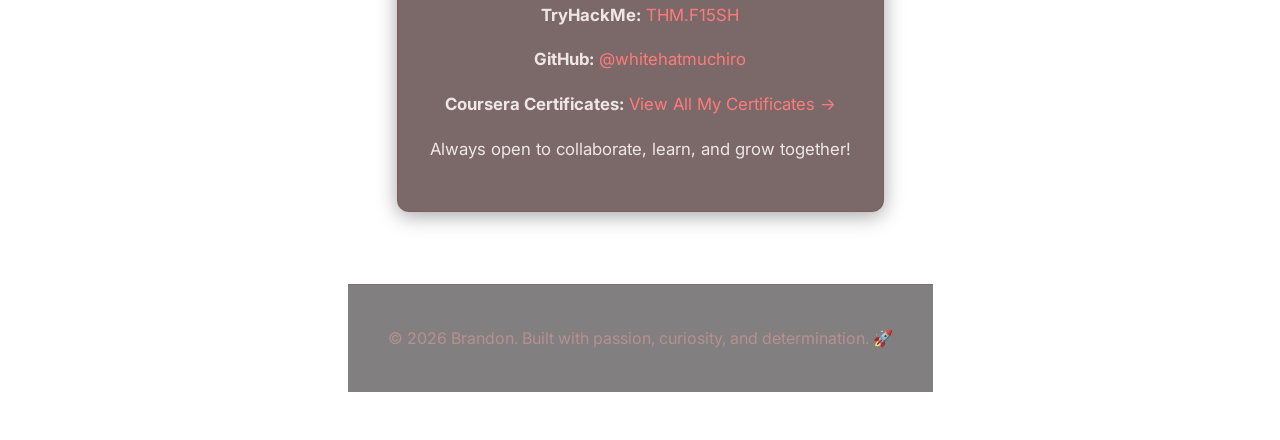
==== commit fb0fd9b7: "Update intro logo to simple STEM logo version Replaced the intro logo animation with a simple STEM l" ====
--- a/index.html
+++ b/index.html
@@ -10,37 +10,22 @@
 </head>
     
 <body>
-    <!-- Intro Logo Animation -->
-<div class="intro-overlay" id="introOverlay">
-  <div class="intro-logo-wrapper">
-    <svg class="intro-logo" viewBox="0 0 800 450">
-        <!-- Letters with Labels -->
-<!-- Science - S -->
-<text class="letter-s" x="150" y="260" font-size="100" font-weight="900" fill="#ff8800">S</text>
-<text class="label-s" x="135" y="330" font-size="14" fill="#ff8800" opacity="0">SCIENCE</text>
-
-<!-- Technology - T -->
-<text class="letter-t" x="365" y="340" font-size="100" font-weight="900" fill="#00ffcc">T</text>
-<text class="label-t" x="345" y="400" font-size="14" fill="#00ffcc" opacity="0">TECHNOLOGY</text>
-
-<!-- Engineering - E -->
-<text class="letter-e" x="555" y="260" font-size="100" font-weight="900" fill="#00ffcc">E</text>
-<text class="label-e" x="535" y="330" font-size="14" fill="#00ffcc" opacity="0">ENGINEERING</text>
-
-<!-- Mathematics - M -->
-<text class="letter-m" x="710" y="340" font-size="100" font-weight="900" fill="#ff8800">M</text>
-<text class="label-m" x="690" y="400" font-size="14" fill="#ff8800" opacity="0">MATHEMATICS</text>
+<!-- STEM Logo - Simple Version -->
+<div class="intro-logo-simple">
+  <svg viewBox="0 0 800 400">
+    <text x="150" y="250" font-size="90" font-weight="bold" fill="#ff8800">S</text>
+    <text x="360" y="320" font-size="90" font-weight="bold" fill="#00ffcc">T</text>
+    <text x="550" y="250" font-size="90" font-weight="bold" fill="#00ffcc">E</text>
+    <text x="700" y="320" font-size="90" font-weight="bold" fill="#ff8800">M</text>
     
-<path class="zig-zag-line" d="M130 245 L210 190 L290 290 L370 210 L450 270 L530 190 L610 290 L690 245"
-  stroke="#00ffcc"
-  stroke-width="3.5"
-  fill="none"
-  stroke-linecap="round"
-  stroke-linejoin="round"/>
-
-
-  <!-- Shine Effect -->
-  <div class="logo-shine"></div>
+    <text x="125" y="310" font-size="13" fill="#ff8800">SCIENCE</text>
+    <text x="330" y="380" font-size="13" fill="#00ffcc">TECHNOLOGY</text>
+    <text x="520" y="310" font-size="13" fill="#00ffcc">ENGINEERING</text>
+    <text x="670" y="380" font-size="13" fill="#ff8800">MATHEMATICS</text>
+    
+    <path d="M130 235 L210 180 L290 280 L370 200 L450 260 L530 180 L610 280 L690 235"
+      stroke="#00ffcc" stroke-width="3" fill="none" stroke-linecap="round"/>
+  </svg>
 </div>
 
 <!-- Main Website Content -->
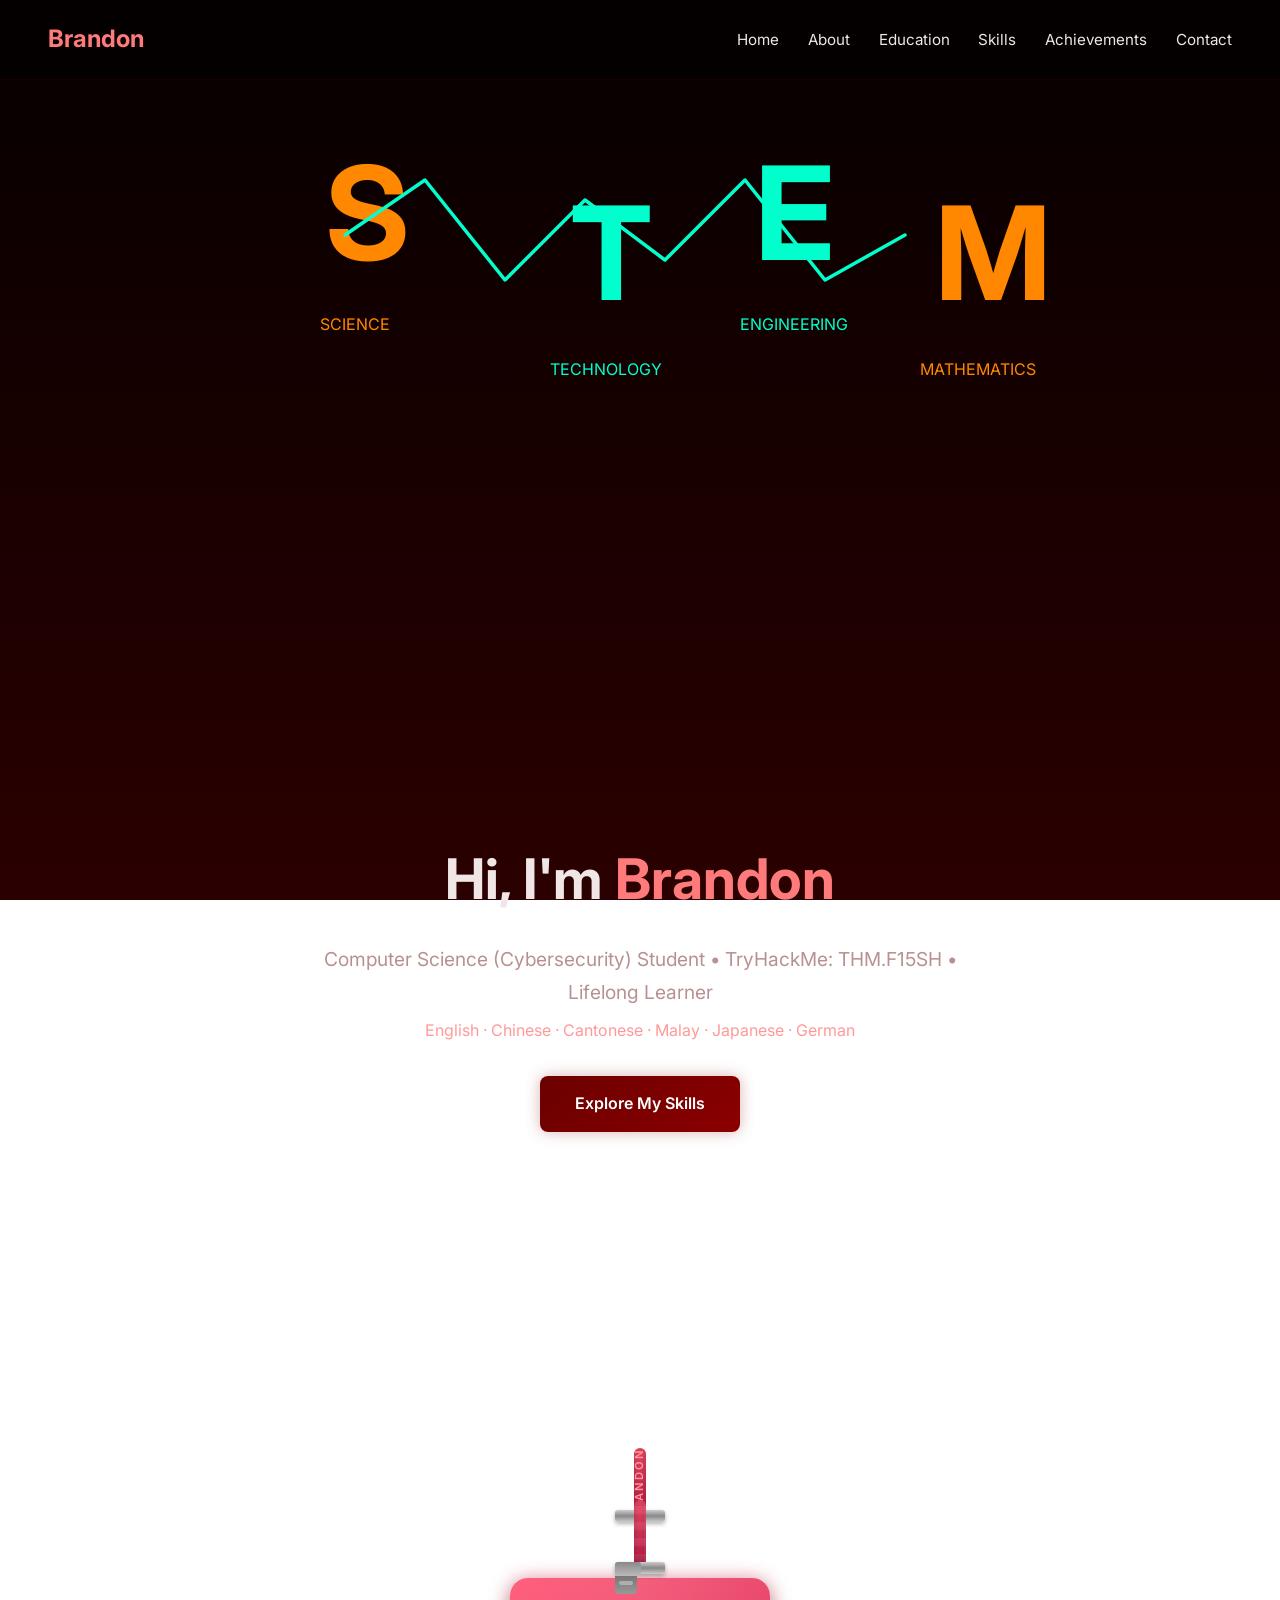
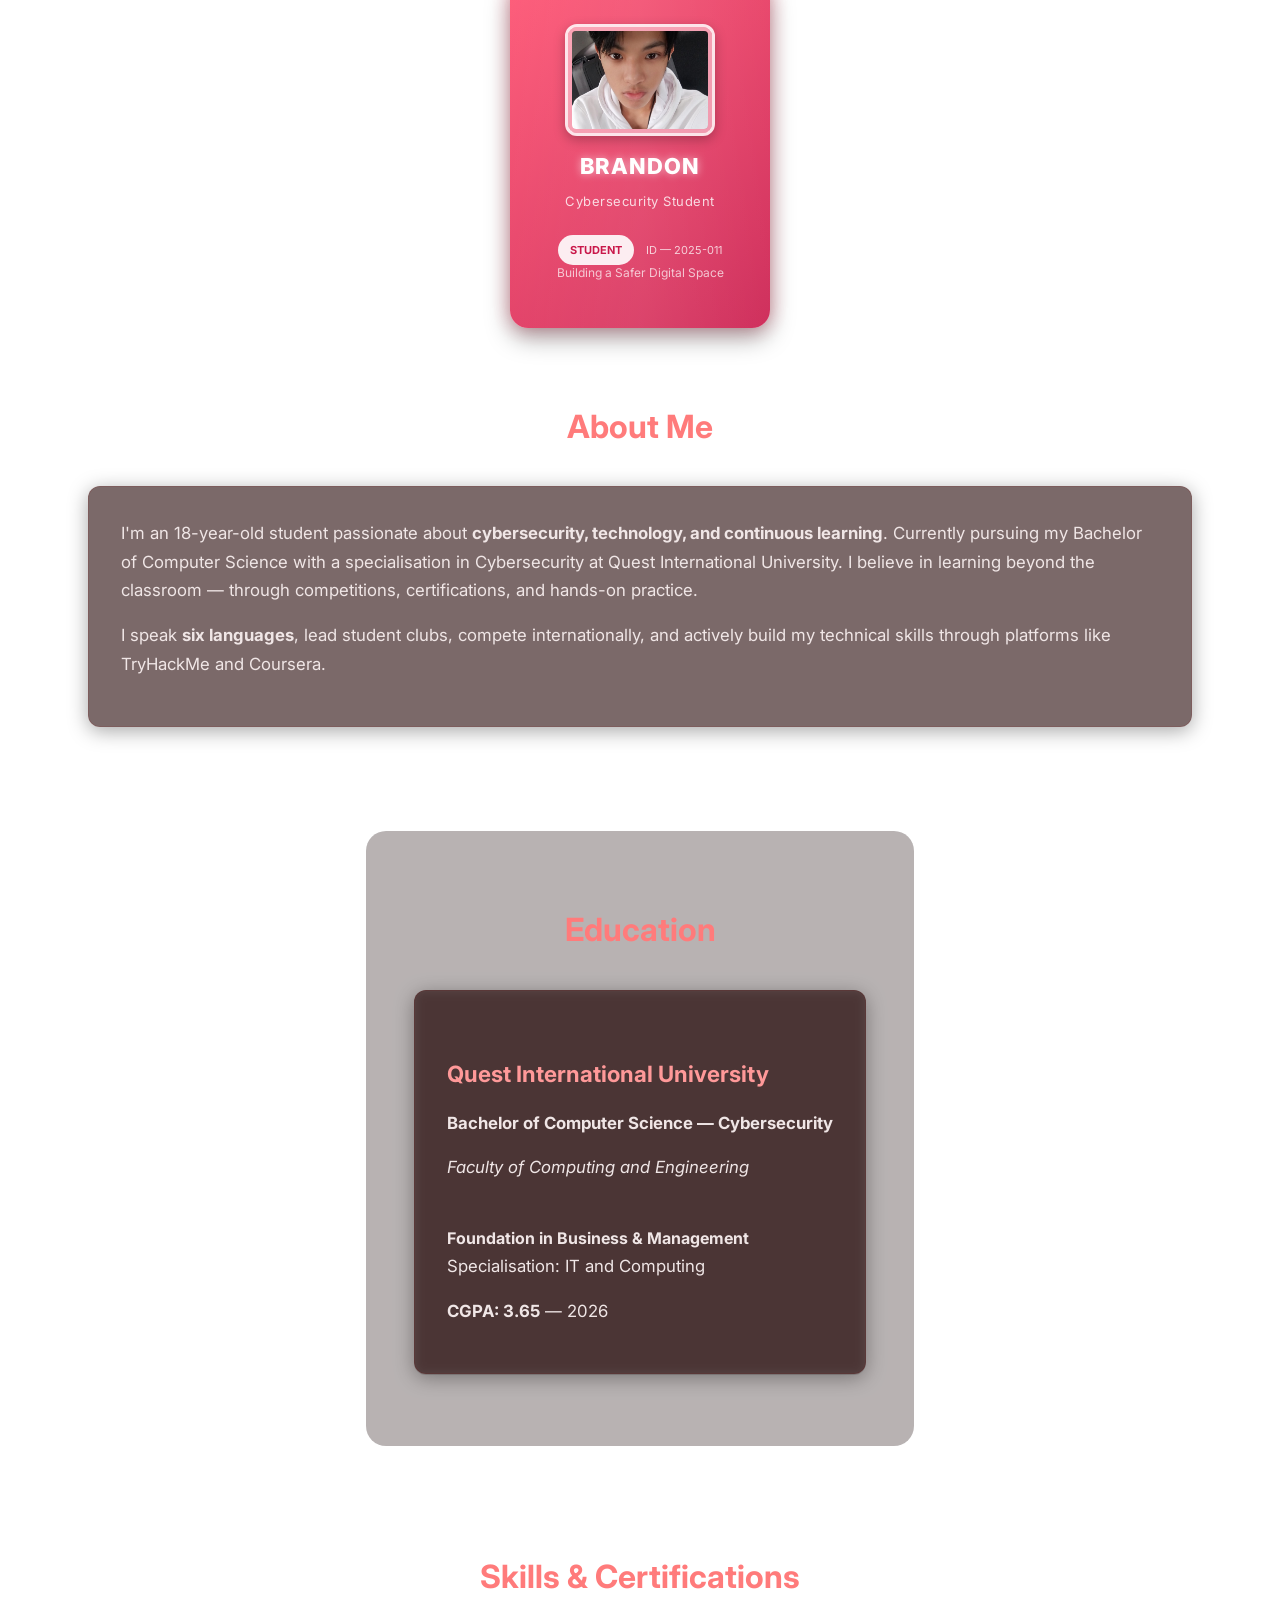
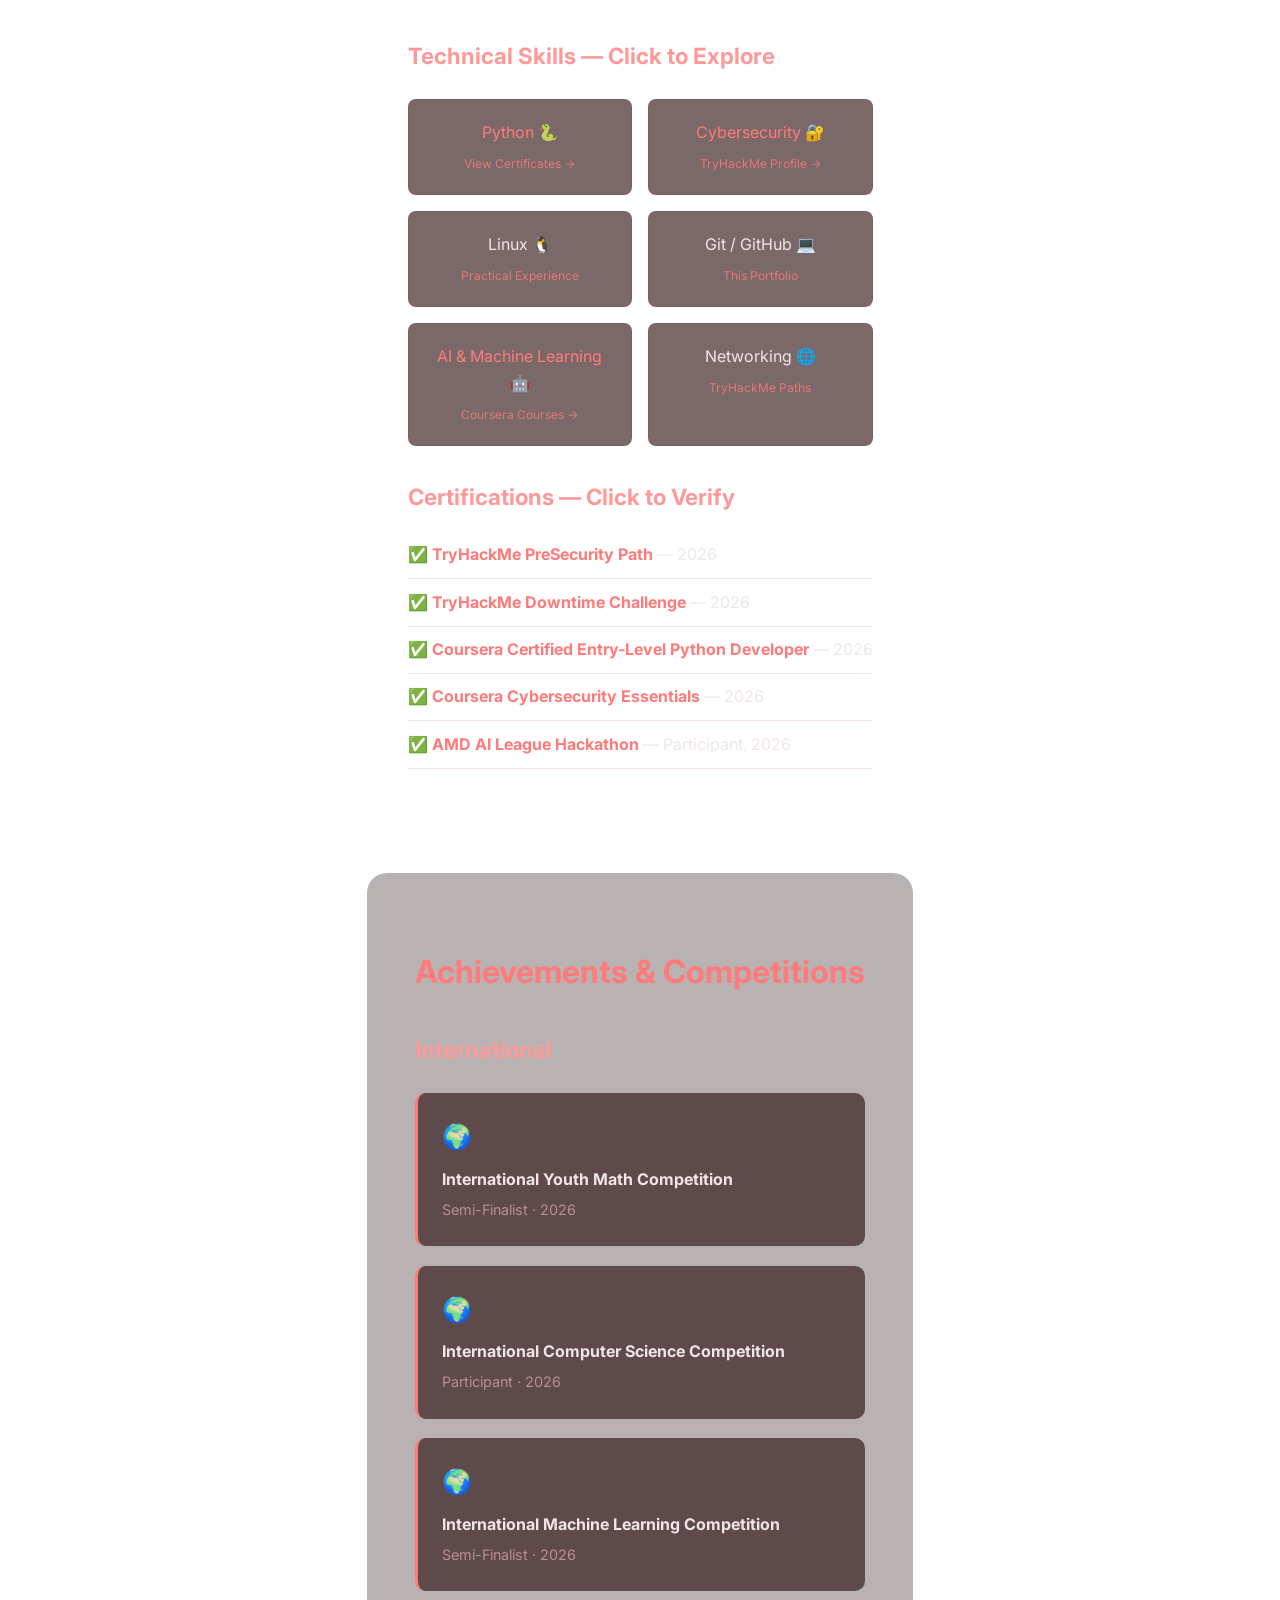
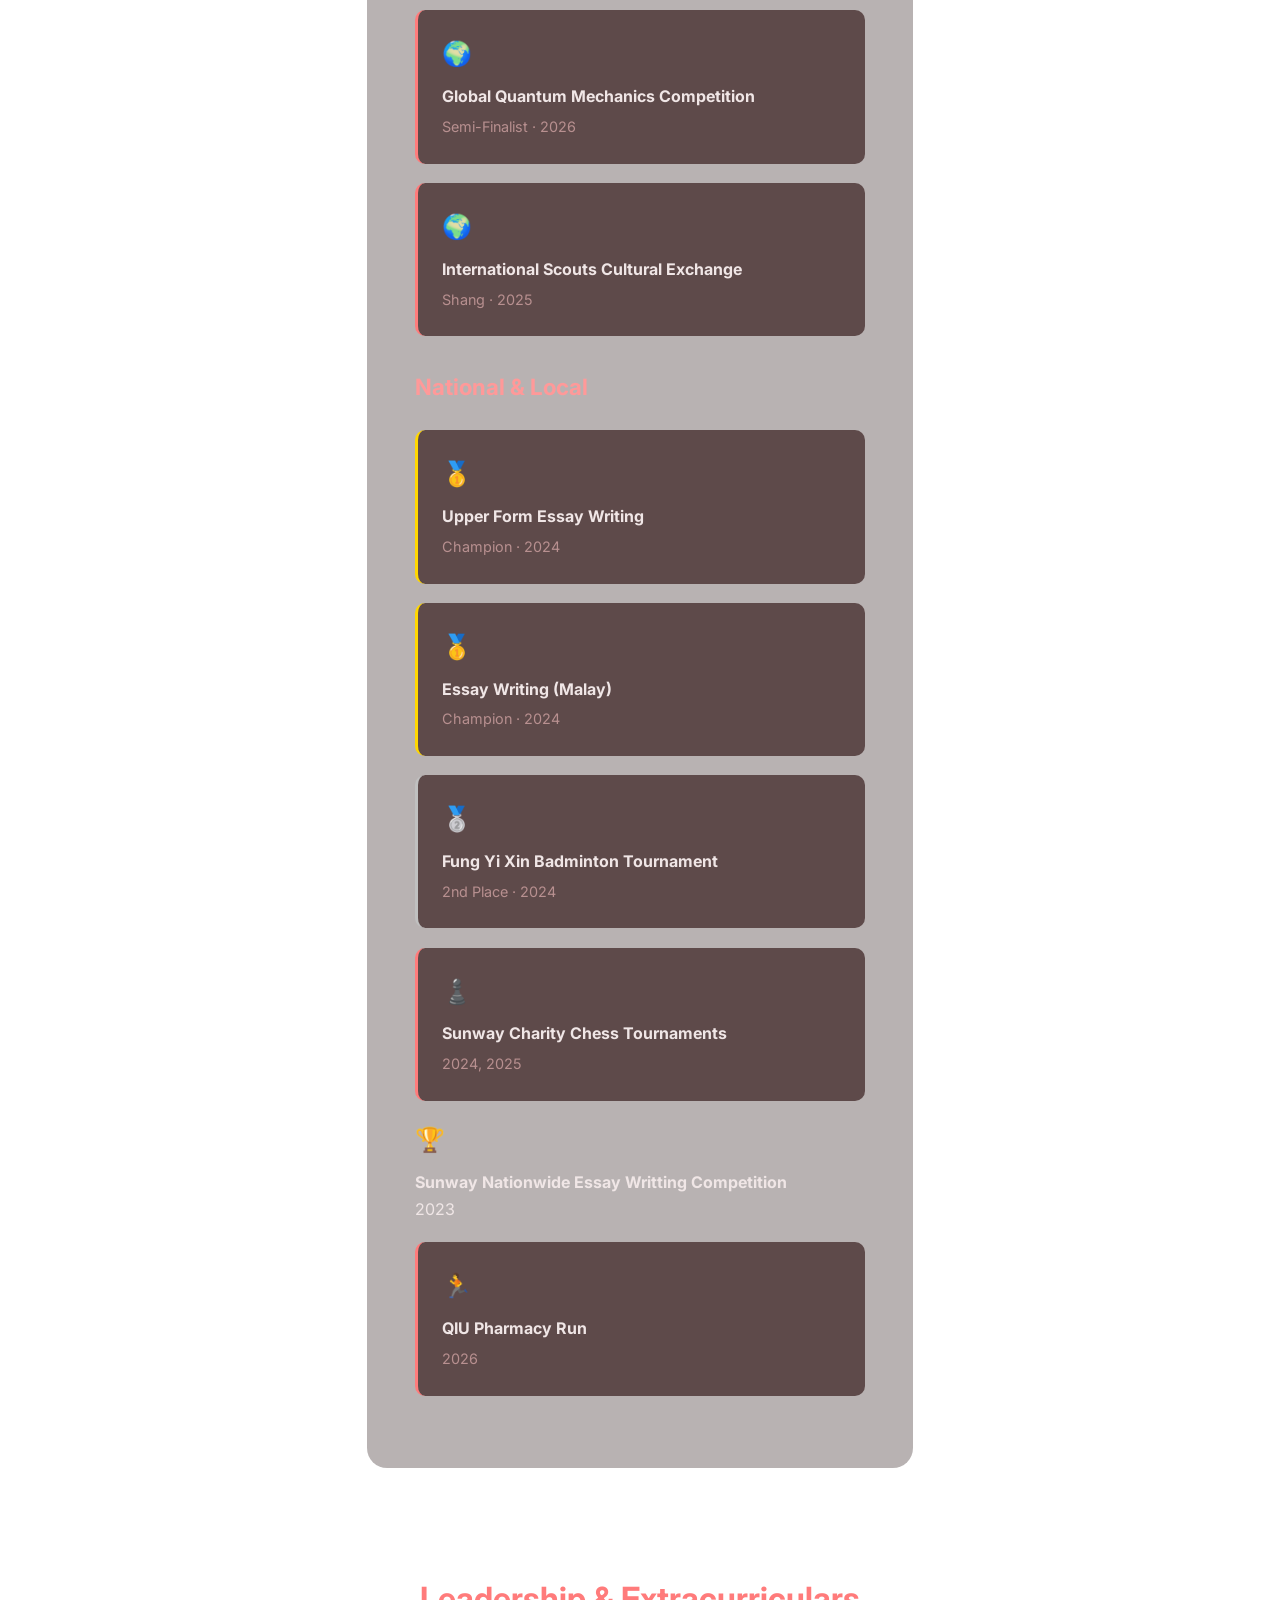
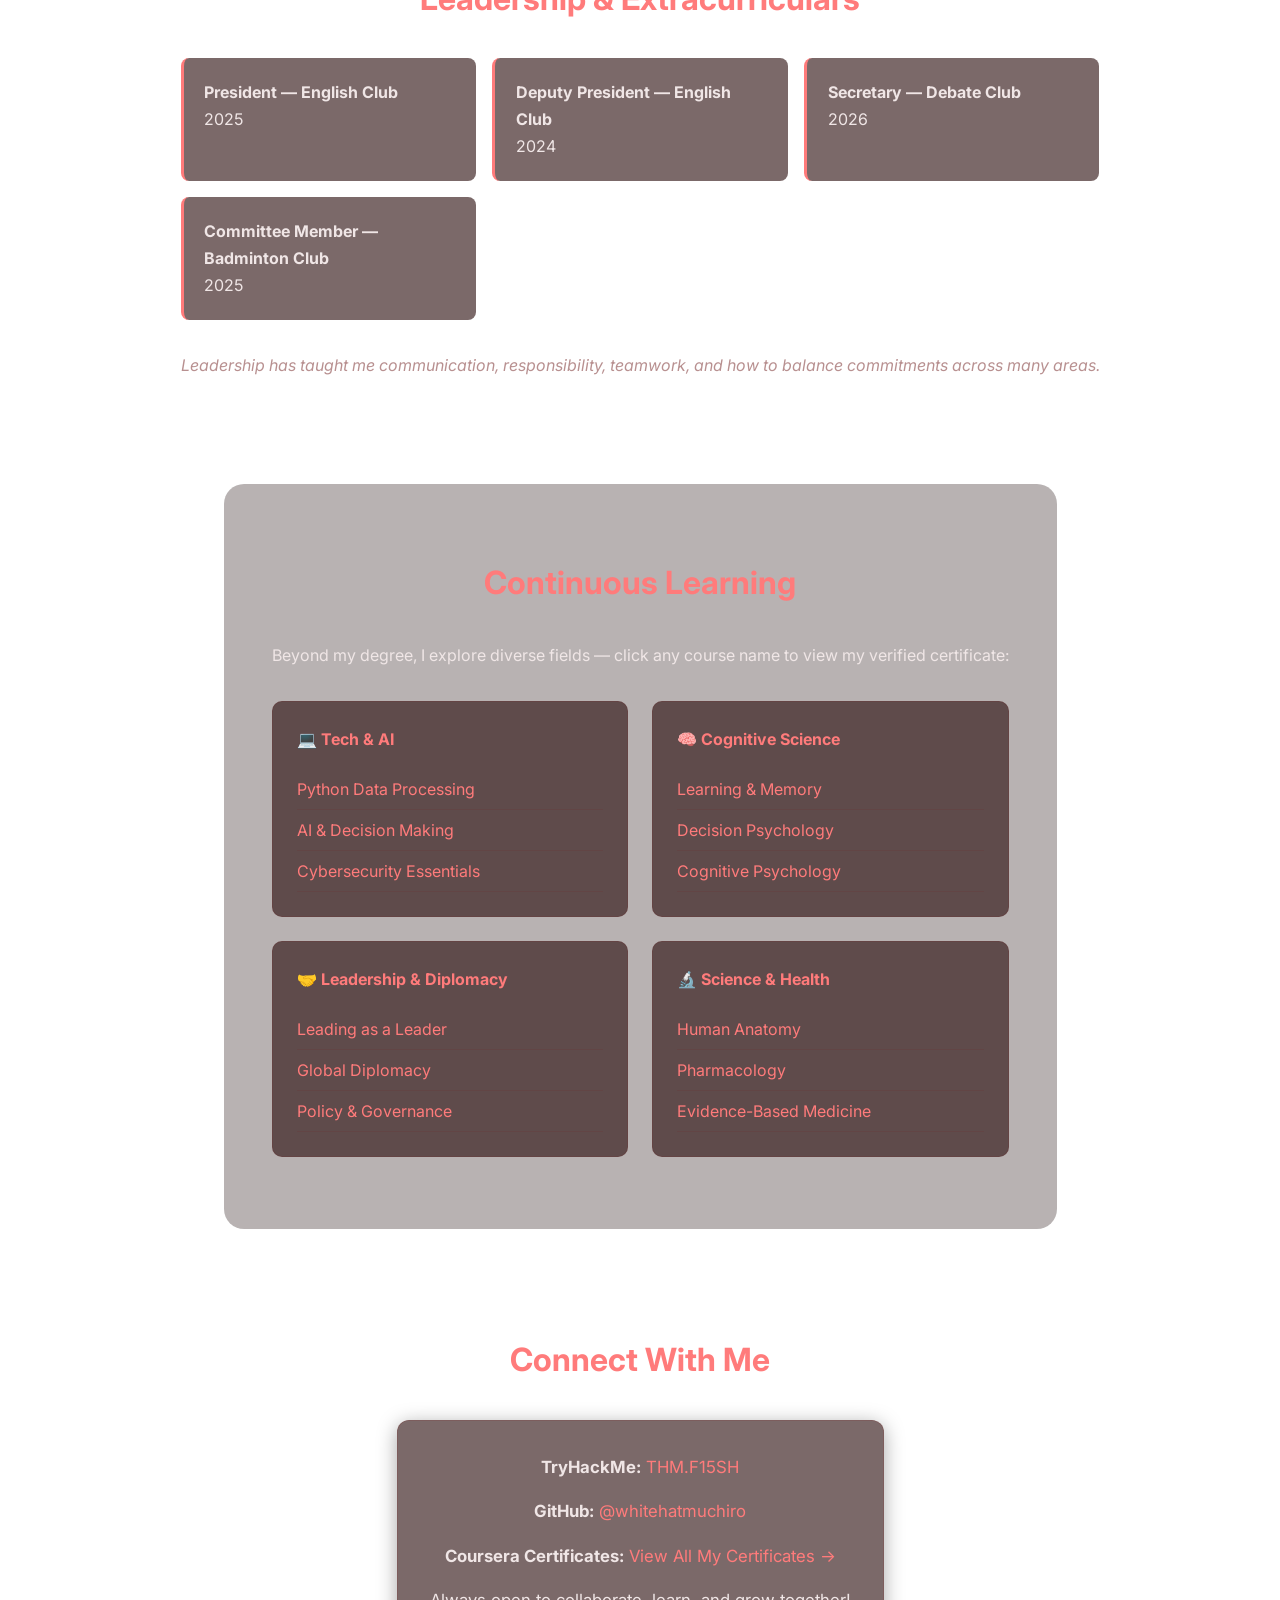
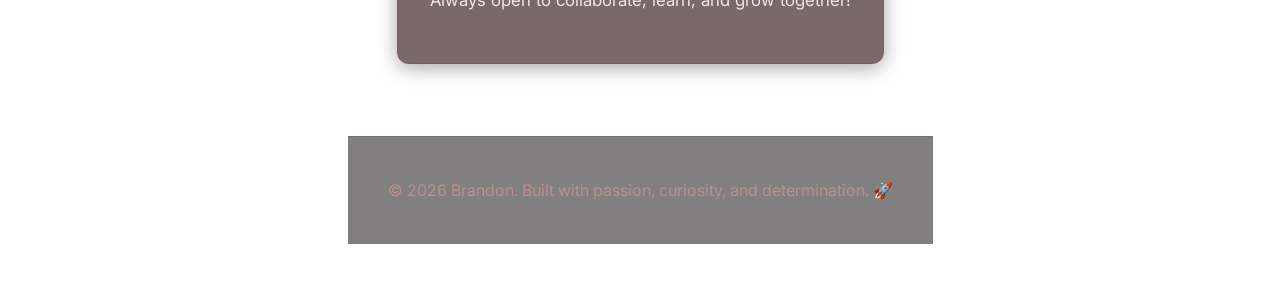
==== commit c94ef1a6: "Implement animated STEM logo with CSS and JS Added an animated STEM logo with CSS and JavaScript for" ====
--- a/index.html
+++ b/index.html
@@ -10,23 +10,129 @@
 </head>
     
 <body>
-<!-- STEM Logo - Simple Version -->
-<div class="intro-logo-simple">
-  <svg viewBox="0 0 800 400">
-    <text x="150" y="250" font-size="90" font-weight="bold" fill="#ff8800">S</text>
-    <text x="360" y="320" font-size="90" font-weight="bold" fill="#00ffcc">T</text>
-    <text x="550" y="250" font-size="90" font-weight="bold" fill="#00ffcc">E</text>
-    <text x="700" y="320" font-size="90" font-weight="bold" fill="#ff8800">M</text>
-    
-    <text x="125" y="310" font-size="13" fill="#ff8800">SCIENCE</text>
-    <text x="330" y="380" font-size="13" fill="#00ffcc">TECHNOLOGY</text>
-    <text x="520" y="310" font-size="13" fill="#00ffcc">ENGINEERING</text>
-    <text x="670" y="380" font-size="13" fill="#ff8800">MATHEMATICS</text>
-    
-    <path d="M130 235 L210 180 L290 280 L370 200 L450 260 L530 180 L610 280 L690 235"
-      stroke="#00ffcc" stroke-width="3" fill="none" stroke-linecap="round"/>
+<!-- STEM Logo - Animated, Non-Blocking Version -->
+<style>
+/* Container only for the STEM logo */
+.stem-logo-container {
+  position: relative;
+  width: 100%;
+  max-width: 850px;
+  margin: 0 auto;
+  text-align: center;
+  overflow: hidden;
+}
+
+.stem-logo-svg {
+  width: 100%;
+  height: auto;
+  display: block;
+}
+
+/* Initial state: letters hidden */
+.stem-letter {
+  opacity: 0;
+  transform: translateY(20px);
+  transition: opacity 0.8s ease, transform 0.8s ease;
+}
+
+.stem-letter.visible {
+  opacity: 1;
+  transform: translateY(0);
+}
+
+/* Initial state: labels hidden */
+.stem-label {
+  opacity: 0;
+  transition: opacity 0.6s ease;
+}
+
+.stem-label.visible {
+  opacity: 1;
+}
+
+/* Zig-zag line drawing animation */
+.stem-zig-zag {
+  stroke-dasharray: 1400;
+  stroke-dashoffset: 1400;
+  transition: stroke-dashoffset 2.5s ease-out;
+}
+
+.stem-zig-zag.draw {
+  stroke-dashoffset: 0;
+}
+
+/* Safety: no scroll locking, no overlay, no pointer-events blocking */
+.stem-logo-container,
+.stem-logo-svg,
+.stem-letter,
+.stem-label,
+.stem-zig-zag {
+  pointer-events: none;
+}
+</style>
+
+<div class="stem-logo-container">
+  <svg class="stem-logo-svg" viewBox="0 0 850 500" xmlns="http://www.w3.org/2000/svg">
+    <!-- Letters -->
+    <text class="stem-letter" x="110" y="260" font-size="130" font-weight="bold" fill="#ff8800">S</text>
+    <text class="stem-letter" x="355" y="300" font-size="130" font-weight="bold" fill="#00ffcc">T</text>
+    <text class="stem-letter" x="540" y="260" font-size="130" font-weight="bold" fill="#00ffcc">E</text>
+    <text class="stem-letter" x="720" y="300" font-size="130" font-weight="bold" fill="#ff8800">M</text>
+
+    <!-- Labels -->
+    <text class="stem-label" x="105" y="330" font-size="16" fill="#ff8800">SCIENCE</text>
+    <text class="stem-label" x="335" y="375" font-size="16" fill="#00ffcc">TECHNOLOGY</text>
+    <text class="stem-label" x="525" y="330" font-size="16" fill="#00ffcc">ENGINEERING</text>
+    <text class="stem-label" x="705" y="375" font-size="16" fill="#ff8800">MATHEMATICS</text>
+
+    <!-- Zig-zag line -->
+    <path class="stem-zig-zag"
+      d="M130 235 
+         L210 180 
+         L290 280 
+         L370 200 
+         L450 260 
+         L530 180 
+         L610 280 
+         L690 235"
+      stroke="#00ffcc"
+      stroke-width="3.5"
+      fill="none"
+      stroke-linecap="round"
+      stroke-linejoin="round"/>
   </svg>
 </div>
+
+<script>
+document.addEventListener('DOMContentLoaded', function () {
+  const zigZag = document.querySelector('.stem-zig-zag');
+  const letters = document.querySelectorAll('.stem-letter');
+  const labels = document.querySelectorAll('.stem-label');
+
+  // Reset in case of page refresh
+  zigZag.classList.remove('draw');
+  letters.forEach(el => el.classList.remove('visible'));
+  labels.forEach(el => el.classList.remove('visible'));
+
+  // Start line draw
+  setTimeout(() => {
+    zigZag.classList.add('draw');
+  }, 300);
+
+  // Show letters one by one after line reaches their position
+  setTimeout(() => letters[0].classList.add('visible'), 500);
+  setTimeout(() => letters[1].classList.add('visible'), 1000);
+  setTimeout(() => letters[2].classList.add('visible'), 1500);
+  setTimeout(() => letters[3].classList.add('visible'), 2000);
+
+  // Show labels shortly after each letter
+  setTimeout(() => labels[0].classList.add('visible'), 800);
+  setTimeout(() => labels[1].classList.add('visible'), 1300);
+  setTimeout(() => labels[2].classList.add('visible'), 1800);
+  setTimeout(() => labels[3].classList.add('visible'), 2300);
+});
+</script>
+
 
 <!-- Main Website Content -->
 <div class="main-content" id="mainContent">
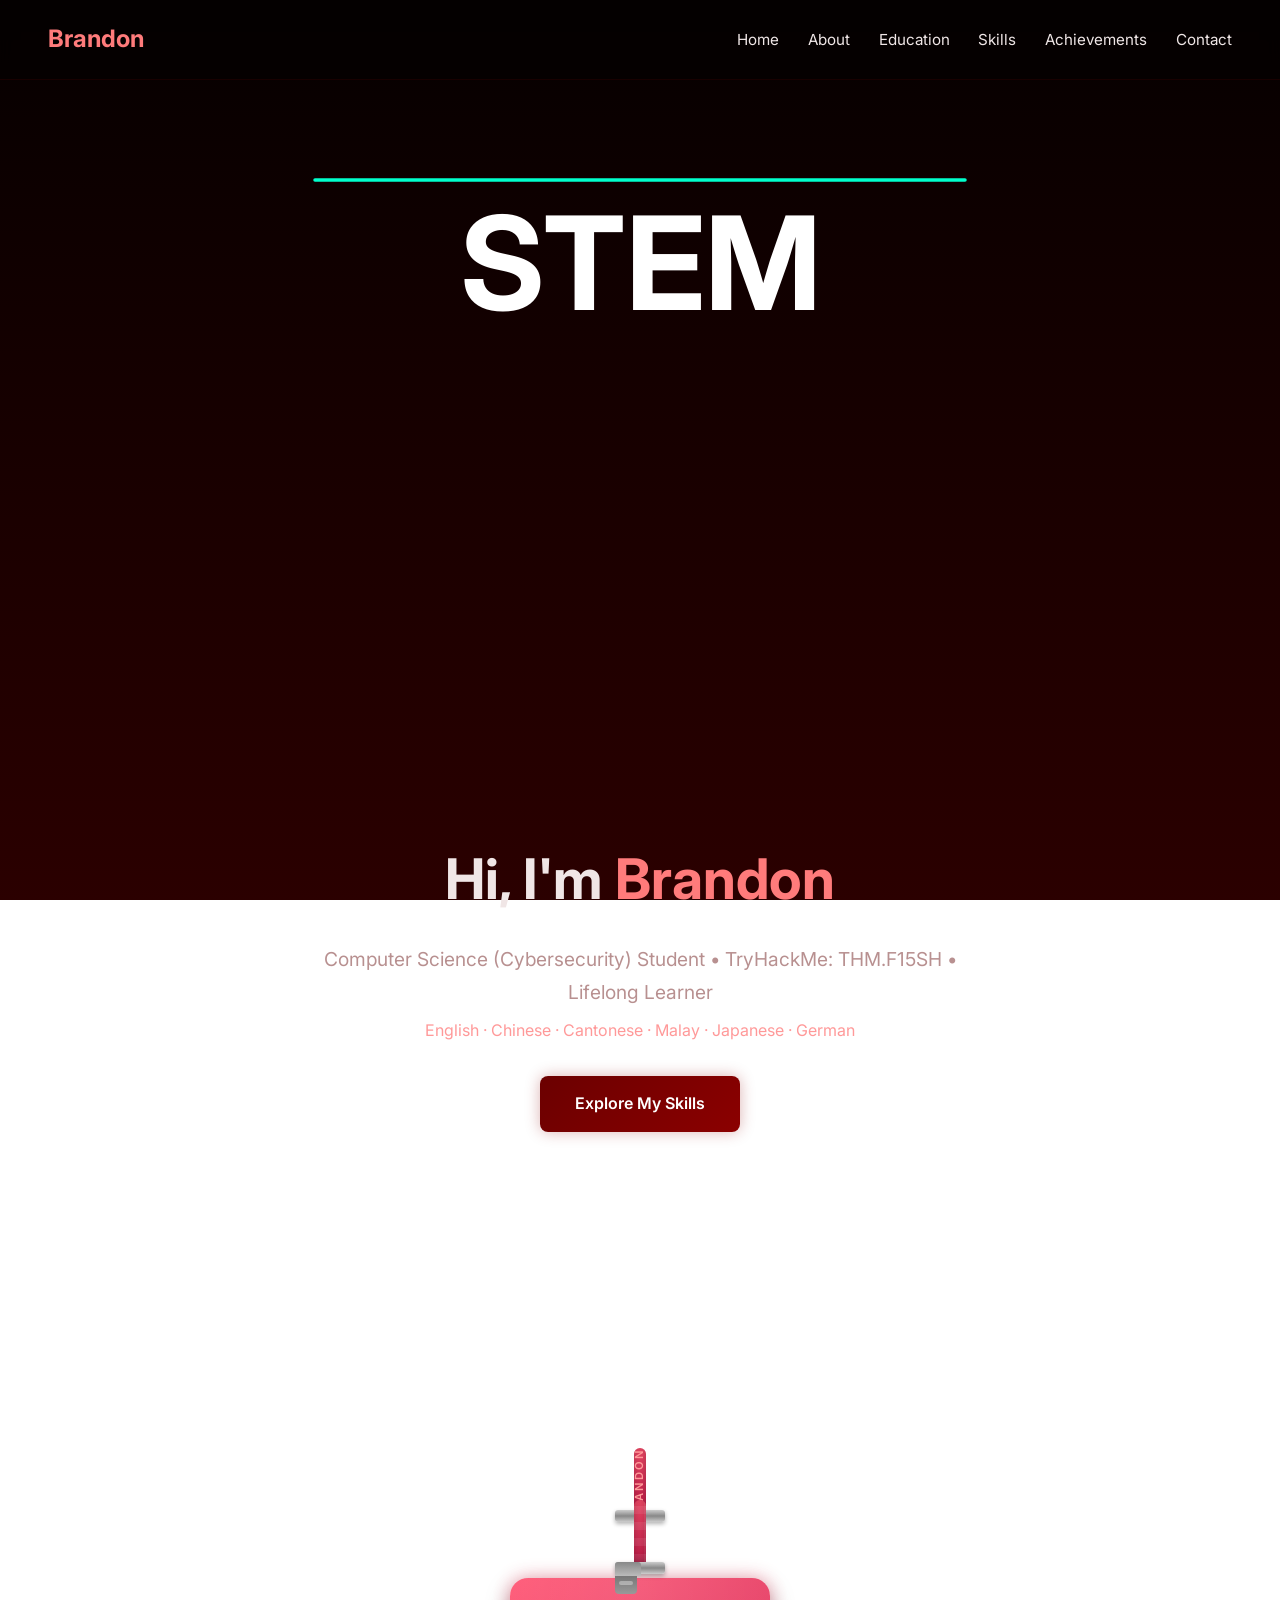
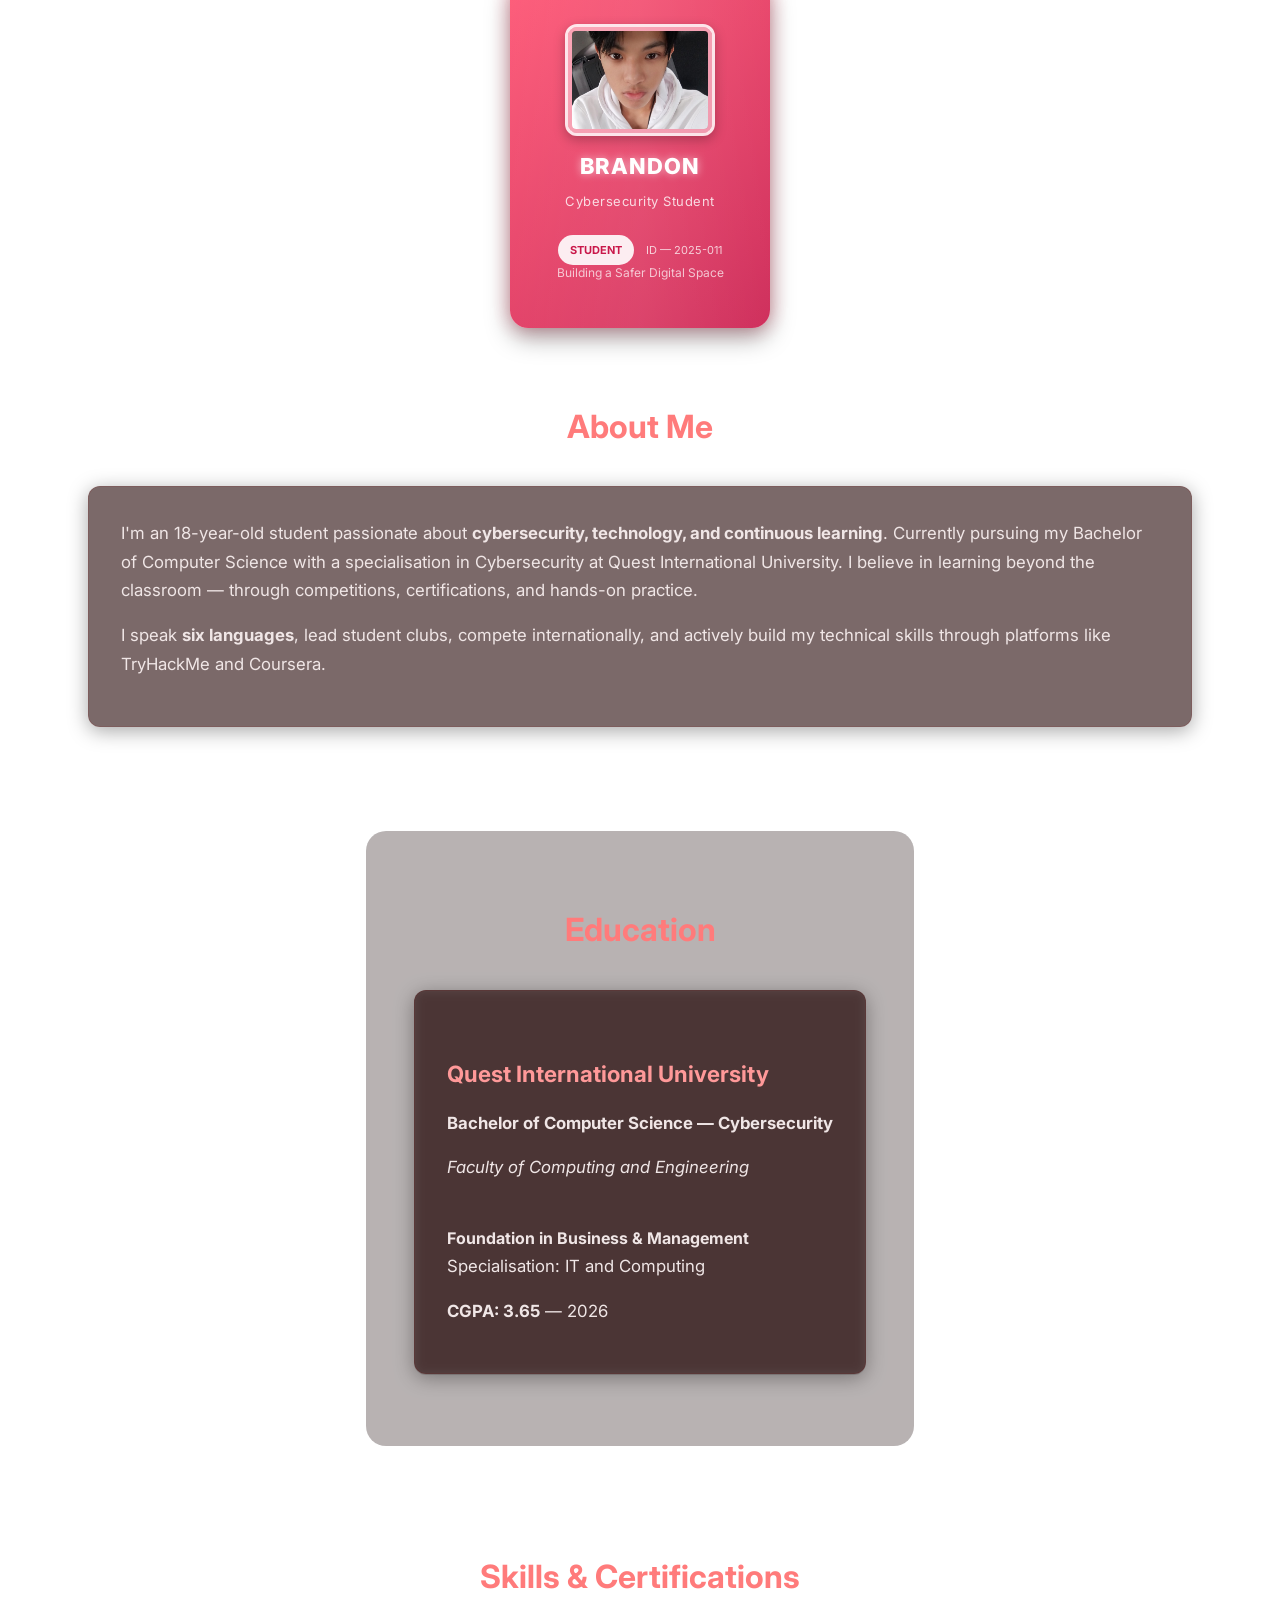
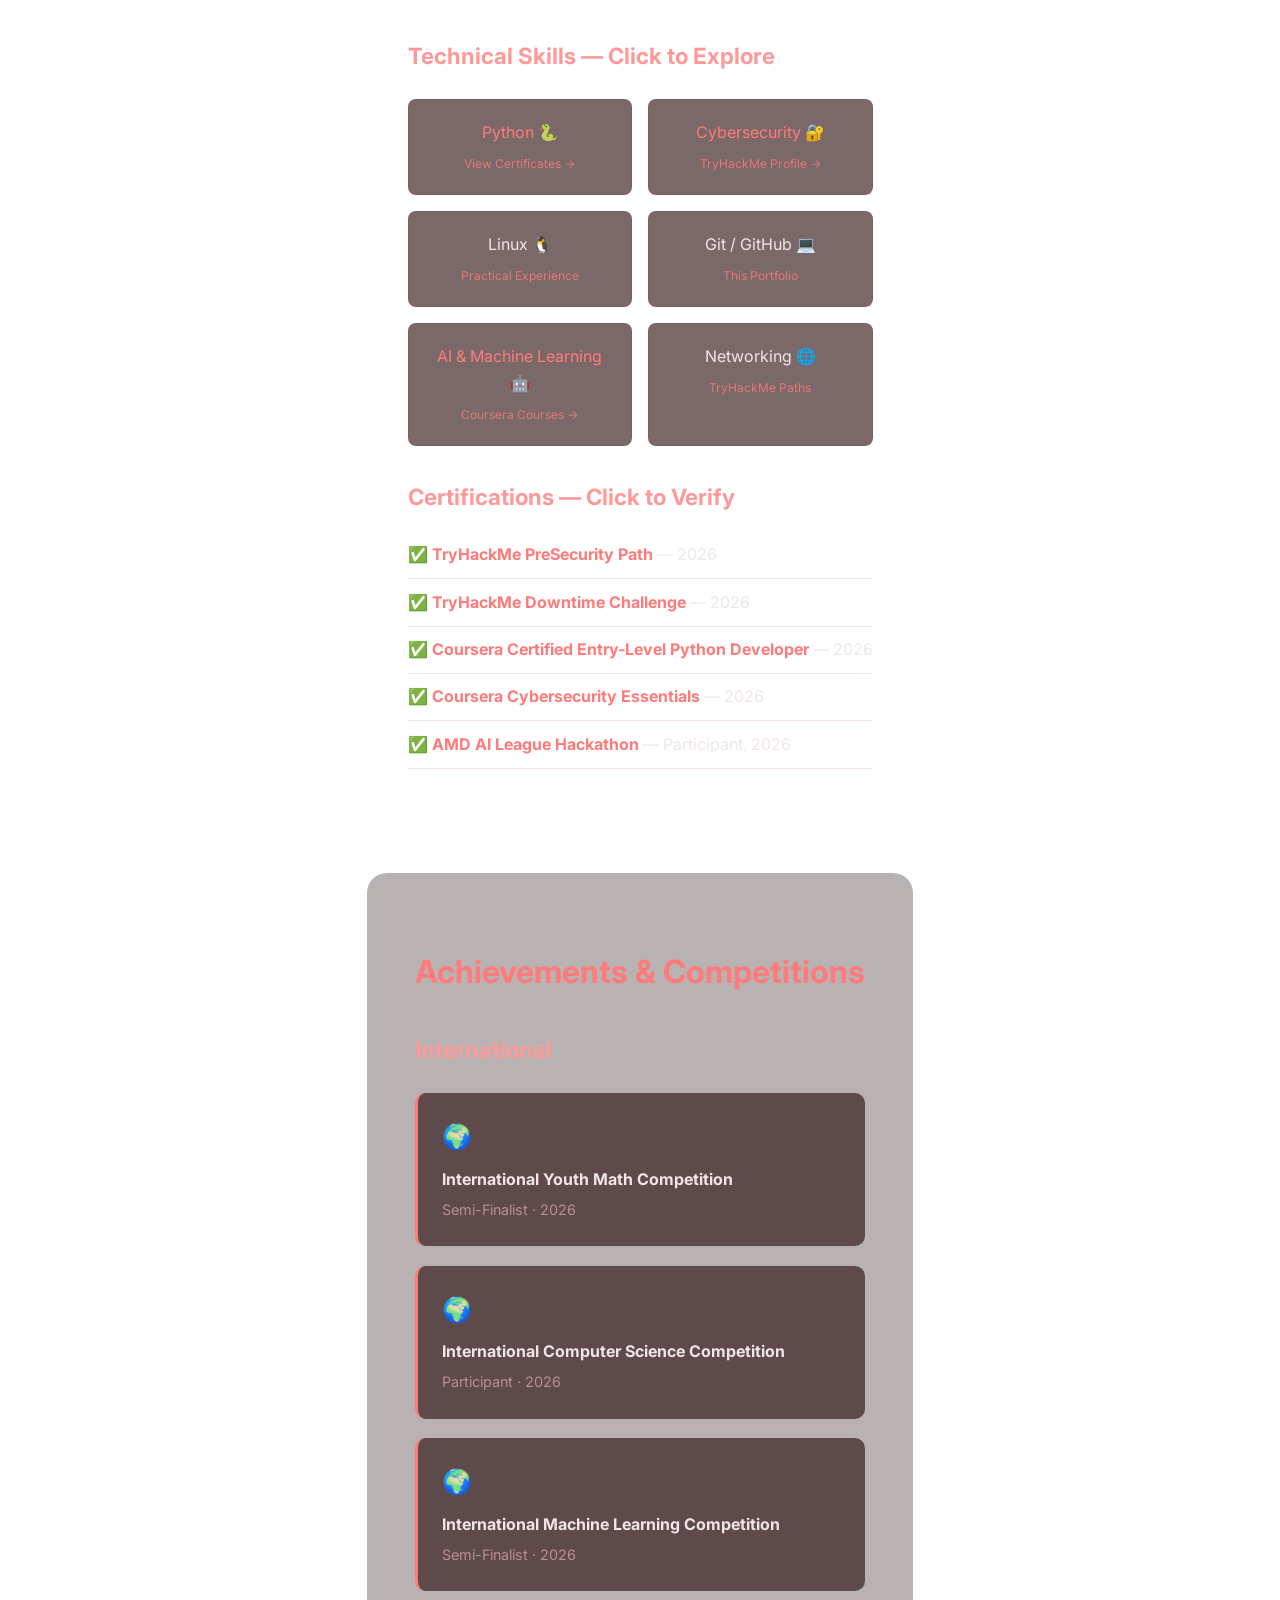
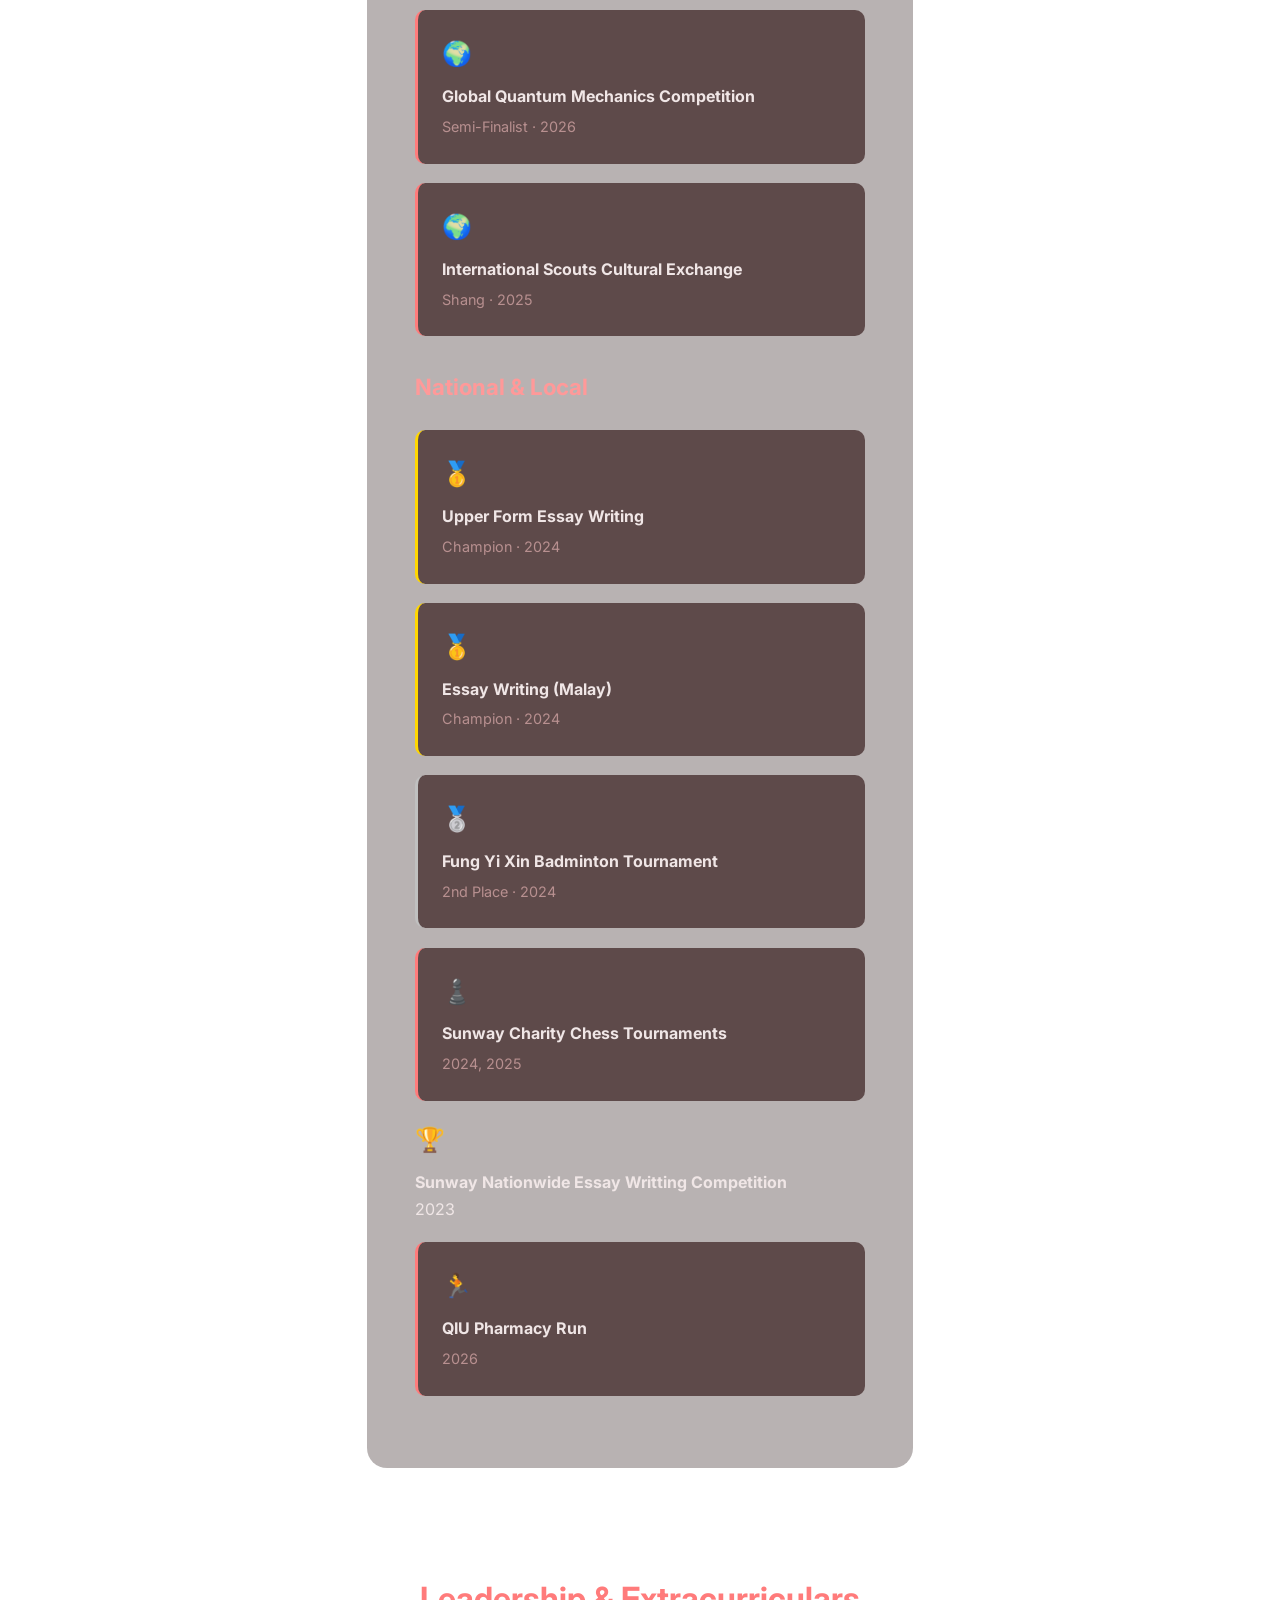
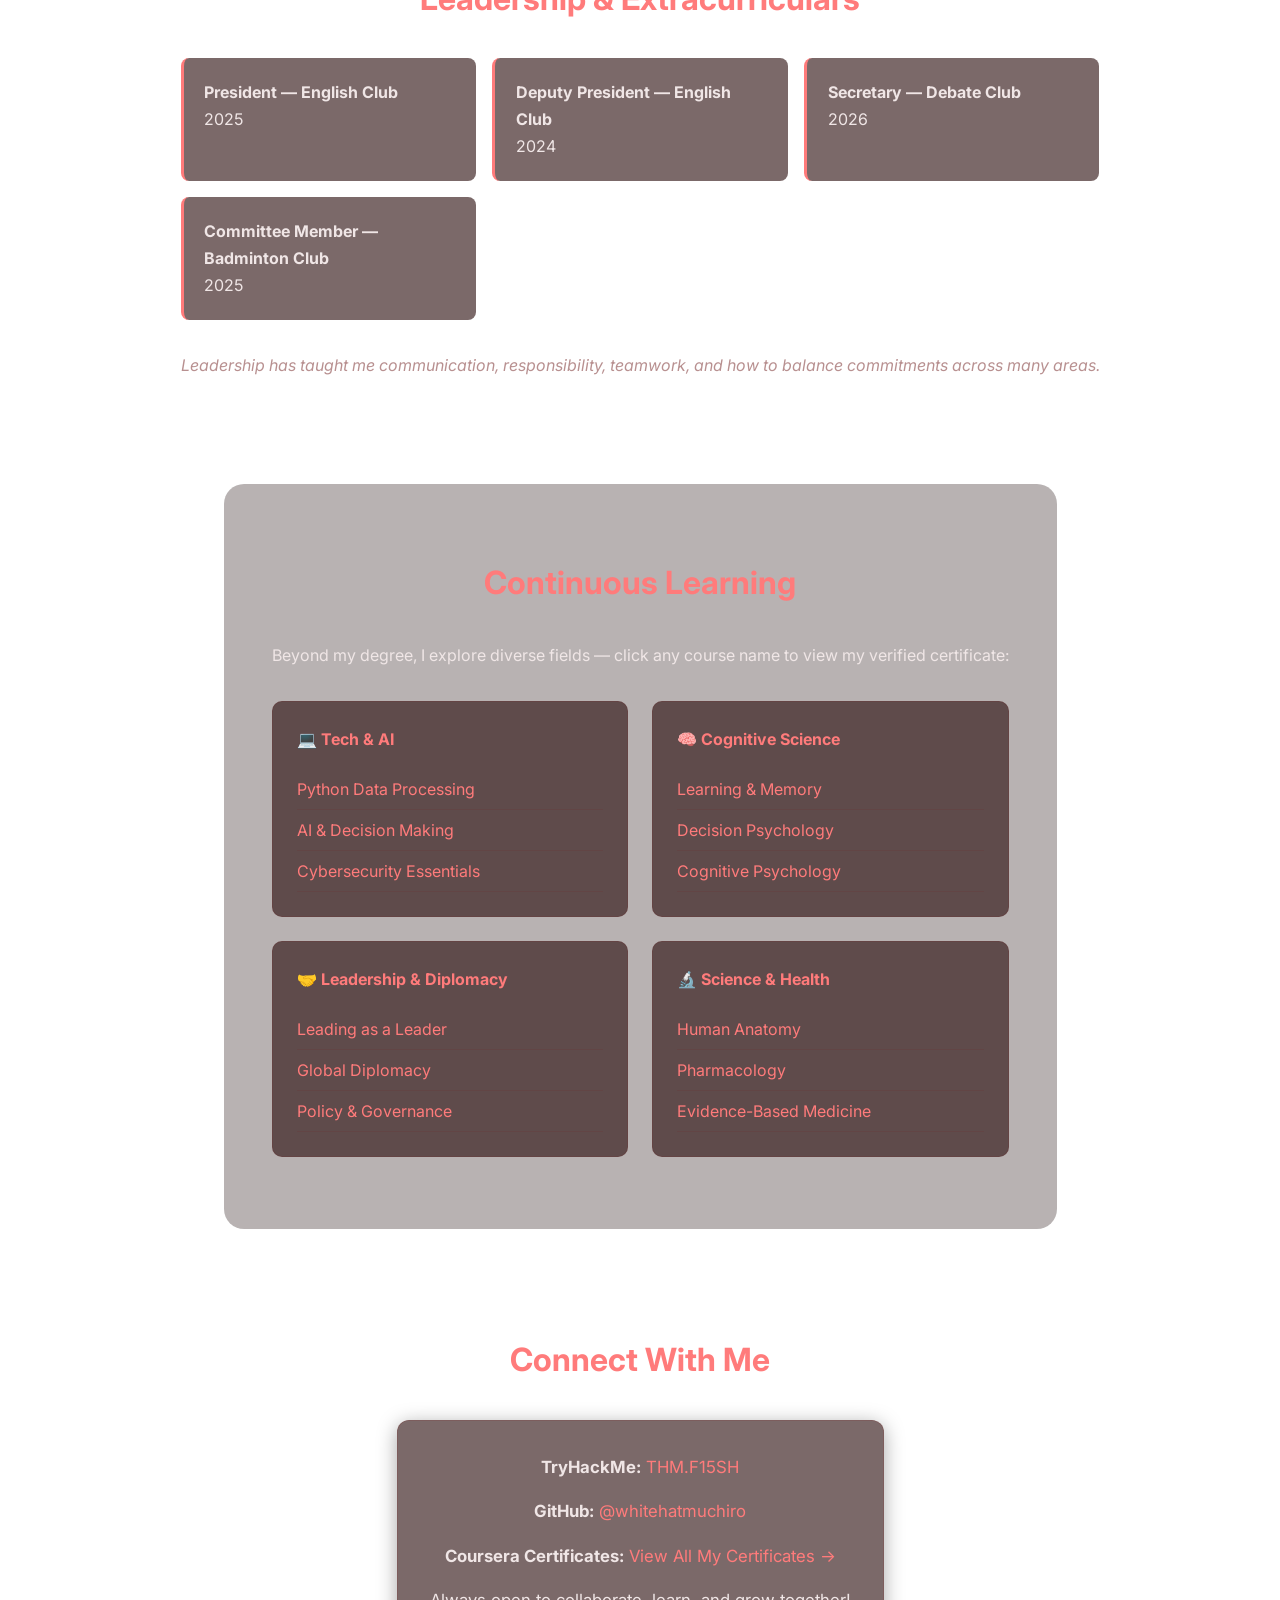
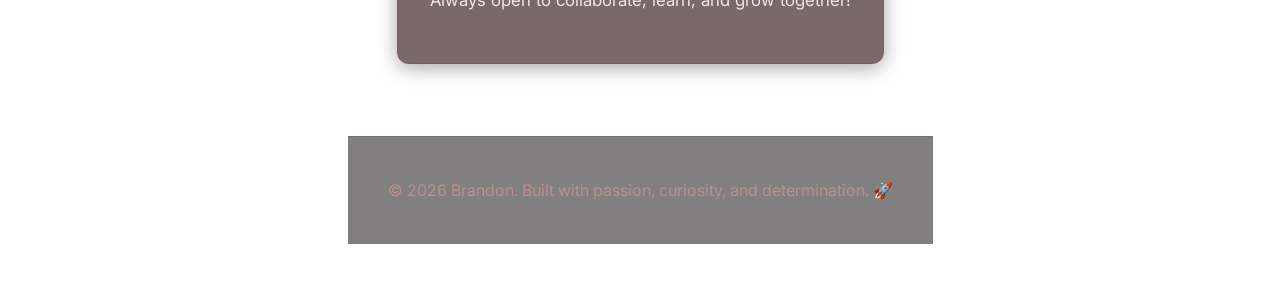
==== commit f6405c44: "Replace animated STEM logo with static SVG" ====
--- a/index.html
+++ b/index.html
@@ -10,128 +10,24 @@
 </head>
     
 <body>
-<!-- STEM Logo - Animated, Non-Blocking Version -->
-<style>
-/* Container only for the STEM logo */
-.stem-logo-container {
-  position: relative;
-  width: 100%;
-  max-width: 850px;
-  margin: 0 auto;
-  text-align: center;
-  overflow: hidden;
-}
-
-.stem-logo-svg {
-  width: 100%;
-  height: auto;
-  display: block;
-}
-
-/* Initial state: letters hidden */
-.stem-letter {
-  opacity: 0;
-  transform: translateY(20px);
-  transition: opacity 0.8s ease, transform 0.8s ease;
-}
-
-.stem-letter.visible {
-  opacity: 1;
-  transform: translateY(0);
-}
-
-/* Initial state: labels hidden */
-.stem-label {
-  opacity: 0;
-  transition: opacity 0.6s ease;
-}
-
-.stem-label.visible {
-  opacity: 1;
-}
-
-/* Zig-zag line drawing animation */
-.stem-zig-zag {
-  stroke-dasharray: 1400;
-  stroke-dashoffset: 1400;
-  transition: stroke-dashoffset 2.5s ease-out;
-}
-
-.stem-zig-zag.draw {
-  stroke-dashoffset: 0;
-}
-
-/* Safety: no scroll locking, no overlay, no pointer-events blocking */
-.stem-logo-container,
-.stem-logo-svg,
-.stem-letter,
-.stem-label,
-.stem-zig-zag {
-  pointer-events: none;
-}
-</style>
-
-<div class="stem-logo-container">
-  <svg class="stem-logo-svg" viewBox="0 0 850 500" xmlns="http://www.w3.org/2000/svg">
-    <!-- Letters -->
-    <text class="stem-letter" x="110" y="260" font-size="130" font-weight="bold" fill="#ff8800">S</text>
-    <text class="stem-letter" x="355" y="300" font-size="130" font-weight="bold" fill="#00ffcc">T</text>
-    <text class="stem-letter" x="540" y="260" font-size="130" font-weight="bold" fill="#00ffcc">E</text>
-    <text class="stem-letter" x="720" y="300" font-size="130" font-weight="bold" fill="#ff8800">M</text>
-
-    <!-- Labels -->
-    <text class="stem-label" x="105" y="330" font-size="16" fill="#ff8800">SCIENCE</text>
-    <text class="stem-label" x="335" y="375" font-size="16" fill="#00ffcc">TECHNOLOGY</text>
-    <text class="stem-label" x="525" y="330" font-size="16" fill="#00ffcc">ENGINEERING</text>
-    <text class="stem-label" x="705" y="375" font-size="16" fill="#ff8800">MATHEMATICS</text>
-
-    <!-- Zig-zag line -->
-    <path class="stem-zig-zag"
-      d="M130 235 
-         L210 180 
-         L290 280 
-         L370 200 
-         L450 260 
-         L530 180 
-         L610 280 
-         L690 235"
-      stroke="#00ffcc"
-      stroke-width="3.5"
-      fill="none"
-      stroke-linecap="round"
-      stroke-linejoin="round"/>
-  </svg>
-</div>
-
-<script>
-document.addEventListener('DOMContentLoaded', function () {
-  const zigZag = document.querySelector('.stem-zig-zag');
-  const letters = document.querySelectorAll('.stem-letter');
-  const labels = document.querySelectorAll('.stem-label');
-
-  // Reset in case of page refresh
-  zigZag.classList.remove('draw');
-  letters.forEach(el => el.classList.remove('visible'));
-  labels.forEach(el => el.classList.remove('visible'));
-
-  // Start line draw
-  setTimeout(() => {
-    zigZag.classList.add('draw');
-  }, 300);
-
-  // Show letters one by one after line reaches their position
-  setTimeout(() => letters[0].classList.add('visible'), 500);
-  setTimeout(() => letters[1].classList.add('visible'), 1000);
-  setTimeout(() => letters[2].classList.add('visible'), 1500);
-  setTimeout(() => letters[3].classList.add('visible'), 2000);
-
-  // Show labels shortly after each letter
-  setTimeout(() => labels[0].classList.add('visible'), 800);
-  setTimeout(() => labels[1].classList.add('visible'), 1300);
-  setTimeout(() => labels[2].classList.add('visible'), 1800);
-  setTimeout(() => labels[3].classList.add('visible'), 2300);
-});
-</script>
+<svg class="stem-logo-svg" viewBox="0 0 850 500" xmlns="http://www.w3.org/2000/svg">
+  <line class="stem-line"
+    x1="100" y1="180"
+    x2="750" y2="180"
+    stroke="#00ffcc"
+    stroke-width="3.5"
+    stroke-linecap="round"/>
+
+  <text class="stem-text"
+    x="425"
+    y="310"
+    text-anchor="middle"
+    font-size="130"
+    font-weight="bold"
+    fill="#ffffff">
+    STEM
+  </text>
+</svg>
 
 
 <!-- Main Website Content -->
--- a/style.css
+++ b/style.css
@@ -839,106 +839,23 @@
   }
 }
 
-/* Intro Overlay */
-.intro-overlay {
-  position: fixed;
-  top: 0;
-  left: 0;
+.stem-logo-svg {
   width: 100%;
-  height: 100%;
-  background: #0a0f0f;
-  z-index: 9999;
-  display: flex;
-  align-items: center;
-  justify-content: center;
-  overflow: hidden;
-}
-
-.intro-logo-wrapper {
-  position: relative;
-  width: 800px;
-  max-width: 90%;
+  max-width: 850px;
+  height: auto;
+  display: block;
+  margin: 0 auto;
+}
+
+.stem-line {
+  stroke-dasharray: 650;
+  stroke-dashoffset: 650;
+  animation: drawLine 1.8s ease forwards;
+}
+
+.stem-text {
   opacity: 0;
-  transform: scale(0.8);
-  animation: logoFadeIn 1.5s ease forwards 0.5s;
-}
-
-.intro-logo {
-  width: 100%;
-  height: auto;
-}
-
-.logo-shine {
-  position: absolute;
-  top: 0;
-  left: -100%;
-  width: 100%;
-  height: 100%;
-  background: linear-gradient(
-    90deg,
-    transparent,
-    rgba(0, 255, 204, 0.5),
-    transparent
-  );
-  pointer-events: none;
-  animation: shine 2.2s ease forwards 7.5s;
-}
-
-.intro-overlay {
-  animation: zoomIntoSite 1.8s ease forwards 10s;
-}
-
-.main-content {
-  opacity: 0;
-  transform: scale(1.1);
-  animation: showMainContent 1s ease forwards 10.8s;
-}
-
-
-.letter-s {
-  opacity: 0;
-  transform: translateX(-120px);
-  animation: slideInLeft 1.2s ease forwards 1s;
-}
-
-.label-s {
-  animation: fadeIn 0.8s ease forwards 2.2s;
-}
-
-.letter-t {
-  opacity: 0;
-  transform: translateY(120px);
-  animation: slideInUp 1.2s ease forwards 1.5s;
-}
-
-.label-t {
-  animation: fadeIn 0.8s ease forwards 2.7s;
-}
-
-.letter-e {
-  opacity: 0;
-  transform: translateY(-120px);
-  animation: slideInDown 1.2s ease forwards 2s;
-}
-
-.label-e {
-  animation: fadeIn 0.8s ease forwards 3.2s;
-}
-
-.letter-m {
-  opacity: 0;
-  transform: translateX(120px);
-  animation: slideInRight 1.2s ease forwards 2.5s;
-}
-
-.label-m {
-  animation: fadeIn 0.8s ease forwards 3.7s;
-}
-
-.zig-zag-line {
-  stroke-dasharray: 1400;
-  stroke-dashoffset: 1400;
-  animation: drawLine 3s ease forwards 4.2s;
+  animation: fadeInSTEM 0.8s ease forwards 1.8s;
 }
 
 @keyframes drawLine {
@@ -947,10 +864,11 @@
   }
 }
 
-
-@keyframes fadeIn {
+@keyframes fadeInSTEM {
   to {
     opacity: 1;
   }
 }
 
+}
+
